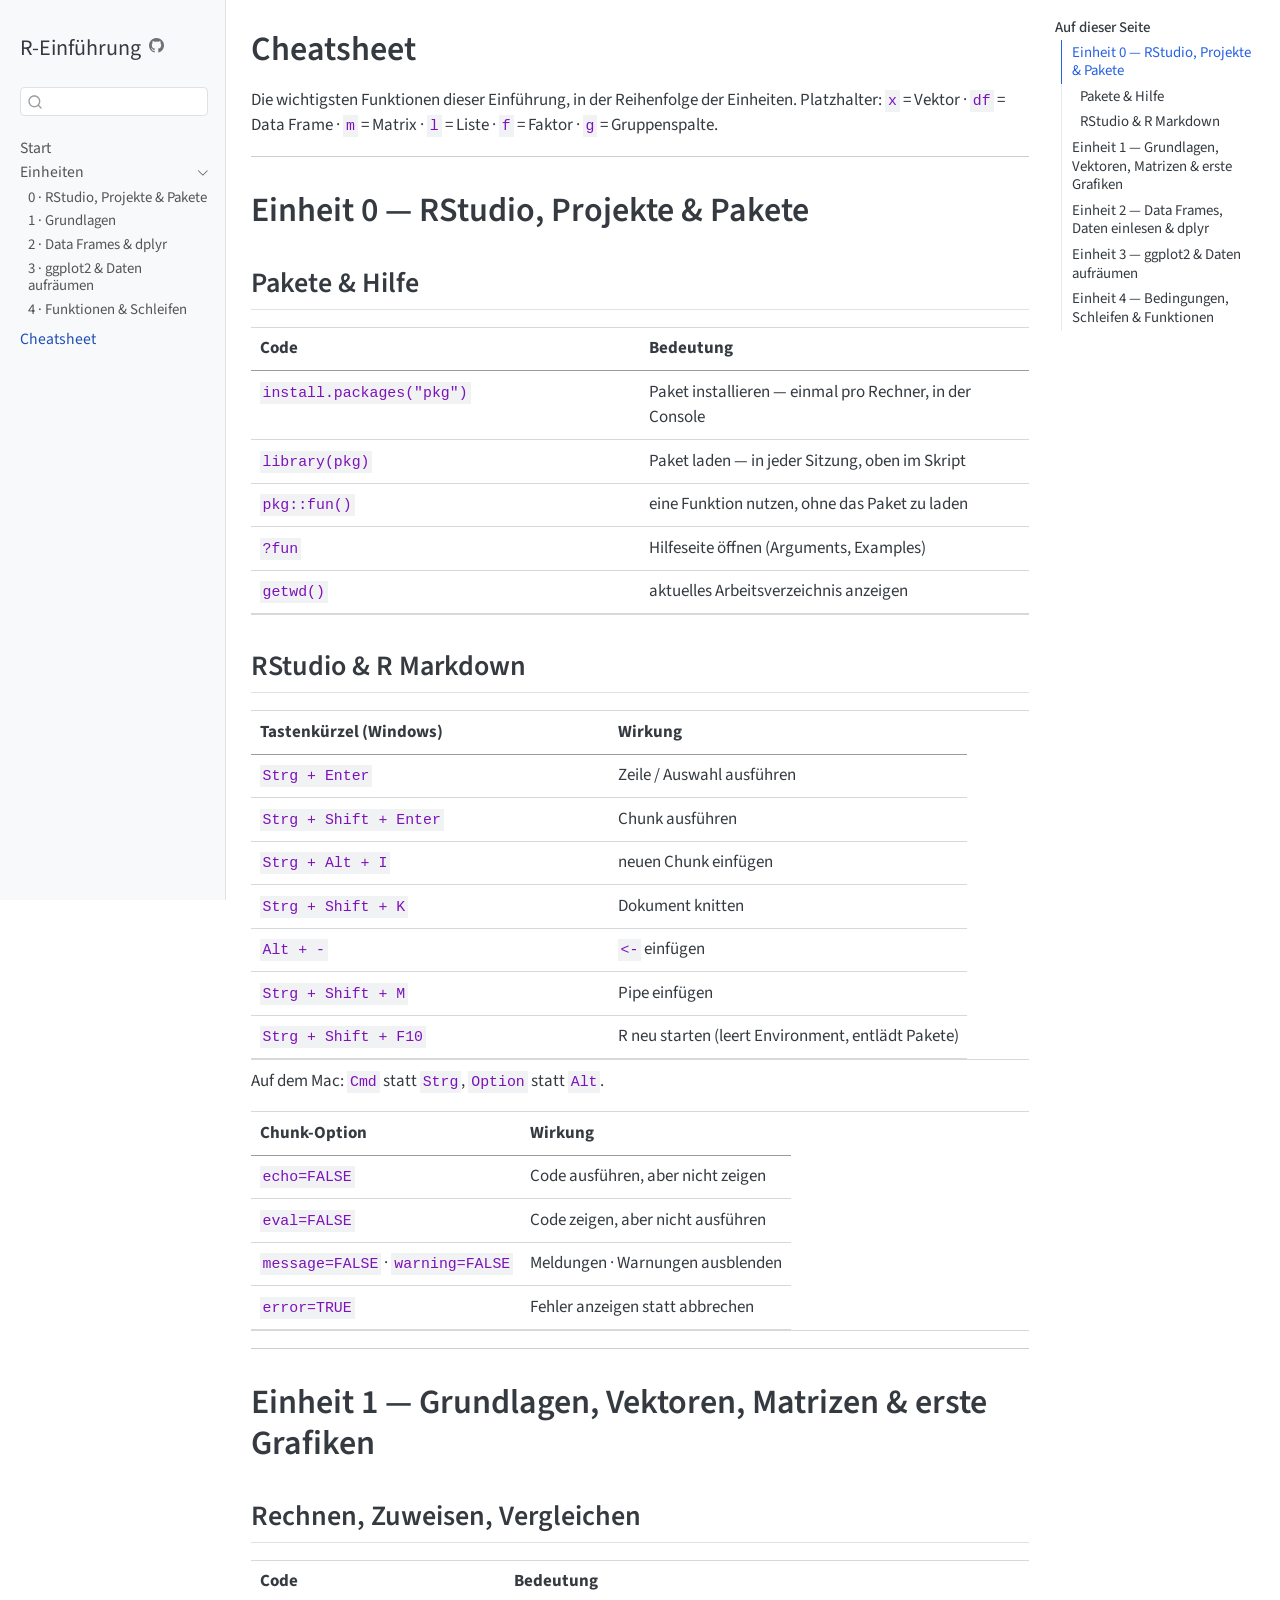
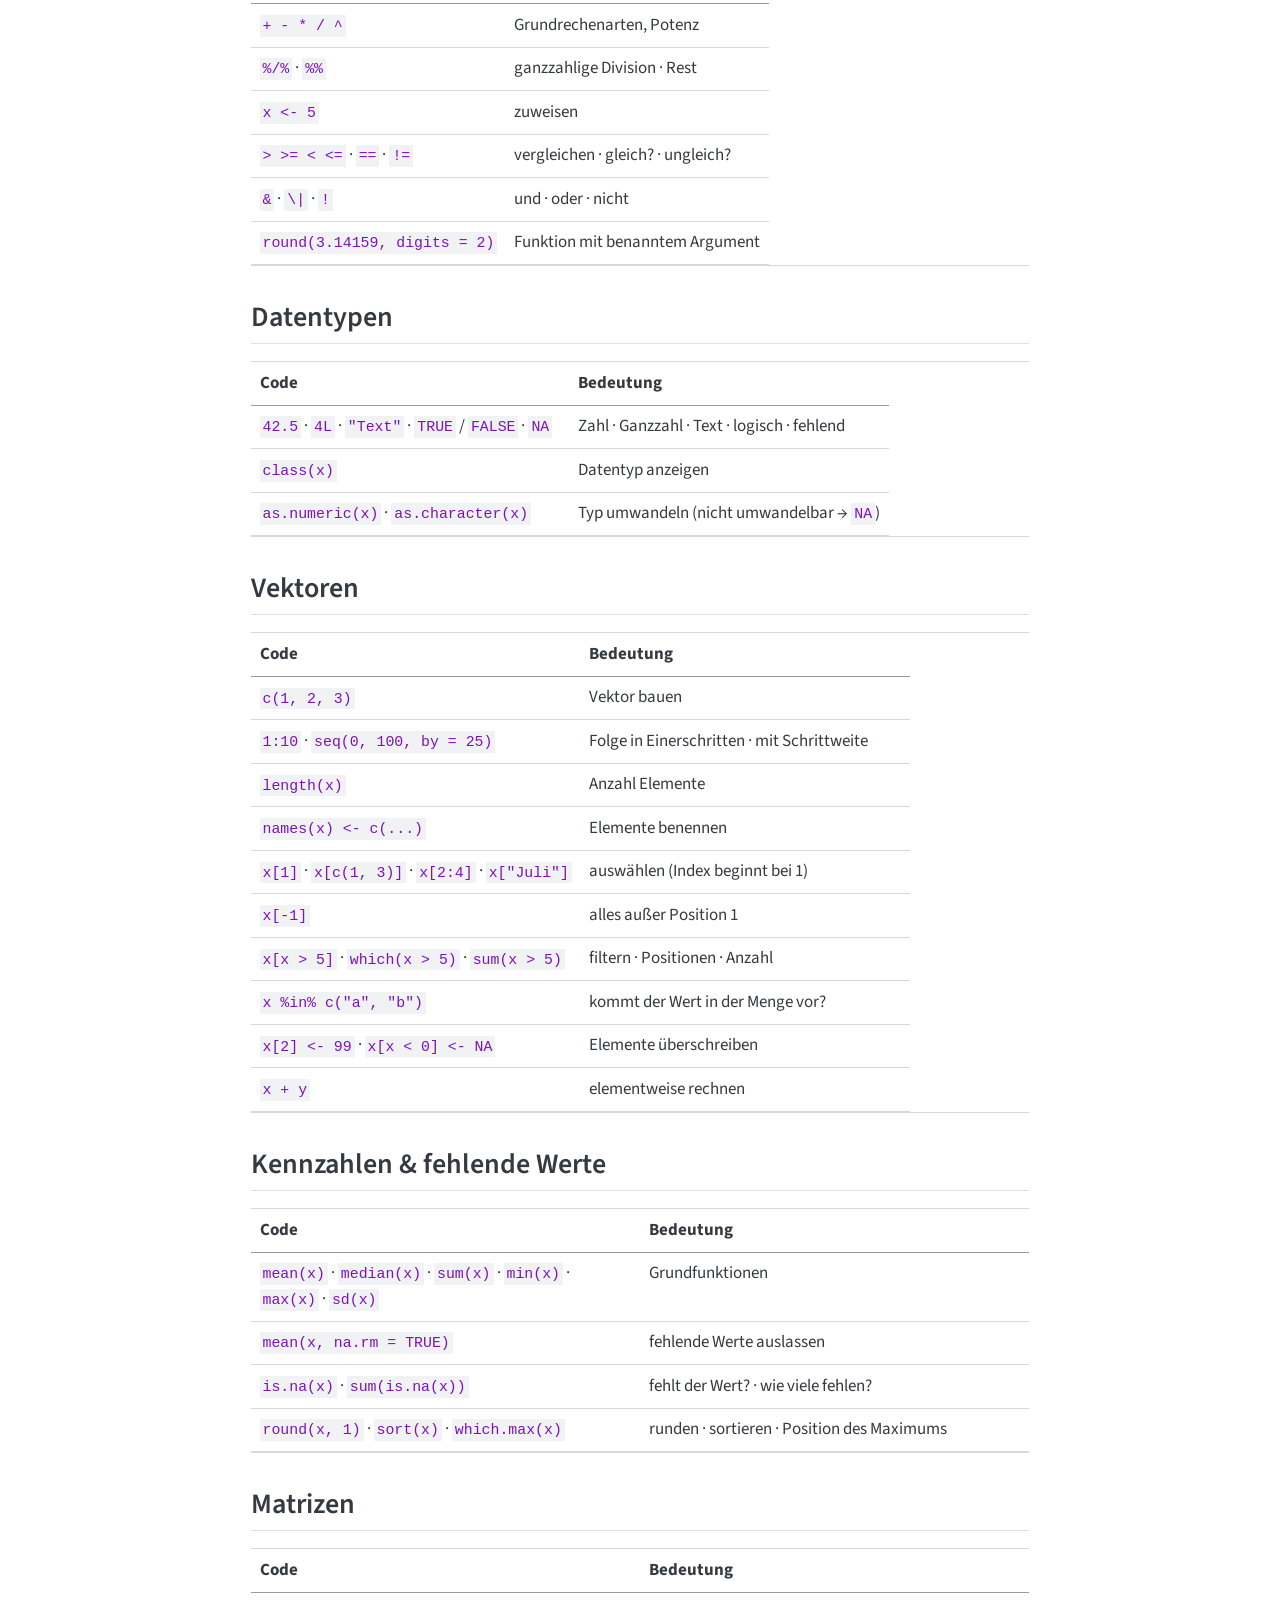
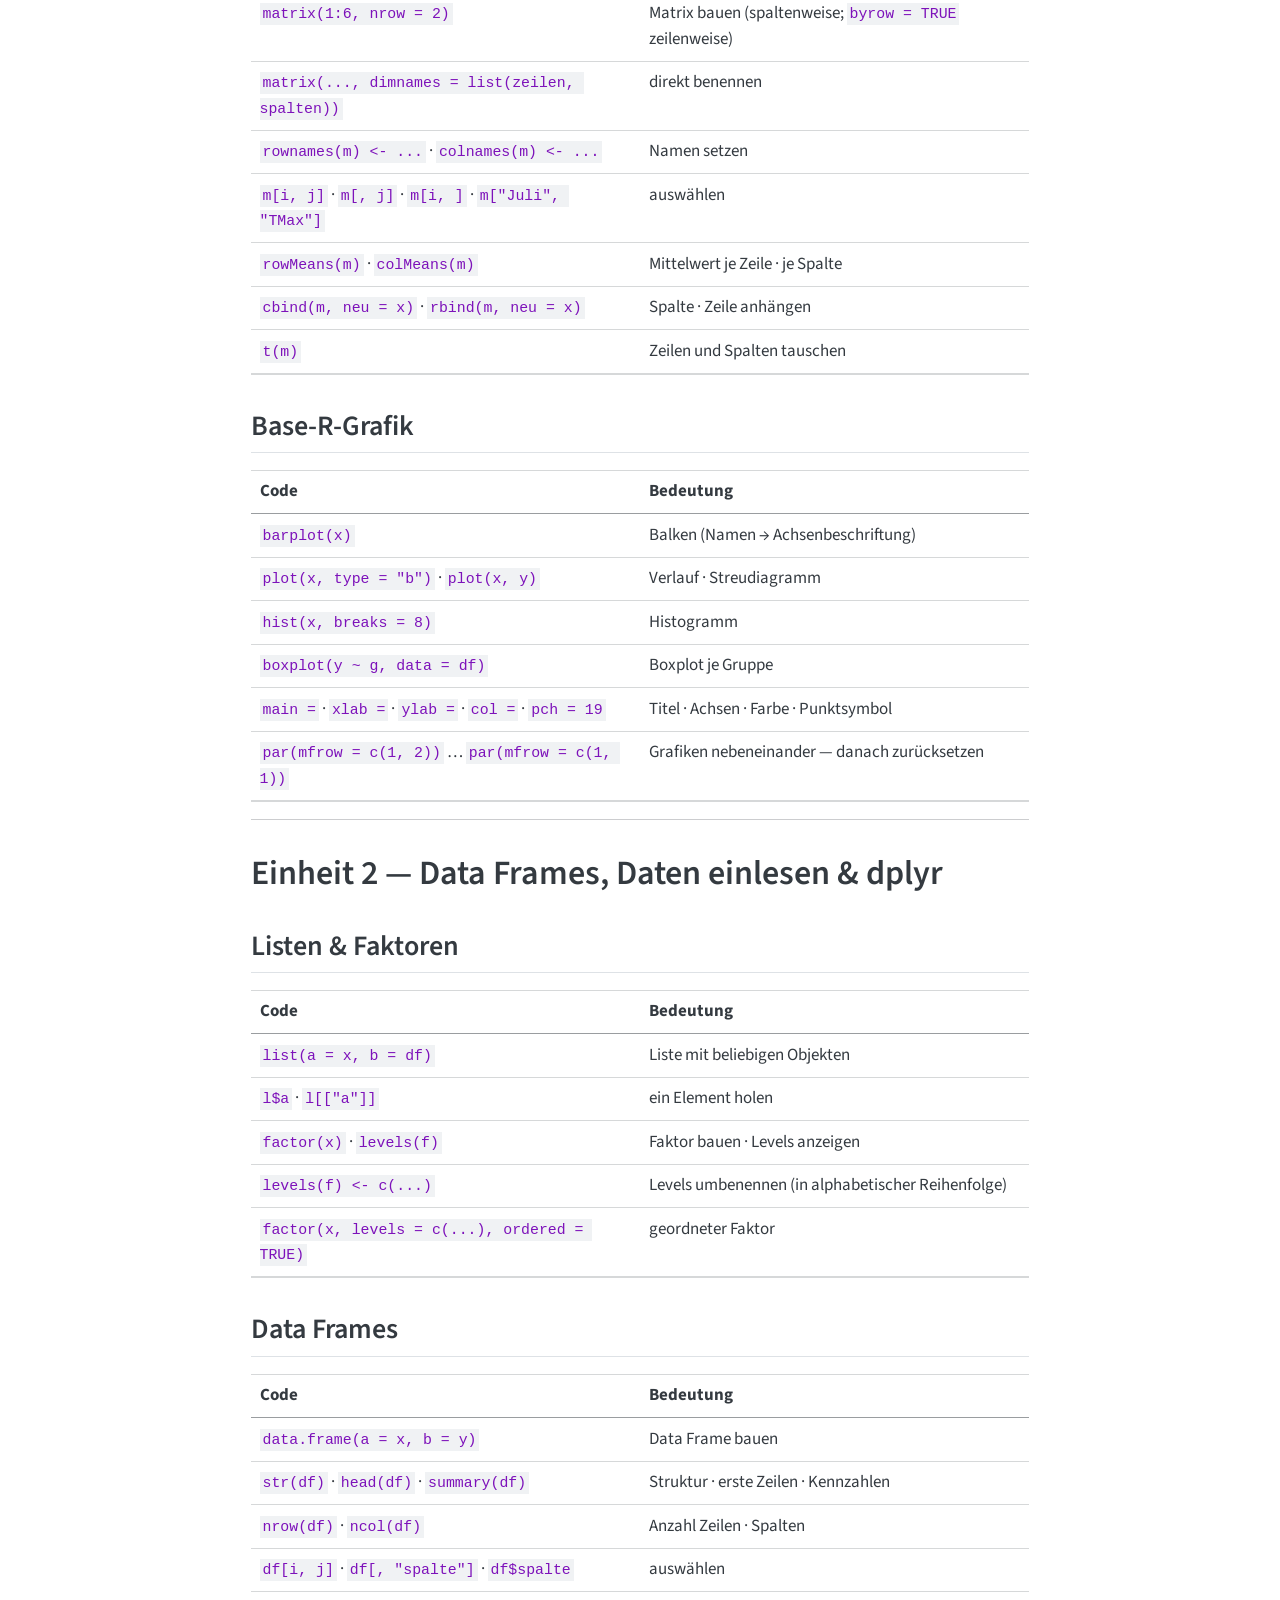
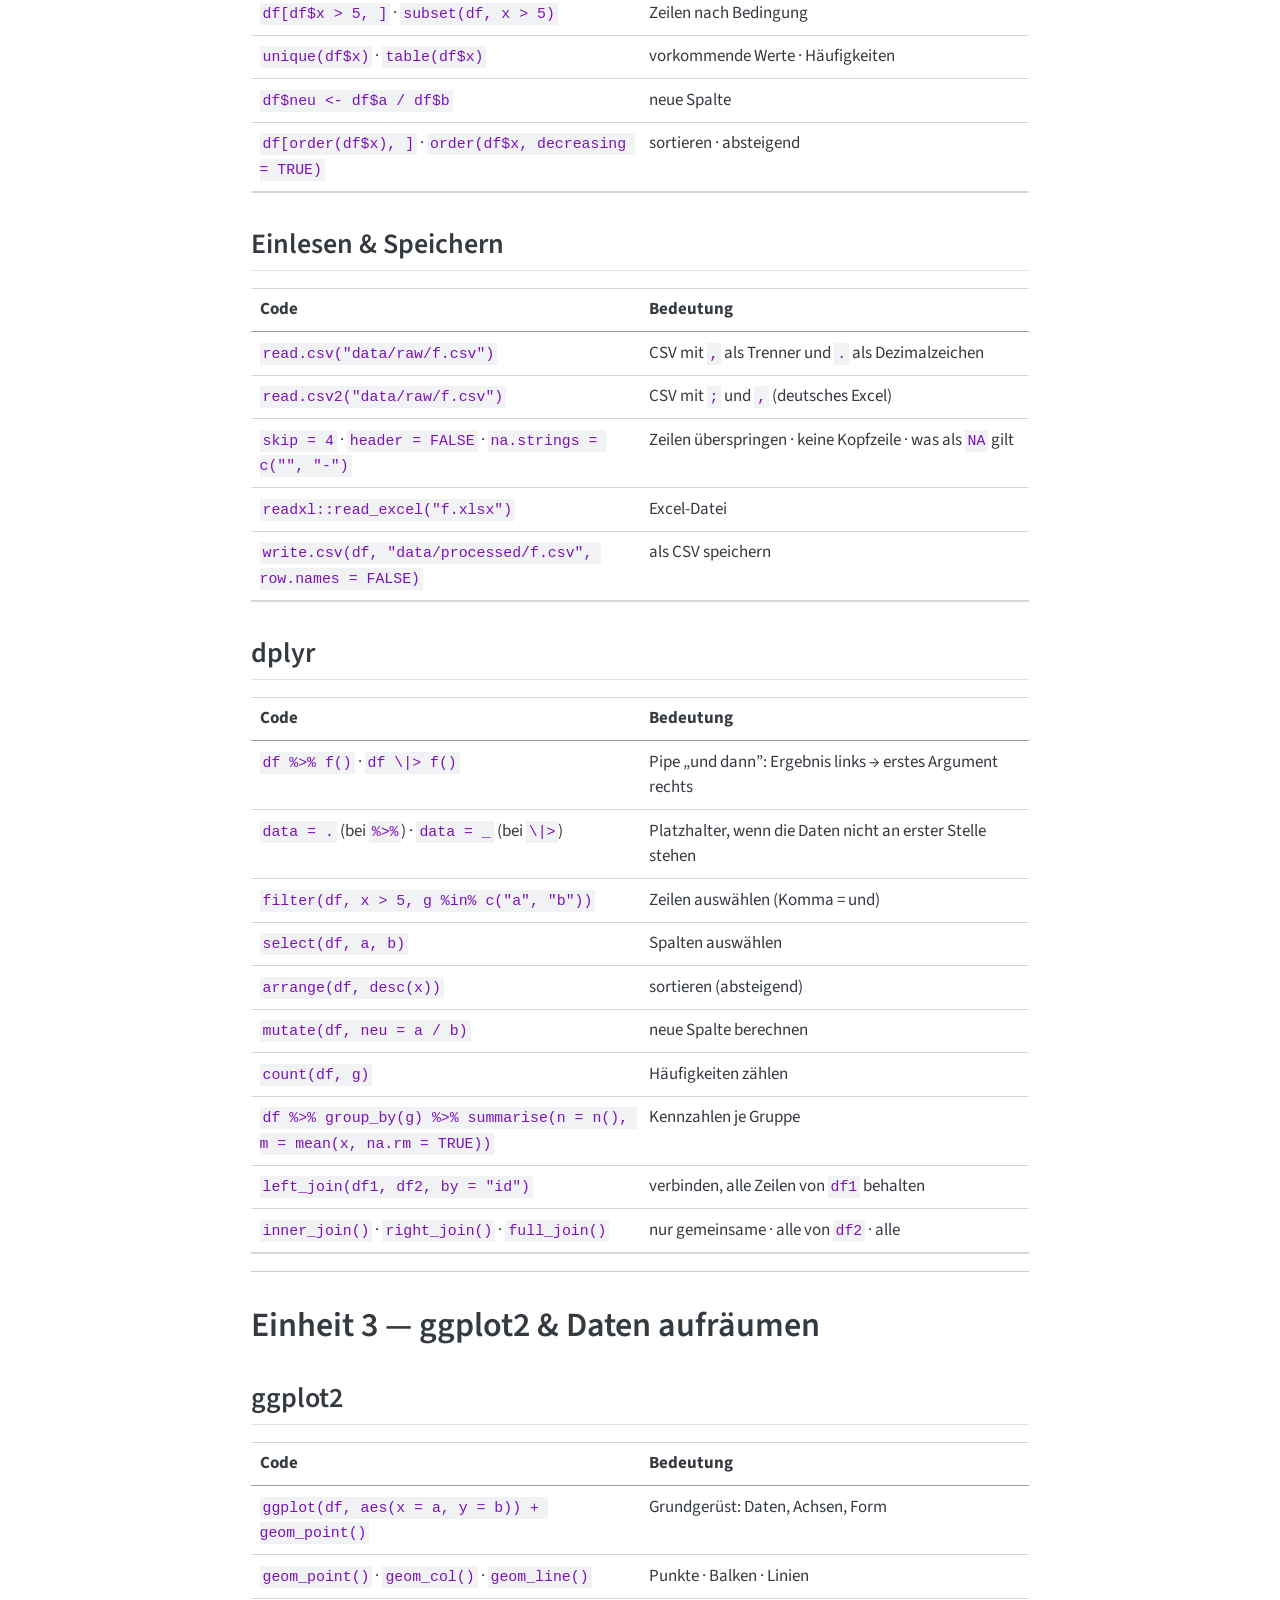
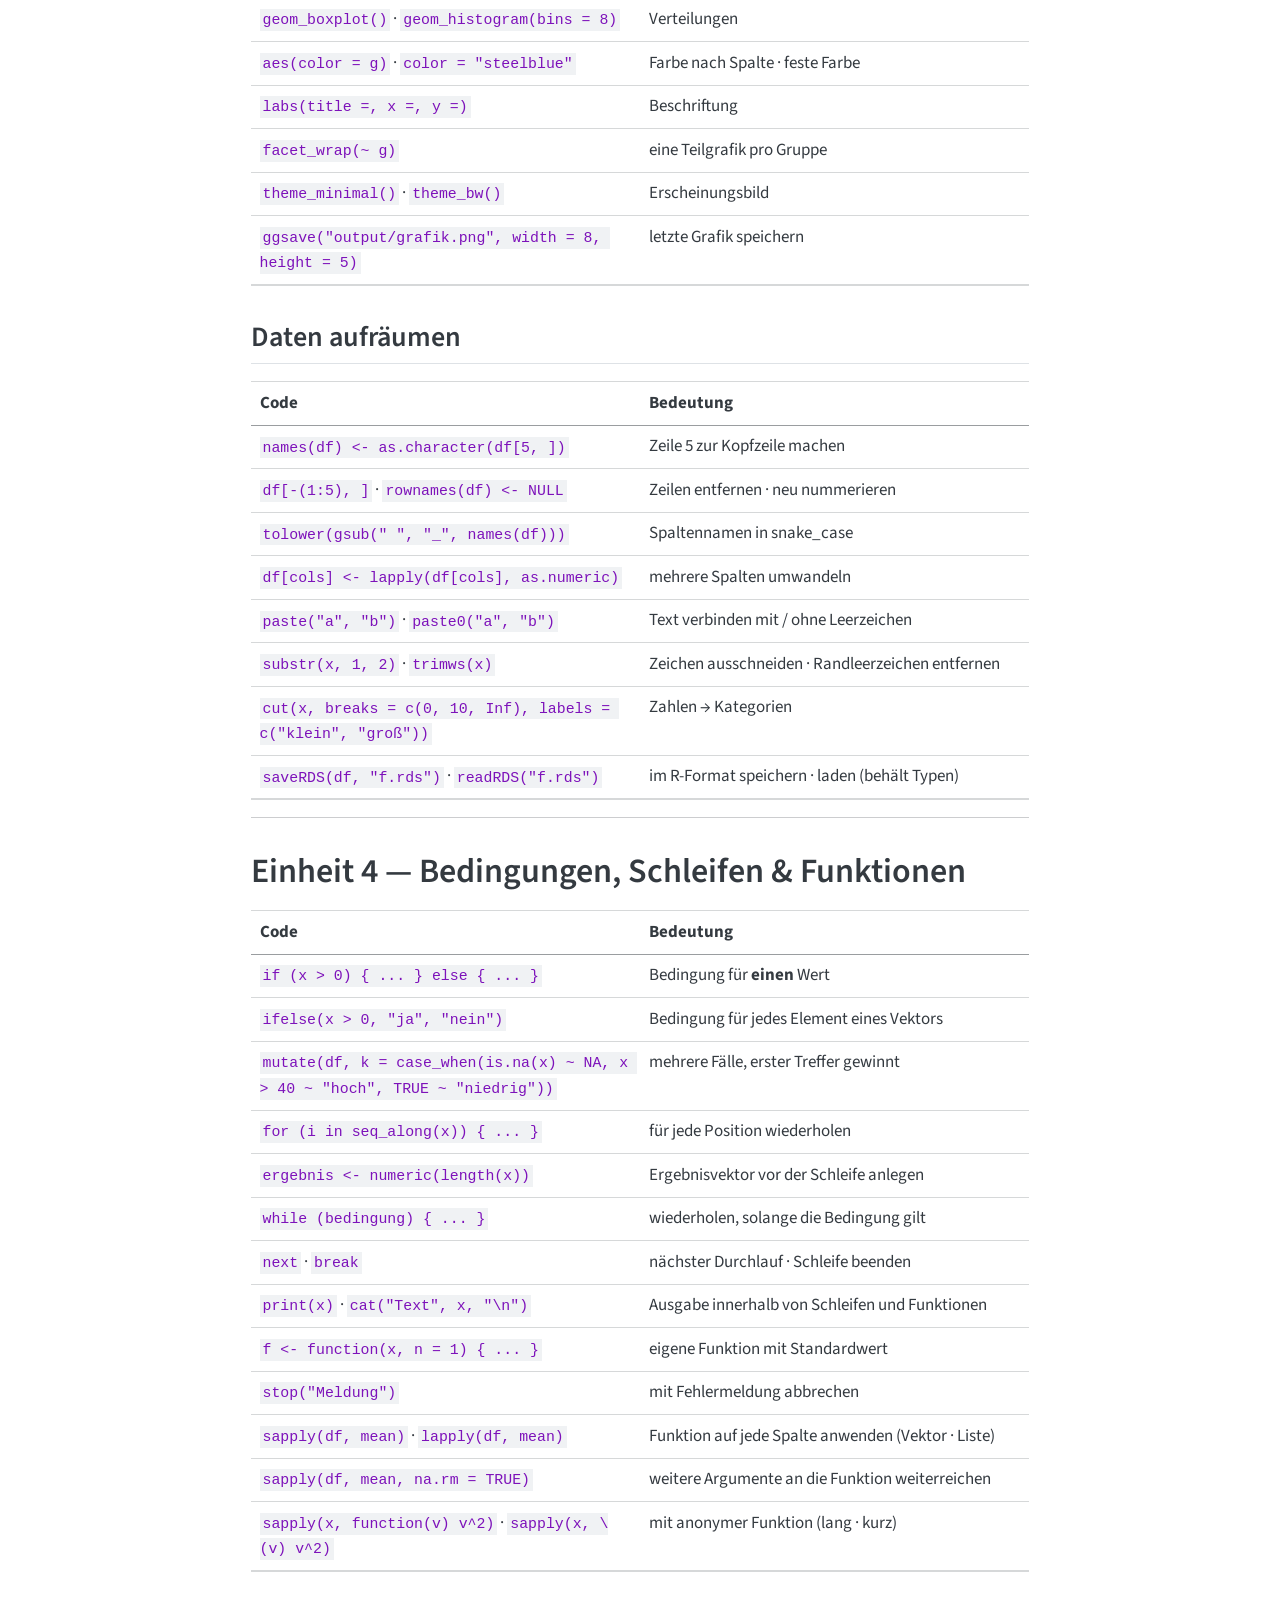
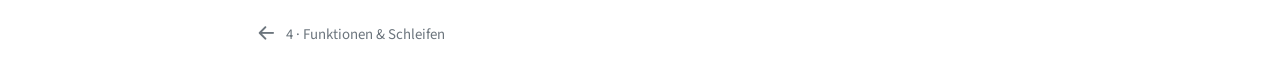
==== docs/cheatsheet.html @ 424ed4aa "feat: add course materials and website" ====
<!DOCTYPE html>
<html xmlns="http://www.w3.org/1999/xhtml" lang="de" xml:lang="de"><head>

<meta charset="utf-8">
<meta name="generator" content="quarto-1.9.38">

<meta name="viewport" content="width=device-width, initial-scale=1.0, user-scalable=yes">


<title>Cheatsheet – R-Einführung</title>
<style>
/* Default styles provided by pandoc.
** See https://pandoc.org/MANUAL.html#variables-for-html for config info.
*/
code{white-space: pre-wrap;}
span.smallcaps{font-variant: small-caps;}
div.columns{display: flex; gap: min(4vw, 1.5em);}
div.column{flex: auto; overflow-x: auto;}
div.hanging-indent{margin-left: 1.5em; text-indent: -1.5em;}
ul.task-list{list-style: none;}
ul.task-list li input[type="checkbox"] {
  width: 0.8em;
  margin: 0 0.8em 0.2em -1em; /* quarto-specific, see https://github.com/quarto-dev/quarto-cli/issues/4556 */ 
  vertical-align: middle;
}
</style>


<script src="site_libs/quarto-nav/quarto-nav.js"></script>
<script src="site_libs/quarto-nav/headroom.min.js"></script>
<script src="site_libs/clipboard/clipboard.min.js"></script>
<script src="site_libs/quarto-search/autocomplete.umd.js"></script>
<script src="site_libs/quarto-search/fuse.min.js"></script>
<script src="site_libs/quarto-search/quarto-search.js"></script>
<meta name="quarto:offset" content="./">
<link href="./einheit-4.html" rel="prev">
<script src="site_libs/quarto-html/quarto.js" type="module"></script>
<script src="site_libs/quarto-html/tabsets/tabsets.js" type="module"></script>
<script src="site_libs/quarto-html/popper.min.js"></script>
<script src="site_libs/quarto-html/tippy.umd.min.js"></script>
<script src="site_libs/quarto-html/anchor.min.js"></script>
<link href="site_libs/quarto-html/tippy.css" rel="stylesheet">
<link href="site_libs/quarto-html/quarto-syntax-highlighting-15634bcf2e68342d4ad2dfa704d543f6.css" rel="stylesheet" id="quarto-text-highlighting-styles">
<script src="site_libs/bootstrap/bootstrap.min.js"></script>
<link href="site_libs/bootstrap/bootstrap-icons.css" rel="stylesheet">
<link href="site_libs/bootstrap/bootstrap-fe13366c3d06eb92bc1322efad7ca90e.min.css" rel="stylesheet" append-hash="true" id="quarto-bootstrap" data-mode="light">
<script id="quarto-search-options" type="application/json">{
  "location": "sidebar",
  "copy-button": false,
  "collapse-after": 3,
  "panel-placement": "start",
  "type": "textbox",
  "limit": 50,
  "keyboard-shortcut": [
    "f",
    "/",
    "s"
  ],
  "show-item-context": false,
  "language": {
    "search-no-results-text": "Keine Treffer",
    "search-matching-documents-text": "Treffer",
    "search-copy-link-title": "Link in die Suche kopieren",
    "search-hide-matches-text": "Zusätzliche Treffer verbergen",
    "search-more-match-text": "weitere Treffer in diesem Dokument",
    "search-more-matches-text": "weitere Treffer in diesem Dokument",
    "search-clear-button-title": "Zurücksetzen",
    "search-text-placeholder": "",
    "search-detached-cancel-button-title": "Abbrechen",
    "search-submit-button-title": "Abschicken",
    "search-label": "Suchen"
  }
}</script>


<link rel="stylesheet" href="styles.css">
</head>

<body class="nav-sidebar docked quarto-light">

<div id="quarto-search-results"></div>
  <header id="quarto-header" class="headroom fixed-top">
  <nav class="quarto-secondary-nav">
    <div class="container-fluid d-flex">
      <button type="button" class="quarto-btn-toggle btn" data-bs-toggle="collapse" role="button" data-bs-target=".quarto-sidebar-collapse-item" aria-controls="quarto-sidebar" aria-expanded="false" aria-label="Seitenleiste umschalten" onclick="if (window.quartoToggleHeadroom) { window.quartoToggleHeadroom(); }">
        <i class="bi bi-layout-text-sidebar-reverse"></i>
      </button>
        <nav class="quarto-page-breadcrumbs" aria-label="breadcrumb"><ol class="breadcrumb"><li class="breadcrumb-item"><a href="./cheatsheet.html">Cheatsheet</a></li></ol></nav>
        <a class="flex-grow-1" role="navigation" data-bs-toggle="collapse" data-bs-target=".quarto-sidebar-collapse-item" aria-controls="quarto-sidebar" aria-expanded="false" aria-label="Seitenleiste umschalten" onclick="if (window.quartoToggleHeadroom) { window.quartoToggleHeadroom(); }">      
        </a>
      <button type="button" class="btn quarto-search-button" aria-label="Suchen" onclick="window.quartoOpenSearch();">
        <i class="bi bi-search"></i>
      </button>
    </div>
  </nav>
</header>
<!-- content -->
<div id="quarto-content" class="quarto-container page-columns page-rows-contents page-layout-article">
<!-- sidebar -->
  <nav id="quarto-sidebar" class="sidebar collapse collapse-horizontal quarto-sidebar-collapse-item sidebar-navigation docked overflow-auto">
    <div class="pt-lg-2 mt-2 text-left sidebar-header">
    <div class="sidebar-title mb-0 py-0">
      <a href="./">R-Einführung</a> 
        <div class="sidebar-tools-main">
    <a href="https://github.com/bella-mir/r-einfuehrung" title="" class="quarto-navigation-tool px-1" aria-label=""><i class="bi bi-github"></i></a>
</div>
    </div>
      </div>
        <div class="mt-2 flex-shrink-0 align-items-center">
        <div class="sidebar-search">
        <div id="quarto-search" class="" title="Suchen"></div>
        </div>
        </div>
    <div class="sidebar-menu-container"> 
    <ul class="list-unstyled mt-1">
        <li class="sidebar-item">
  <div class="sidebar-item-container"> 
  <a href="./index.html" class="sidebar-item-text sidebar-link">
 <span class="menu-text">Start</span></a>
  </div>
</li>
        <li class="sidebar-item sidebar-item-section">
      <div class="sidebar-item-container"> 
            <a class="sidebar-item-text sidebar-link text-start" data-bs-toggle="collapse" data-bs-target="#quarto-sidebar-section-1" role="navigation" aria-expanded="true">
 <span class="menu-text">Einheiten</span></a>
          <a class="sidebar-item-toggle text-start" data-bs-toggle="collapse" data-bs-target="#quarto-sidebar-section-1" role="navigation" aria-expanded="true" aria-label="Abschnitt umschalten">
            <i class="bi bi-chevron-right ms-2"></i>
          </a> 
      </div>
      <ul id="quarto-sidebar-section-1" class="collapse list-unstyled sidebar-section depth1 show">  
          <li class="sidebar-item">
  <div class="sidebar-item-container"> 
  <a href="./einheit-0.html" class="sidebar-item-text sidebar-link">
 <span class="menu-text">0 · RStudio, Projekte &amp; Pakete</span></a>
  </div>
</li>
          <li class="sidebar-item">
  <div class="sidebar-item-container"> 
  <a href="./einheit-1.html" class="sidebar-item-text sidebar-link">
 <span class="menu-text">1 · Grundlagen</span></a>
  </div>
</li>
          <li class="sidebar-item">
  <div class="sidebar-item-container"> 
  <a href="./einheit-2.html" class="sidebar-item-text sidebar-link">
 <span class="menu-text">2 · Data Frames &amp; dplyr</span></a>
  </div>
</li>
          <li class="sidebar-item">
  <div class="sidebar-item-container"> 
  <a href="./einheit-3.html" class="sidebar-item-text sidebar-link">
 <span class="menu-text">3 · ggplot2 &amp; Daten aufräumen</span></a>
  </div>
</li>
          <li class="sidebar-item">
  <div class="sidebar-item-container"> 
  <a href="./einheit-4.html" class="sidebar-item-text sidebar-link">
 <span class="menu-text">4 · Funktionen &amp; Schleifen</span></a>
  </div>
</li>
      </ul>
  </li>
        <li class="sidebar-item">
  <div class="sidebar-item-container"> 
  <a href="./cheatsheet.html" class="sidebar-item-text sidebar-link active">
 <span class="menu-text">Cheatsheet</span></a>
  </div>
</li>
    </ul>
    </div>
</nav>
<div id="quarto-sidebar-glass" class="quarto-sidebar-collapse-item" data-bs-toggle="collapse" data-bs-target=".quarto-sidebar-collapse-item"></div>
<!-- margin-sidebar -->
    <div id="quarto-margin-sidebar" class="sidebar margin-sidebar">
        <nav id="TOC" role="doc-toc" class="toc-active">
    <h2 id="toc-title">Auf dieser Seite</h2>
   
  <ul class="collapse">
  <li><a href="#einheit-0-rstudio-projekte-pakete" id="toc-einheit-0-rstudio-projekte-pakete" class="nav-link active" data-scroll-target="#einheit-0-rstudio-projekte-pakete">Einheit 0 — RStudio, Projekte &amp; Pakete</a>
  <ul class="collapse">
  <li><a href="#pakete-hilfe" id="toc-pakete-hilfe" class="nav-link" data-scroll-target="#pakete-hilfe">Pakete &amp; Hilfe</a></li>
  <li><a href="#rstudio-r-markdown" id="toc-rstudio-r-markdown" class="nav-link" data-scroll-target="#rstudio-r-markdown">RStudio &amp; R Markdown</a></li>
  </ul></li>
  <li><a href="#einheit-1-grundlagen-vektoren-matrizen-erste-grafiken" id="toc-einheit-1-grundlagen-vektoren-matrizen-erste-grafiken" class="nav-link" data-scroll-target="#einheit-1-grundlagen-vektoren-matrizen-erste-grafiken">Einheit 1 — Grundlagen, Vektoren, Matrizen &amp; erste Grafiken</a>
  <ul class="collapse">
  <li><a href="#rechnen-zuweisen-vergleichen" id="toc-rechnen-zuweisen-vergleichen" class="nav-link" data-scroll-target="#rechnen-zuweisen-vergleichen">Rechnen, Zuweisen, Vergleichen</a></li>
  <li><a href="#datentypen" id="toc-datentypen" class="nav-link" data-scroll-target="#datentypen">Datentypen</a></li>
  <li><a href="#vektoren" id="toc-vektoren" class="nav-link" data-scroll-target="#vektoren">Vektoren</a></li>
  <li><a href="#kennzahlen-fehlende-werte" id="toc-kennzahlen-fehlende-werte" class="nav-link" data-scroll-target="#kennzahlen-fehlende-werte">Kennzahlen &amp; fehlende Werte</a></li>
  <li><a href="#matrizen" id="toc-matrizen" class="nav-link" data-scroll-target="#matrizen">Matrizen</a></li>
  <li><a href="#base-r-grafik" id="toc-base-r-grafik" class="nav-link" data-scroll-target="#base-r-grafik">Base-R-Grafik</a></li>
  </ul></li>
  <li><a href="#einheit-2-data-frames-daten-einlesen-dplyr" id="toc-einheit-2-data-frames-daten-einlesen-dplyr" class="nav-link" data-scroll-target="#einheit-2-data-frames-daten-einlesen-dplyr">Einheit 2 — Data Frames, Daten einlesen &amp; dplyr</a>
  <ul class="collapse">
  <li><a href="#listen-faktoren" id="toc-listen-faktoren" class="nav-link" data-scroll-target="#listen-faktoren">Listen &amp; Faktoren</a></li>
  <li><a href="#data-frames" id="toc-data-frames" class="nav-link" data-scroll-target="#data-frames">Data Frames</a></li>
  <li><a href="#einlesen-speichern" id="toc-einlesen-speichern" class="nav-link" data-scroll-target="#einlesen-speichern">Einlesen &amp; Speichern</a></li>
  <li><a href="#dplyr" id="toc-dplyr" class="nav-link" data-scroll-target="#dplyr">dplyr</a></li>
  </ul></li>
  <li><a href="#einheit-3-ggplot2-daten-aufräumen" id="toc-einheit-3-ggplot2-daten-aufräumen" class="nav-link" data-scroll-target="#einheit-3-ggplot2-daten-aufräumen">Einheit 3 — ggplot2 &amp; Daten aufräumen</a>
  <ul class="collapse">
  <li><a href="#ggplot2" id="toc-ggplot2" class="nav-link" data-scroll-target="#ggplot2">ggplot2</a></li>
  <li><a href="#daten-aufräumen" id="toc-daten-aufräumen" class="nav-link" data-scroll-target="#daten-aufräumen">Daten aufräumen</a></li>
  </ul></li>
  <li><a href="#einheit-4-bedingungen-schleifen-funktionen" id="toc-einheit-4-bedingungen-schleifen-funktionen" class="nav-link" data-scroll-target="#einheit-4-bedingungen-schleifen-funktionen">Einheit 4 — Bedingungen, Schleifen &amp; Funktionen</a></li>
  </ul>
</nav>
    </div>
<!-- main -->
<main class="content" id="quarto-document-content">

<header id="title-block-header" class="quarto-title-block default">
<div class="quarto-title">
<h1 class="title">Cheatsheet</h1>
</div>



<div class="quarto-title-meta">

    
  
    
  </div>
  


</header>


<p>Die wichtigsten Funktionen dieser Einführung, in der Reihenfolge der Einheiten. Platzhalter: <code>x</code> = Vektor · <code>df</code> = Data Frame · <code>m</code> = Matrix · <code>l</code> = Liste · <code>f</code> = Faktor · <code>g</code> = Gruppenspalte.</p>
<hr>
<section id="einheit-0-rstudio-projekte-pakete" class="level1">
<h1>Einheit 0 — RStudio, Projekte &amp; Pakete</h1>
<section id="pakete-hilfe" class="level2">
<h2 class="anchored" data-anchor-id="pakete-hilfe">Pakete &amp; Hilfe</h2>
<table class="caption-top table">
<colgroup>
<col style="width: 50%">
<col style="width: 50%">
</colgroup>
<thead>
<tr class="header">
<th>Code</th>
<th>Bedeutung</th>
</tr>
</thead>
<tbody>
<tr class="odd">
<td><code>install.packages("pkg")</code></td>
<td>Paket installieren — einmal pro Rechner, in der Console</td>
</tr>
<tr class="even">
<td><code>library(pkg)</code></td>
<td>Paket laden — in jeder Sitzung, oben im Skript</td>
</tr>
<tr class="odd">
<td><code>pkg::fun()</code></td>
<td>eine Funktion nutzen, ohne das Paket zu laden</td>
</tr>
<tr class="even">
<td><code>?fun</code></td>
<td>Hilfeseite öffnen (Arguments, Examples)</td>
</tr>
<tr class="odd">
<td><code>getwd()</code></td>
<td>aktuelles Arbeitsverzeichnis anzeigen</td>
</tr>
</tbody>
</table>
</section>
<section id="rstudio-r-markdown" class="level2">
<h2 class="anchored" data-anchor-id="rstudio-r-markdown">RStudio &amp; R Markdown</h2>
<table class="caption-top table">
<colgroup>
<col style="width: 50%">
<col style="width: 50%">
</colgroup>
<thead>
<tr class="header">
<th>Tastenkürzel (Windows)</th>
<th>Wirkung</th>
</tr>
</thead>
<tbody>
<tr class="odd">
<td><code>Strg + Enter</code></td>
<td>Zeile / Auswahl ausführen</td>
</tr>
<tr class="even">
<td><code>Strg + Shift + Enter</code></td>
<td>Chunk ausführen</td>
</tr>
<tr class="odd">
<td><code>Strg + Alt + I</code></td>
<td>neuen Chunk einfügen</td>
</tr>
<tr class="even">
<td><code>Strg + Shift + K</code></td>
<td>Dokument knitten</td>
</tr>
<tr class="odd">
<td><code>Alt + -</code></td>
<td><code>&lt;-</code> einfügen</td>
</tr>
<tr class="even">
<td><code>Strg + Shift + M</code></td>
<td>Pipe einfügen</td>
</tr>
<tr class="odd">
<td><code>Strg + Shift + F10</code></td>
<td>R neu starten (leert Environment, entlädt Pakete)</td>
</tr>
</tbody>
</table>
<p>Auf dem Mac: <code>Cmd</code> statt <code>Strg</code>, <code>Option</code> statt <code>Alt</code>.</p>
<table class="caption-top table">
<thead>
<tr class="header">
<th>Chunk-Option</th>
<th>Wirkung</th>
</tr>
</thead>
<tbody>
<tr class="odd">
<td><code>echo=FALSE</code></td>
<td>Code ausführen, aber nicht zeigen</td>
</tr>
<tr class="even">
<td><code>eval=FALSE</code></td>
<td>Code zeigen, aber nicht ausführen</td>
</tr>
<tr class="odd">
<td><code>message=FALSE</code> · <code>warning=FALSE</code></td>
<td>Meldungen · Warnungen ausblenden</td>
</tr>
<tr class="even">
<td><code>error=TRUE</code></td>
<td>Fehler anzeigen statt abbrechen</td>
</tr>
</tbody>
</table>
<hr>
</section>
</section>
<section id="einheit-1-grundlagen-vektoren-matrizen-erste-grafiken" class="level1">
<h1>Einheit 1 — Grundlagen, Vektoren, Matrizen &amp; erste Grafiken</h1>
<section id="rechnen-zuweisen-vergleichen" class="level2">
<h2 class="anchored" data-anchor-id="rechnen-zuweisen-vergleichen">Rechnen, Zuweisen, Vergleichen</h2>
<table class="caption-top table">
<thead>
<tr class="header">
<th>Code</th>
<th>Bedeutung</th>
</tr>
</thead>
<tbody>
<tr class="odd">
<td><code>+ - * / ^</code></td>
<td>Grundrechenarten, Potenz</td>
</tr>
<tr class="even">
<td><code>%/%</code> · <code>%%</code></td>
<td>ganzzahlige Division · Rest</td>
</tr>
<tr class="odd">
<td><code>x &lt;- 5</code></td>
<td>zuweisen</td>
</tr>
<tr class="even">
<td><code>&gt; &gt;= &lt; &lt;=</code> · <code>==</code> · <code>!=</code></td>
<td>vergleichen · gleich? · ungleich?</td>
</tr>
<tr class="odd">
<td><code>&amp;</code> · <code>\|</code> · <code>!</code></td>
<td>und · oder · nicht</td>
</tr>
<tr class="even">
<td><code>round(3.14159, digits = 2)</code></td>
<td>Funktion mit benanntem Argument</td>
</tr>
</tbody>
</table>
</section>
<section id="datentypen" class="level2">
<h2 class="anchored" data-anchor-id="datentypen">Datentypen</h2>
<table class="caption-top table">
<colgroup>
<col style="width: 50%">
<col style="width: 50%">
</colgroup>
<thead>
<tr class="header">
<th>Code</th>
<th>Bedeutung</th>
</tr>
</thead>
<tbody>
<tr class="odd">
<td><code>42.5</code> · <code>4L</code> · <code>"Text"</code> · <code>TRUE</code> / <code>FALSE</code> · <code>NA</code></td>
<td>Zahl · Ganzzahl · Text · logisch · fehlend</td>
</tr>
<tr class="even">
<td><code>class(x)</code></td>
<td>Datentyp anzeigen</td>
</tr>
<tr class="odd">
<td><code>as.numeric(x)</code> · <code>as.character(x)</code></td>
<td>Typ umwandeln (nicht umwandelbar → <code>NA</code>)</td>
</tr>
</tbody>
</table>
</section>
<section id="vektoren" class="level2">
<h2 class="anchored" data-anchor-id="vektoren">Vektoren</h2>
<table class="caption-top table">
<colgroup>
<col style="width: 50%">
<col style="width: 50%">
</colgroup>
<thead>
<tr class="header">
<th>Code</th>
<th>Bedeutung</th>
</tr>
</thead>
<tbody>
<tr class="odd">
<td><code>c(1, 2, 3)</code></td>
<td>Vektor bauen</td>
</tr>
<tr class="even">
<td><code>1:10</code> · <code>seq(0, 100, by = 25)</code></td>
<td>Folge in Einerschritten · mit Schrittweite</td>
</tr>
<tr class="odd">
<td><code>length(x)</code></td>
<td>Anzahl Elemente</td>
</tr>
<tr class="even">
<td><code>names(x) &lt;- c(...)</code></td>
<td>Elemente benennen</td>
</tr>
<tr class="odd">
<td><code>x[1]</code> · <code>x[c(1, 3)]</code> · <code>x[2:4]</code> · <code>x["Juli"]</code></td>
<td>auswählen (Index beginnt bei 1)</td>
</tr>
<tr class="even">
<td><code>x[-1]</code></td>
<td>alles außer Position 1</td>
</tr>
<tr class="odd">
<td><code>x[x &gt; 5]</code> · <code>which(x &gt; 5)</code> · <code>sum(x &gt; 5)</code></td>
<td>filtern · Positionen · Anzahl</td>
</tr>
<tr class="even">
<td><code>x %in% c("a", "b")</code></td>
<td>kommt der Wert in der Menge vor?</td>
</tr>
<tr class="odd">
<td><code>x[2] &lt;- 99</code> · <code>x[x &lt; 0] &lt;- NA</code></td>
<td>Elemente überschreiben</td>
</tr>
<tr class="even">
<td><code>x + y</code></td>
<td>elementweise rechnen</td>
</tr>
</tbody>
</table>
</section>
<section id="kennzahlen-fehlende-werte" class="level2">
<h2 class="anchored" data-anchor-id="kennzahlen-fehlende-werte">Kennzahlen &amp; fehlende Werte</h2>
<table class="caption-top table">
<colgroup>
<col style="width: 50%">
<col style="width: 50%">
</colgroup>
<thead>
<tr class="header">
<th>Code</th>
<th>Bedeutung</th>
</tr>
</thead>
<tbody>
<tr class="odd">
<td><code>mean(x)</code> · <code>median(x)</code> · <code>sum(x)</code> · <code>min(x)</code> · <code>max(x)</code> · <code>sd(x)</code></td>
<td>Grundfunktionen</td>
</tr>
<tr class="even">
<td><code>mean(x, na.rm = TRUE)</code></td>
<td>fehlende Werte auslassen</td>
</tr>
<tr class="odd">
<td><code>is.na(x)</code> · <code>sum(is.na(x))</code></td>
<td>fehlt der Wert? · wie viele fehlen?</td>
</tr>
<tr class="even">
<td><code>round(x, 1)</code> · <code>sort(x)</code> · <code>which.max(x)</code></td>
<td>runden · sortieren · Position des Maximums</td>
</tr>
</tbody>
</table>
</section>
<section id="matrizen" class="level2">
<h2 class="anchored" data-anchor-id="matrizen">Matrizen</h2>
<table class="caption-top table">
<colgroup>
<col style="width: 50%">
<col style="width: 50%">
</colgroup>
<thead>
<tr class="header">
<th>Code</th>
<th>Bedeutung</th>
</tr>
</thead>
<tbody>
<tr class="odd">
<td><code>matrix(1:6, nrow = 2)</code></td>
<td>Matrix bauen (spaltenweise; <code>byrow = TRUE</code> zeilenweise)</td>
</tr>
<tr class="even">
<td><code>matrix(..., dimnames = list(zeilen, spalten))</code></td>
<td>direkt benennen</td>
</tr>
<tr class="odd">
<td><code>rownames(m) &lt;- ...</code> · <code>colnames(m) &lt;- ...</code></td>
<td>Namen setzen</td>
</tr>
<tr class="even">
<td><code>m[i, j]</code> · <code>m[, j]</code> · <code>m[i, ]</code> · <code>m["Juli", "TMax"]</code></td>
<td>auswählen</td>
</tr>
<tr class="odd">
<td><code>rowMeans(m)</code> · <code>colMeans(m)</code></td>
<td>Mittelwert je Zeile · je Spalte</td>
</tr>
<tr class="even">
<td><code>cbind(m, neu = x)</code> · <code>rbind(m, neu = x)</code></td>
<td>Spalte · Zeile anhängen</td>
</tr>
<tr class="odd">
<td><code>t(m)</code></td>
<td>Zeilen und Spalten tauschen</td>
</tr>
</tbody>
</table>
</section>
<section id="base-r-grafik" class="level2">
<h2 class="anchored" data-anchor-id="base-r-grafik">Base-R-Grafik</h2>
<table class="caption-top table">
<colgroup>
<col style="width: 50%">
<col style="width: 50%">
</colgroup>
<thead>
<tr class="header">
<th>Code</th>
<th>Bedeutung</th>
</tr>
</thead>
<tbody>
<tr class="odd">
<td><code>barplot(x)</code></td>
<td>Balken (Namen → Achsenbeschriftung)</td>
</tr>
<tr class="even">
<td><code>plot(x, type = "b")</code> · <code>plot(x, y)</code></td>
<td>Verlauf · Streudiagramm</td>
</tr>
<tr class="odd">
<td><code>hist(x, breaks = 8)</code></td>
<td>Histogramm</td>
</tr>
<tr class="even">
<td><code>boxplot(y ~ g, data = df)</code></td>
<td>Boxplot je Gruppe</td>
</tr>
<tr class="odd">
<td><code>main =</code> · <code>xlab =</code> · <code>ylab =</code> · <code>col =</code> · <code>pch = 19</code></td>
<td>Titel · Achsen · Farbe · Punktsymbol</td>
</tr>
<tr class="even">
<td><code>par(mfrow = c(1, 2))</code> … <code>par(mfrow = c(1, 1))</code></td>
<td>Grafiken nebeneinander — danach zurücksetzen</td>
</tr>
</tbody>
</table>
<hr>
</section>
</section>
<section id="einheit-2-data-frames-daten-einlesen-dplyr" class="level1">
<h1>Einheit 2 — Data Frames, Daten einlesen &amp; dplyr</h1>
<section id="listen-faktoren" class="level2">
<h2 class="anchored" data-anchor-id="listen-faktoren">Listen &amp; Faktoren</h2>
<table class="caption-top table">
<colgroup>
<col style="width: 50%">
<col style="width: 50%">
</colgroup>
<thead>
<tr class="header">
<th>Code</th>
<th>Bedeutung</th>
</tr>
</thead>
<tbody>
<tr class="odd">
<td><code>list(a = x, b = df)</code></td>
<td>Liste mit beliebigen Objekten</td>
</tr>
<tr class="even">
<td><code>l$a</code> · <code>l[["a"]]</code></td>
<td>ein Element holen</td>
</tr>
<tr class="odd">
<td><code>factor(x)</code> · <code>levels(f)</code></td>
<td>Faktor bauen · Levels anzeigen</td>
</tr>
<tr class="even">
<td><code>levels(f) &lt;- c(...)</code></td>
<td>Levels umbenennen (in alphabetischer Reihenfolge)</td>
</tr>
<tr class="odd">
<td><code>factor(x, levels = c(...), ordered = TRUE)</code></td>
<td>geordneter Faktor</td>
</tr>
</tbody>
</table>
</section>
<section id="data-frames" class="level2">
<h2 class="anchored" data-anchor-id="data-frames">Data Frames</h2>
<table class="caption-top table">
<colgroup>
<col style="width: 50%">
<col style="width: 50%">
</colgroup>
<thead>
<tr class="header">
<th>Code</th>
<th>Bedeutung</th>
</tr>
</thead>
<tbody>
<tr class="odd">
<td><code>data.frame(a = x, b = y)</code></td>
<td>Data Frame bauen</td>
</tr>
<tr class="even">
<td><code>str(df)</code> · <code>head(df)</code> · <code>summary(df)</code></td>
<td>Struktur · erste Zeilen · Kennzahlen</td>
</tr>
<tr class="odd">
<td><code>nrow(df)</code> · <code>ncol(df)</code></td>
<td>Anzahl Zeilen · Spalten</td>
</tr>
<tr class="even">
<td><code>df[i, j]</code> · <code>df[, "spalte"]</code> · <code>df$spalte</code></td>
<td>auswählen</td>
</tr>
<tr class="odd">
<td><code>df[df$x &gt; 5, ]</code> · <code>subset(df, x &gt; 5)</code></td>
<td>Zeilen nach Bedingung</td>
</tr>
<tr class="even">
<td><code>unique(df$x)</code> · <code>table(df$x)</code></td>
<td>vorkommende Werte · Häufigkeiten</td>
</tr>
<tr class="odd">
<td><code>df$neu &lt;- df$a / df$b</code></td>
<td>neue Spalte</td>
</tr>
<tr class="even">
<td><code>df[order(df$x), ]</code> · <code>order(df$x, decreasing = TRUE)</code></td>
<td>sortieren · absteigend</td>
</tr>
</tbody>
</table>
</section>
<section id="einlesen-speichern" class="level2">
<h2 class="anchored" data-anchor-id="einlesen-speichern">Einlesen &amp; Speichern</h2>
<table class="caption-top table">
<colgroup>
<col style="width: 50%">
<col style="width: 50%">
</colgroup>
<thead>
<tr class="header">
<th>Code</th>
<th>Bedeutung</th>
</tr>
</thead>
<tbody>
<tr class="odd">
<td><code>read.csv("data/raw/f.csv")</code></td>
<td>CSV mit <code>,</code> als Trenner und <code>.</code> als Dezimalzeichen</td>
</tr>
<tr class="even">
<td><code>read.csv2("data/raw/f.csv")</code></td>
<td>CSV mit <code>;</code> und <code>,</code> (deutsches Excel)</td>
</tr>
<tr class="odd">
<td><code>skip = 4</code> · <code>header = FALSE</code> · <code>na.strings = c("", "-")</code></td>
<td>Zeilen überspringen · keine Kopfzeile · was als <code>NA</code> gilt</td>
</tr>
<tr class="even">
<td><code>readxl::read_excel("f.xlsx")</code></td>
<td>Excel-Datei</td>
</tr>
<tr class="odd">
<td><code>write.csv(df, "data/processed/f.csv", row.names = FALSE)</code></td>
<td>als CSV speichern</td>
</tr>
</tbody>
</table>
</section>
<section id="dplyr" class="level2">
<h2 class="anchored" data-anchor-id="dplyr">dplyr</h2>
<table class="caption-top table">
<colgroup>
<col style="width: 50%">
<col style="width: 50%">
</colgroup>
<thead>
<tr class="header">
<th>Code</th>
<th>Bedeutung</th>
</tr>
</thead>
<tbody>
<tr class="odd">
<td><code>df %&gt;% f()</code> · <code>df \|&gt; f()</code></td>
<td>Pipe „und dann”: Ergebnis links → erstes Argument rechts</td>
</tr>
<tr class="even">
<td><code>data = .</code> (bei <code>%&gt;%</code>) · <code>data = _</code> (bei <code>\|&gt;</code>)</td>
<td>Platzhalter, wenn die Daten nicht an erster Stelle stehen</td>
</tr>
<tr class="odd">
<td><code>filter(df, x &gt; 5, g %in% c("a", "b"))</code></td>
<td>Zeilen auswählen (Komma = und)</td>
</tr>
<tr class="even">
<td><code>select(df, a, b)</code></td>
<td>Spalten auswählen</td>
</tr>
<tr class="odd">
<td><code>arrange(df, desc(x))</code></td>
<td>sortieren (absteigend)</td>
</tr>
<tr class="even">
<td><code>mutate(df, neu = a / b)</code></td>
<td>neue Spalte berechnen</td>
</tr>
<tr class="odd">
<td><code>count(df, g)</code></td>
<td>Häufigkeiten zählen</td>
</tr>
<tr class="even">
<td><code>df %&gt;% group_by(g) %&gt;% summarise(n = n(), m = mean(x, na.rm = TRUE))</code></td>
<td>Kennzahlen je Gruppe</td>
</tr>
<tr class="odd">
<td><code>left_join(df1, df2, by = "id")</code></td>
<td>verbinden, alle Zeilen von <code>df1</code> behalten</td>
</tr>
<tr class="even">
<td><code>inner_join()</code> · <code>right_join()</code> · <code>full_join()</code></td>
<td>nur gemeinsame · alle von <code>df2</code> · alle</td>
</tr>
</tbody>
</table>
<hr>
</section>
</section>
<section id="einheit-3-ggplot2-daten-aufräumen" class="level1">
<h1>Einheit 3 — ggplot2 &amp; Daten aufräumen</h1>
<section id="ggplot2" class="level2">
<h2 class="anchored" data-anchor-id="ggplot2">ggplot2</h2>
<table class="caption-top table">
<colgroup>
<col style="width: 50%">
<col style="width: 50%">
</colgroup>
<thead>
<tr class="header">
<th>Code</th>
<th>Bedeutung</th>
</tr>
</thead>
<tbody>
<tr class="odd">
<td><code>ggplot(df, aes(x = a, y = b)) + geom_point()</code></td>
<td>Grundgerüst: Daten, Achsen, Form</td>
</tr>
<tr class="even">
<td><code>geom_point()</code> · <code>geom_col()</code> · <code>geom_line()</code></td>
<td>Punkte · Balken · Linien</td>
</tr>
<tr class="odd">
<td><code>geom_boxplot()</code> · <code>geom_histogram(bins = 8)</code></td>
<td>Verteilungen</td>
</tr>
<tr class="even">
<td><code>aes(color = g)</code> · <code>color = "steelblue"</code></td>
<td>Farbe nach Spalte · feste Farbe</td>
</tr>
<tr class="odd">
<td><code>labs(title =, x =, y =)</code></td>
<td>Beschriftung</td>
</tr>
<tr class="even">
<td><code>facet_wrap(~ g)</code></td>
<td>eine Teilgrafik pro Gruppe</td>
</tr>
<tr class="odd">
<td><code>theme_minimal()</code> · <code>theme_bw()</code></td>
<td>Erscheinungsbild</td>
</tr>
<tr class="even">
<td><code>ggsave("output/grafik.png", width = 8, height = 5)</code></td>
<td>letzte Grafik speichern</td>
</tr>
</tbody>
</table>
</section>
<section id="daten-aufräumen" class="level2">
<h2 class="anchored" data-anchor-id="daten-aufräumen">Daten aufräumen</h2>
<table class="caption-top table">
<colgroup>
<col style="width: 50%">
<col style="width: 50%">
</colgroup>
<thead>
<tr class="header">
<th>Code</th>
<th>Bedeutung</th>
</tr>
</thead>
<tbody>
<tr class="odd">
<td><code>names(df) &lt;- as.character(df[5, ])</code></td>
<td>Zeile 5 zur Kopfzeile machen</td>
</tr>
<tr class="even">
<td><code>df[-(1:5), ]</code> · <code>rownames(df) &lt;- NULL</code></td>
<td>Zeilen entfernen · neu nummerieren</td>
</tr>
<tr class="odd">
<td><code>tolower(gsub(" ", "_", names(df)))</code></td>
<td>Spaltennamen in snake_case</td>
</tr>
<tr class="even">
<td><code>df[cols] &lt;- lapply(df[cols], as.numeric)</code></td>
<td>mehrere Spalten umwandeln</td>
</tr>
<tr class="odd">
<td><code>paste("a", "b")</code> · <code>paste0("a", "b")</code></td>
<td>Text verbinden mit / ohne Leerzeichen</td>
</tr>
<tr class="even">
<td><code>substr(x, 1, 2)</code> · <code>trimws(x)</code></td>
<td>Zeichen ausschneiden · Randleerzeichen entfernen</td>
</tr>
<tr class="odd">
<td><code>cut(x, breaks = c(0, 10, Inf), labels = c("klein", "groß"))</code></td>
<td>Zahlen → Kategorien</td>
</tr>
<tr class="even">
<td><code>saveRDS(df, "f.rds")</code> · <code>readRDS("f.rds")</code></td>
<td>im R-Format speichern · laden (behält Typen)</td>
</tr>
</tbody>
</table>
<hr>
</section>
</section>
<section id="einheit-4-bedingungen-schleifen-funktionen" class="level1">
<h1>Einheit 4 — Bedingungen, Schleifen &amp; Funktionen</h1>
<table class="caption-top table">
<colgroup>
<col style="width: 50%">
<col style="width: 50%">
</colgroup>
<thead>
<tr class="header">
<th>Code</th>
<th>Bedeutung</th>
</tr>
</thead>
<tbody>
<tr class="odd">
<td><code>if (x &gt; 0) { ... } else { ... }</code></td>
<td>Bedingung für <strong>einen</strong> Wert</td>
</tr>
<tr class="even">
<td><code>ifelse(x &gt; 0, "ja", "nein")</code></td>
<td>Bedingung für jedes Element eines Vektors</td>
</tr>
<tr class="odd">
<td><code>mutate(df, k = case_when(is.na(x) ~ NA, x &gt; 40 ~ "hoch", TRUE ~ "niedrig"))</code></td>
<td>mehrere Fälle, erster Treffer gewinnt</td>
</tr>
<tr class="even">
<td><code>for (i in seq_along(x)) { ... }</code></td>
<td>für jede Position wiederholen</td>
</tr>
<tr class="odd">
<td><code>ergebnis &lt;- numeric(length(x))</code></td>
<td>Ergebnisvektor vor der Schleife anlegen</td>
</tr>
<tr class="even">
<td><code>while (bedingung) { ... }</code></td>
<td>wiederholen, solange die Bedingung gilt</td>
</tr>
<tr class="odd">
<td><code>next</code> · <code>break</code></td>
<td>nächster Durchlauf · Schleife beenden</td>
</tr>
<tr class="even">
<td><code>print(x)</code> · <code>cat("Text", x, "\n")</code></td>
<td>Ausgabe innerhalb von Schleifen und Funktionen</td>
</tr>
<tr class="odd">
<td><code>f &lt;- function(x, n = 1) { ... }</code></td>
<td>eigene Funktion mit Standardwert</td>
</tr>
<tr class="even">
<td><code>stop("Meldung")</code></td>
<td>mit Fehlermeldung abbrechen</td>
</tr>
<tr class="odd">
<td><code>sapply(df, mean)</code> · <code>lapply(df, mean)</code></td>
<td>Funktion auf jede Spalte anwenden (Vektor · Liste)</td>
</tr>
<tr class="even">
<td><code>sapply(df, mean, na.rm = TRUE)</code></td>
<td>weitere Argumente an die Funktion weiterreichen</td>
</tr>
<tr class="odd">
<td><code>sapply(x, function(v) v^2)</code> · <code>sapply(x, \(v) v^2)</code></td>
<td>mit anonymer Funktion (lang · kurz)</td>
</tr>
</tbody>
</table>


</section>

</main> <!-- /main -->
<script id="quarto-html-after-body" type="application/javascript">
  window.document.addEventListener("DOMContentLoaded", function (event) {
    const icon = "";
    const anchorJS = new window.AnchorJS();
    anchorJS.options = {
      placement: 'right',
      icon: icon
    };
    anchorJS.add('.anchored');
    const isCodeAnnotation = (el) => {
      for (const clz of el.classList) {
        if (clz.startsWith('code-annotation-')) {                     
          return true;
        }
      }
      return false;
    }
    const onCopySuccess = function(e) {
      // button target
      const button = e.trigger;
      // don't keep focus
      button.blur();
      // flash "checked"
      button.classList.add('code-copy-button-checked');
      var currentTitle = button.getAttribute("title");
      button.setAttribute("title", "Kopiert");
      let tooltip;
      if (window.bootstrap) {
        button.setAttribute("data-bs-toggle", "tooltip");
        button.setAttribute("data-bs-placement", "left");
        button.setAttribute("data-bs-title", "Kopiert");
        tooltip = new bootstrap.Tooltip(button, 
          { trigger: "manual", 
            customClass: "code-copy-button-tooltip",
            offset: [0, -8]});
        tooltip.show();    
      }
      setTimeout(function() {
        if (tooltip) {
          tooltip.hide();
          button.removeAttribute("data-bs-title");
          button.removeAttribute("data-bs-toggle");
          button.removeAttribute("data-bs-placement");
        }
        button.setAttribute("title", currentTitle);
        button.classList.remove('code-copy-button-checked');
      }, 1000);
      // clear code selection
      e.clearSelection();
    }
    const getTextToCopy = function(trigger) {
      const outerScaffold = trigger.parentElement.cloneNode(true);
      const codeEl = outerScaffold.querySelector('code');
      for (const childEl of codeEl.children) {
        if (isCodeAnnotation(childEl)) {
          childEl.remove();
        }
      }
      return codeEl.innerText;
    }
    const clipboard = new window.ClipboardJS('.code-copy-button:not([data-in-quarto-modal])', {
      text: getTextToCopy
    });
    clipboard.on('success', onCopySuccess);
    if (window.document.getElementById('quarto-embedded-source-code-modal')) {
      const clipboardModal = new window.ClipboardJS('.code-copy-button[data-in-quarto-modal]', {
        text: getTextToCopy,
        container: window.document.getElementById('quarto-embedded-source-code-modal')
      });
      clipboardModal.on('success', onCopySuccess);
    }
      var localhostRegex = new RegExp(/^(?:http|https):\/\/localhost\:?[0-9]*\//);
      var mailtoRegex = new RegExp(/^mailto:/);
        var filterRegex = new RegExp('/' + window.location.host + '/');
      var isInternal = (href) => {
          return filterRegex.test(href) || localhostRegex.test(href) || mailtoRegex.test(href);
      }
      // Inspect non-navigation links and adorn them if external
     var links = window.document.querySelectorAll('a[href]:not(.nav-link):not(.navbar-brand):not(.toc-action):not(.sidebar-link):not(.sidebar-item-toggle):not(.pagination-link):not(.no-external):not([aria-hidden]):not(.dropdown-item):not(.quarto-navigation-tool):not(.about-link)');
      for (var i=0; i<links.length; i++) {
        const link = links[i];
        if (!isInternal(link.href)) {
          // undo the damage that might have been done by quarto-nav.js in the case of
          // links that we want to consider external
          if (link.dataset.originalHref !== undefined) {
            link.href = link.dataset.originalHref;
          }
        }
      }
    function tippyHover(el, contentFn, onTriggerFn, onUntriggerFn) {
      const config = {
        allowHTML: true,
        maxWidth: 500,
        delay: 100,
        arrow: false,
        appendTo: function(el) {
            return el.parentElement;
        },
        interactive: true,
        interactiveBorder: 10,
        theme: 'quarto',
        placement: 'bottom-start',
      };
      if (contentFn) {
        config.content = contentFn;
      }
      if (onTriggerFn) {
        config.onTrigger = onTriggerFn;
      }
      if (onUntriggerFn) {
        config.onUntrigger = onUntriggerFn;
      }
      window.tippy(el, config); 
    }
    const noterefs = window.document.querySelectorAll('a[role="doc-noteref"]');
    for (var i=0; i<noterefs.length; i++) {
      const ref = noterefs[i];
      tippyHover(ref, function() {
        // use id or data attribute instead here
        let href = ref.getAttribute('data-footnote-href') || ref.getAttribute('href');
        try { href = new URL(href).hash; } catch {}
        const id = href.replace(/^#\/?/, "");
        const note = window.document.getElementById(id);
        if (note) {
          return note.innerHTML;
        } else {
          return "";
        }
      });
    }
    const xrefs = window.document.querySelectorAll('a.quarto-xref');
    const processXRef = (id, note) => {
      // Strip column container classes
      const stripColumnClz = (el) => {
        el.classList.remove("page-full", "page-columns");
        if (el.children) {
          for (const child of el.children) {
            stripColumnClz(child);
          }
        }
      }
      stripColumnClz(note)
      if (id === null || id.startsWith('sec-')) {
        // Special case sections, only their first couple elements
        const container = document.createElement("div");
        if (note.children && note.children.length > 2) {
          container.appendChild(note.children[0].cloneNode(true));
          for (let i = 1; i < note.children.length; i++) {
            const child = note.children[i];
            if (child.tagName === "P" && child.innerText === "") {
              continue;
            } else {
              container.appendChild(child.cloneNode(true));
              break;
            }
          }
          if (window.Quarto?.typesetMath) {
            window.Quarto.typesetMath(container);
          }
          return container.innerHTML
        } else {
          if (window.Quarto?.typesetMath) {
            window.Quarto.typesetMath(note);
          }
          return note.innerHTML;
        }
      } else {
        // Remove any anchor links if they are present
        const anchorLink = note.querySelector('a.anchorjs-link');
        if (anchorLink) {
          anchorLink.remove();
        }
        if (window.Quarto?.typesetMath) {
          window.Quarto.typesetMath(note);
        }
        if (note.classList.contains("callout")) {
          return note.outerHTML;
        } else {
          return note.innerHTML;
        }
      }
    }
    for (var i=0; i<xrefs.length; i++) {
      const xref = xrefs[i];
      tippyHover(xref, undefined, function(instance) {
        instance.disable();
        let url = xref.getAttribute('href');
        let hash = undefined; 
        if (url.startsWith('#')) {
          hash = url;
        } else {
          try { hash = new URL(url).hash; } catch {}
        }
        if (hash) {
          const id = hash.replace(/^#\/?/, "");
          const note = window.document.getElementById(id);
          if (note !== null) {
            try {
              const html = processXRef(id, note.cloneNode(true));
              instance.setContent(html);
            } finally {
              instance.enable();
              instance.show();
            }
          } else {
            // See if we can fetch this
            fetch(url.split('#')[0])
            .then(res => res.text())
            .then(html => {
              const parser = new DOMParser();
              const htmlDoc = parser.parseFromString(html, "text/html");
              const note = htmlDoc.getElementById(id);
              if (note !== null) {
                const html = processXRef(id, note);
                instance.setContent(html);
              } 
            }).finally(() => {
              instance.enable();
              instance.show();
            });
          }
        } else {
          // See if we can fetch a full url (with no hash to target)
          // This is a special case and we should probably do some content thinning / targeting
          fetch(url)
          .then(res => res.text())
          .then(html => {
            const parser = new DOMParser();
            const htmlDoc = parser.parseFromString(html, "text/html");
            const note = htmlDoc.querySelector('main.content');
            if (note !== null) {
              // This should only happen for chapter cross references
              // (since there is no id in the URL)
              // remove the first header
              if (note.children.length > 0 && note.children[0].tagName === "HEADER") {
                note.children[0].remove();
              }
              const html = processXRef(null, note);
              instance.setContent(html);
            } 
          }).finally(() => {
            instance.enable();
            instance.show();
          });
        }
      }, function(instance) {
      });
    }
        let selectedAnnoteEl;
        const selectorForAnnotation = ( cell, annotation) => {
          let cellAttr = 'data-code-cell="' + cell + '"';
          let lineAttr = 'data-code-annotation="' +  annotation + '"';
          const selector = 'span[' + cellAttr + '][' + lineAttr + ']';
          return selector;
        }
        const selectCodeLines = (annoteEl) => {
          const doc = window.document;
          const targetCell = annoteEl.getAttribute("data-target-cell");
          const targetAnnotation = annoteEl.getAttribute("data-target-annotation");
          const annoteSpan = window.document.querySelector(selectorForAnnotation(targetCell, targetAnnotation));
          const lines = annoteSpan.getAttribute("data-code-lines").split(",");
          const lineIds = lines.map((line) => {
            return targetCell + "-" + line;
          })
          let top = null;
          let height = null;
          let parent = null;
          if (lineIds.length > 0) {
              //compute the position of the single el (top and bottom and make a div)
              const el = window.document.getElementById(lineIds[0]);
              top = el.offsetTop;
              height = el.offsetHeight;
              parent = el.parentElement.parentElement;
            if (lineIds.length > 1) {
              const lastEl = window.document.getElementById(lineIds[lineIds.length - 1]);
              const bottom = lastEl.offsetTop + lastEl.offsetHeight;
              height = bottom - top;
            }
            if (top !== null && height !== null && parent !== null) {
              // cook up a div (if necessary) and position it 
              let div = window.document.getElementById("code-annotation-line-highlight");
              if (div === null) {
                div = window.document.createElement("div");
                div.setAttribute("id", "code-annotation-line-highlight");
                div.style.position = 'absolute';
                parent.appendChild(div);
              }
              div.style.top = top - 2 + "px";
              div.style.height = height + 4 + "px";
              div.style.left = 0;
              let gutterDiv = window.document.getElementById("code-annotation-line-highlight-gutter");
              if (gutterDiv === null) {
                gutterDiv = window.document.createElement("div");
                gutterDiv.setAttribute("id", "code-annotation-line-highlight-gutter");
                gutterDiv.style.position = 'absolute';
                const codeCell = window.document.getElementById(targetCell);
                const gutter = codeCell.querySelector('.code-annotation-gutter');
                gutter.appendChild(gutterDiv);
              }
              gutterDiv.style.top = top - 2 + "px";
              gutterDiv.style.height = height + 4 + "px";
            }
            selectedAnnoteEl = annoteEl;
          }
        };
        const unselectCodeLines = () => {
          const elementsIds = ["code-annotation-line-highlight", "code-annotation-line-highlight-gutter"];
          elementsIds.forEach((elId) => {
            const div = window.document.getElementById(elId);
            if (div) {
              div.remove();
            }
          });
          selectedAnnoteEl = undefined;
        };
          // Handle positioning of the toggle
      window.addEventListener(
        "resize",
        throttle(() => {
          elRect = undefined;
          if (selectedAnnoteEl) {
            selectCodeLines(selectedAnnoteEl);
          }
        }, 10)
      );
      function throttle(fn, ms) {
      let throttle = false;
      let timer;
        return (...args) => {
          if(!throttle) { // first call gets through
              fn.apply(this, args);
              throttle = true;
          } else { // all the others get throttled
              if(timer) clearTimeout(timer); // cancel #2
              timer = setTimeout(() => {
                fn.apply(this, args);
                timer = throttle = false;
              }, ms);
          }
        };
      }
        // Attach click handler to the DT
        const annoteDls = window.document.querySelectorAll('dt[data-target-cell]');
        for (const annoteDlNode of annoteDls) {
          annoteDlNode.addEventListener('click', (event) => {
            const clickedEl = event.target;
            if (clickedEl !== selectedAnnoteEl) {
              unselectCodeLines();
              const activeEl = window.document.querySelector('dt[data-target-cell].code-annotation-active');
              if (activeEl) {
                activeEl.classList.remove('code-annotation-active');
              }
              selectCodeLines(clickedEl);
              clickedEl.classList.add('code-annotation-active');
            } else {
              // Unselect the line
              unselectCodeLines();
              clickedEl.classList.remove('code-annotation-active');
            }
          });
        }
    const findCites = (el) => {
      const parentEl = el.parentElement;
      if (parentEl) {
        const cites = parentEl.dataset.cites;
        if (cites) {
          return {
            el,
            cites: cites.split(' ')
          };
        } else {
          return findCites(el.parentElement)
        }
      } else {
        return undefined;
      }
    };
    var bibliorefs = window.document.querySelectorAll('a[role="doc-biblioref"]');
    for (var i=0; i<bibliorefs.length; i++) {
      const ref = bibliorefs[i];
      const citeInfo = findCites(ref);
      if (citeInfo) {
        tippyHover(citeInfo.el, function() {
          var popup = window.document.createElement('div');
          citeInfo.cites.forEach(function(cite) {
            var citeDiv = window.document.createElement('div');
            citeDiv.classList.add('hanging-indent');
            citeDiv.classList.add('csl-entry');
            var biblioDiv = window.document.getElementById('ref-' + cite);
            if (biblioDiv) {
              citeDiv.innerHTML = biblioDiv.innerHTML;
            }
            popup.appendChild(citeDiv);
          });
          return popup.innerHTML;
        });
      }
    }
  });
  </script>
<nav class="page-navigation">
  <div class="nav-page nav-page-previous">
      <a href="./einheit-4.html" class="pagination-link" aria-label="4 · Funktionen &amp; Schleifen">
        <i class="bi bi-arrow-left-short"></i> <span class="nav-page-text">4 · Funktionen &amp; Schleifen</span>
      </a>          
  </div>
  <div class="nav-page nav-page-next">
  </div>
</nav>
</div> <!-- /content -->




</body></html>
---- docs/site_libs/quarto-html/tippy.css ----
.tippy-box[data-animation=fade][data-state=hidden]{opacity:0}[data-tippy-root]{max-width:calc(100vw - 10px)}.tippy-box{position:relative;background-color:#333;color:#fff;border-radius:4px;font-size:14px;line-height:1.4;white-space:normal;outline:0;transition-property:transform,visibility,opacity}.tippy-box[data-placement^=top]>.tippy-arrow{bottom:0}.tippy-box[data-placement^=top]>.tippy-arrow:before{bottom:-7px;left:0;border-width:8px 8px 0;border-top-color:initial;transform-origin:center top}.tippy-box[data-placement^=bottom]>.tippy-arrow{top:0}.tippy-box[data-placement^=bottom]>.tippy-arrow:before{top:-7px;left:0;border-width:0 8px 8px;border-bottom-color:initial;transform-origin:center bottom}.tippy-box[data-placement^=left]>.tippy-arrow{right:0}.tippy-box[data-placement^=left]>.tippy-arrow:before{border-width:8px 0 8px 8px;border-left-color:initial;right:-7px;transform-origin:center left}.tippy-box[data-placement^=right]>.tippy-arrow{left:0}.tippy-box[data-placement^=right]>.tippy-arrow:before{left:-7px;border-width:8px 8px 8px 0;border-right-color:initial;transform-origin:center right}.tippy-box[data-inertia][data-state=visible]{transition-timing-function:cubic-bezier(.54,1.5,.38,1.11)}.tippy-arrow{width:16px;height:16px;color:#333}.tippy-arrow:before{content:"";position:absolute;border-color:transparent;border-style:solid}.tippy-content{position:relative;padding:5px 9px;z-index:1}
---- docs/site_libs/quarto-html/quarto-syntax-highlighting-15634bcf2e68342d4ad2dfa704d543f6.css ----
/* quarto syntax highlight colors */
:root {
  --quarto-hl-ot-color: #003B4F;
  --quarto-hl-at-color: #657422;
  --quarto-hl-ss-color: #20794D;
  --quarto-hl-an-color: #5E5E5E;
  --quarto-hl-fu-color: #4758AB;
  --quarto-hl-st-color: #20794D;
  --quarto-hl-cf-color: #003B4F;
  --quarto-hl-op-color: #5E5E5E;
  --quarto-hl-er-color: #AD0000;
  --quarto-hl-bn-color: #AD0000;
  --quarto-hl-al-color: #AD0000;
  --quarto-hl-va-color: #111111;
  --quarto-hl-bu-color: inherit;
  --quarto-hl-ex-color: inherit;
  --quarto-hl-pp-color: #AD0000;
  --quarto-hl-in-color: #5E5E5E;
  --quarto-hl-vs-color: #20794D;
  --quarto-hl-wa-color: #5E5E5E;
  --quarto-hl-do-color: #5E5E5E;
  --quarto-hl-im-color: #00769E;
  --quarto-hl-ch-color: #20794D;
  --quarto-hl-dt-color: #AD0000;
  --quarto-hl-fl-color: #AD0000;
  --quarto-hl-co-color: #5E5E5E;
  --quarto-hl-cv-color: #5E5E5E;
  --quarto-hl-cn-color: #8f5902;
  --quarto-hl-sc-color: #5E5E5E;
  --quarto-hl-dv-color: #AD0000;
  --quarto-hl-kw-color: #003B4F;
}

/* other quarto variables */
:root {
  --quarto-font-monospace: SFMono-Regular, Menlo, Monaco, Consolas, "Liberation Mono", "Courier New", monospace;
}

/* syntax highlight based on Pandoc's rules */
pre > code.sourceCode > span {
  color: #003B4F;
}

code.sourceCode > span {
  color: #003B4F;
}

div.sourceCode,
div.sourceCode pre.sourceCode {
  color: #003B4F;
}

/* Normal */
code span {
  color: #003B4F;
}

/* Alert */
code span.al {
  color: #AD0000;
  font-style: inherit;
}

/* Annotation */
code span.an {
  color: #5E5E5E;
  font-style: inherit;
}

/* Attribute */
code span.at {
  color: #657422;
  font-style: inherit;
}

/* BaseN */
code span.bn {
  color: #AD0000;
  font-style: inherit;
}

/* BuiltIn */
code span.bu {
  font-style: inherit;
}

/* ControlFlow */
code span.cf {
  color: #003B4F;
  font-weight: bold;
  font-style: inherit;
}

/* Char */
code span.ch {
  color: #20794D;
  font-style: inherit;
}

/* Constant */
code span.cn {
  color: #8f5902;
  font-style: inherit;
}

/* Comment */
code span.co {
  color: #5E5E5E;
  font-style: inherit;
}

/* CommentVar */
code span.cv {
  color: #5E5E5E;
  font-style: italic;
}

/* Documentation */
code span.do {
  color: #5E5E5E;
  font-style: italic;
}

/* DataType */
code span.dt {
  color: #AD0000;
  font-style: inherit;
}

/* DecVal */
code span.dv {
  color: #AD0000;
  font-style: inherit;
}

/* Error */
code span.er {
  color: #AD0000;
  font-style: inherit;
}

/* Extension */
code span.ex {
  font-style: inherit;
}

/* Float */
code span.fl {
  color: #AD0000;
  font-style: inherit;
}

/* Function */
code span.fu {
  color: #4758AB;
  font-style: inherit;
}

/* Import */
code span.im {
  color: #00769E;
  font-style: inherit;
}

/* Information */
code span.in {
  color: #5E5E5E;
  font-style: inherit;
}

/* Keyword */
code span.kw {
  color: #003B4F;
  font-weight: bold;
  font-style: inherit;
}

/* Operator */
code span.op {
  color: #5E5E5E;
  font-style: inherit;
}

/* Other */
code span.ot {
  color: #003B4F;
  font-style: inherit;
}

/* Preprocessor */
code span.pp {
  color: #AD0000;
  font-style: inherit;
}

/* SpecialChar */
code span.sc {
  color: #5E5E5E;
  font-style: inherit;
}

/* SpecialString */
code span.ss {
  color: #20794D;
  font-style: inherit;
}

/* String */
code span.st {
  color: #20794D;
  font-style: inherit;
}

/* Variable */
code span.va {
  color: #111111;
  font-style: inherit;
}

/* VerbatimString */
code span.vs {
  color: #20794D;
  font-style: inherit;
}

/* Warning */
code span.wa {
  color: #5E5E5E;
  font-style: italic;
}

.prevent-inlining {
  content: "</";
}

/*# sourceMappingURL=f23921c56f73e400b49028c9186a1aa0.css.map */
---- docs/styles.css ----
/* Keep wide tables (e.g. the cheat sheet) readable on small screens */
main table {
  display: block;
  overflow-x: auto;
}
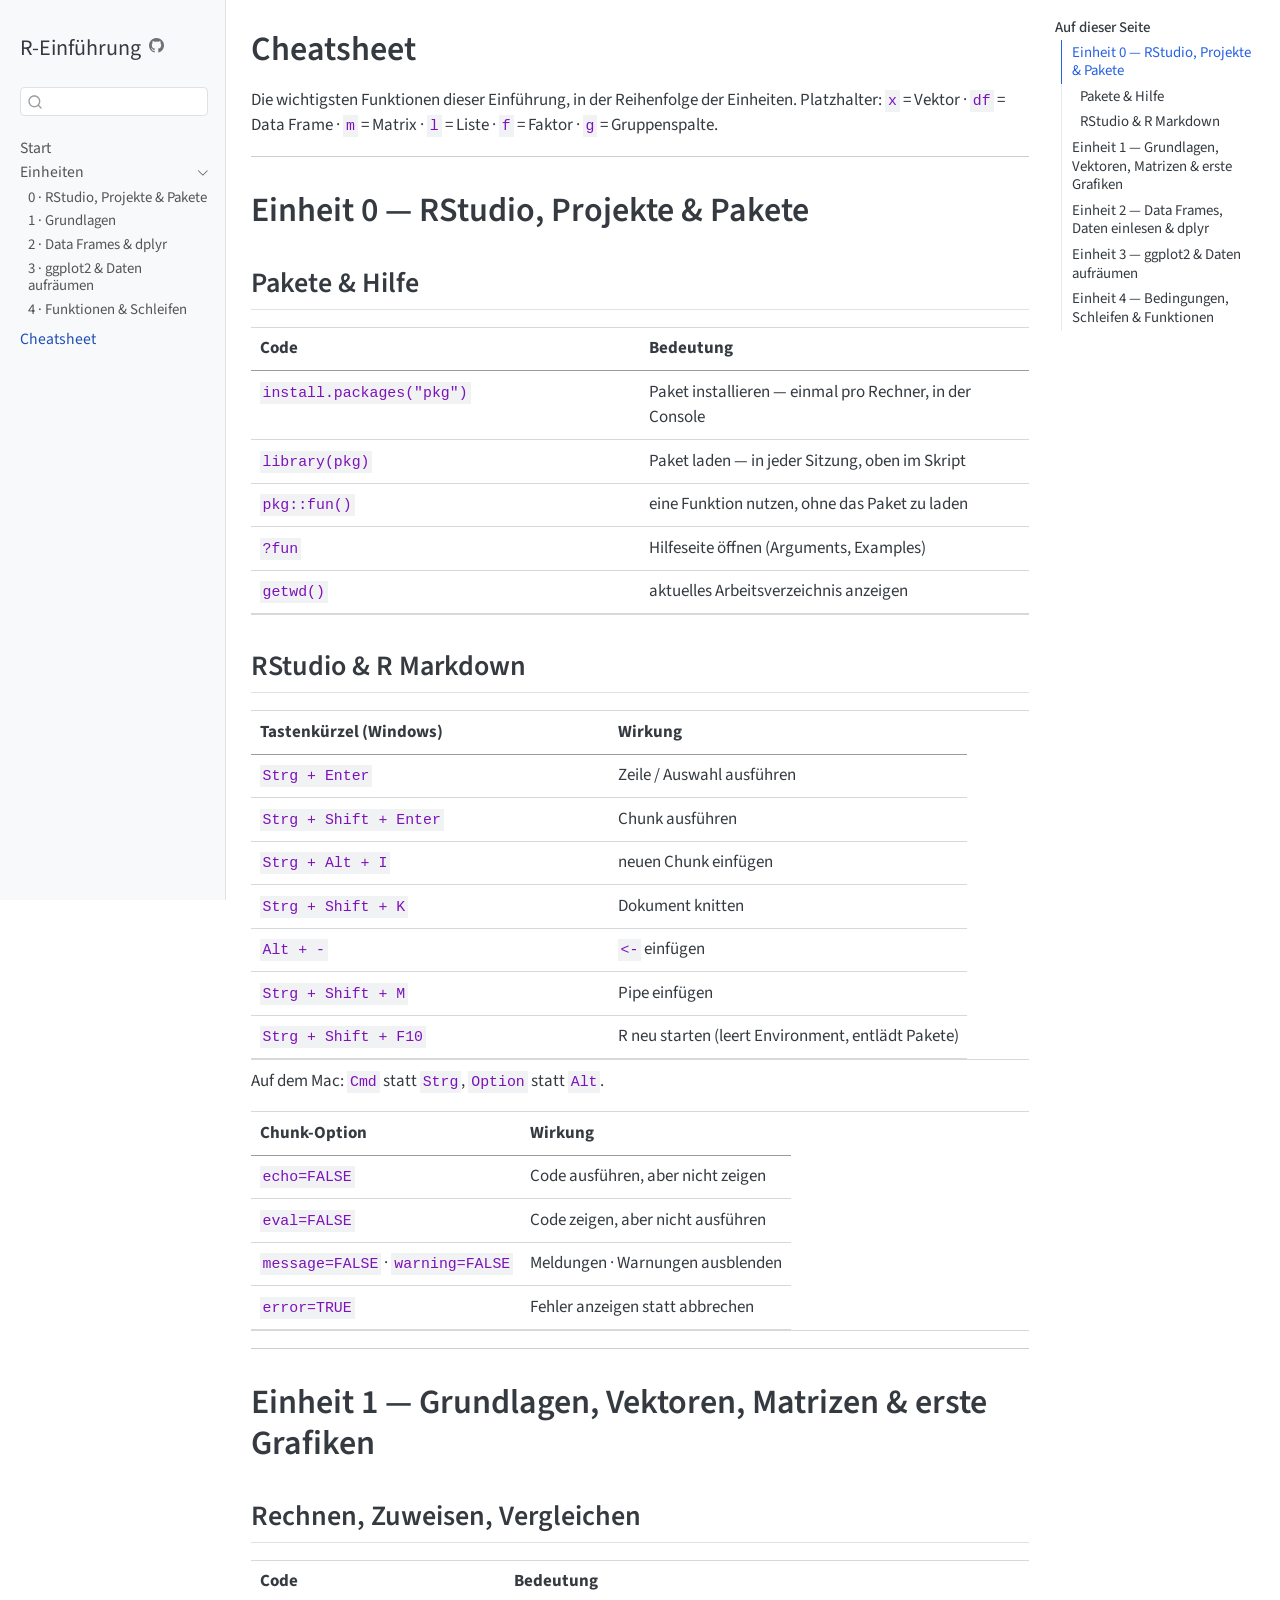
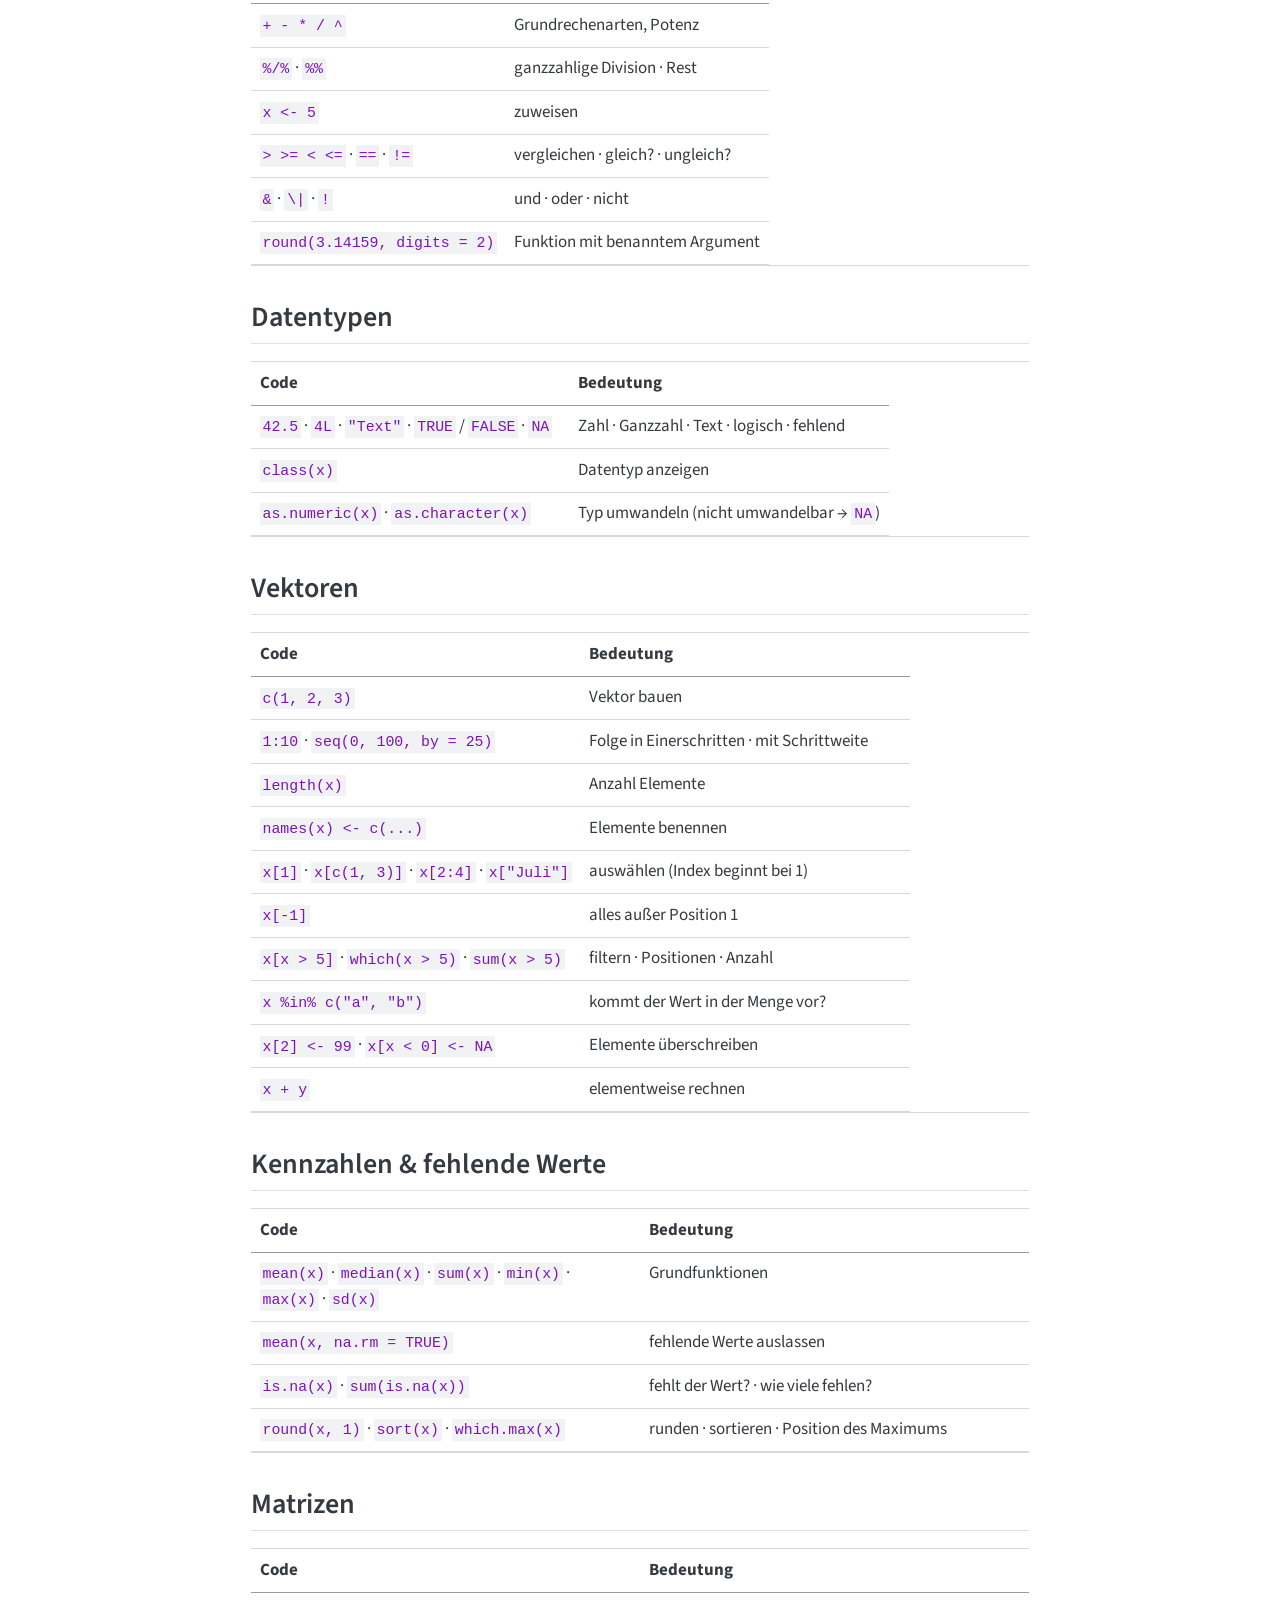
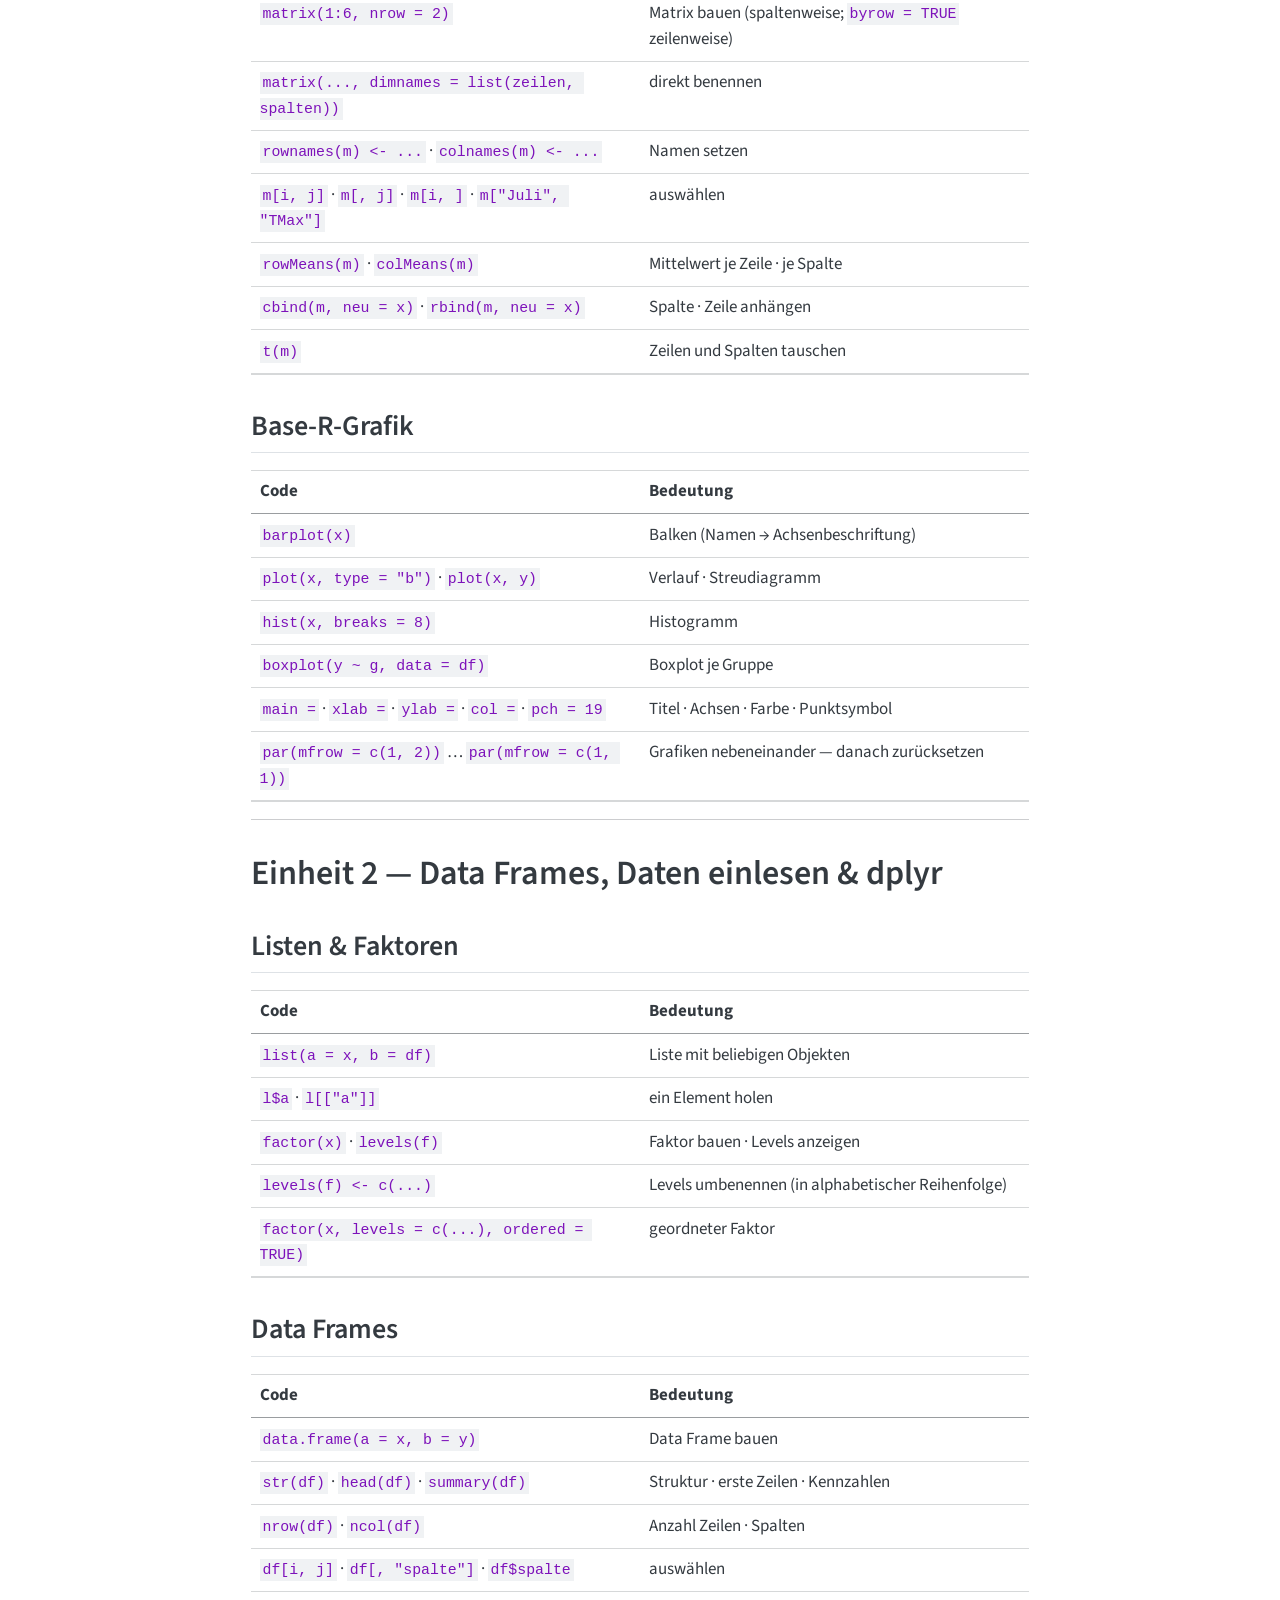
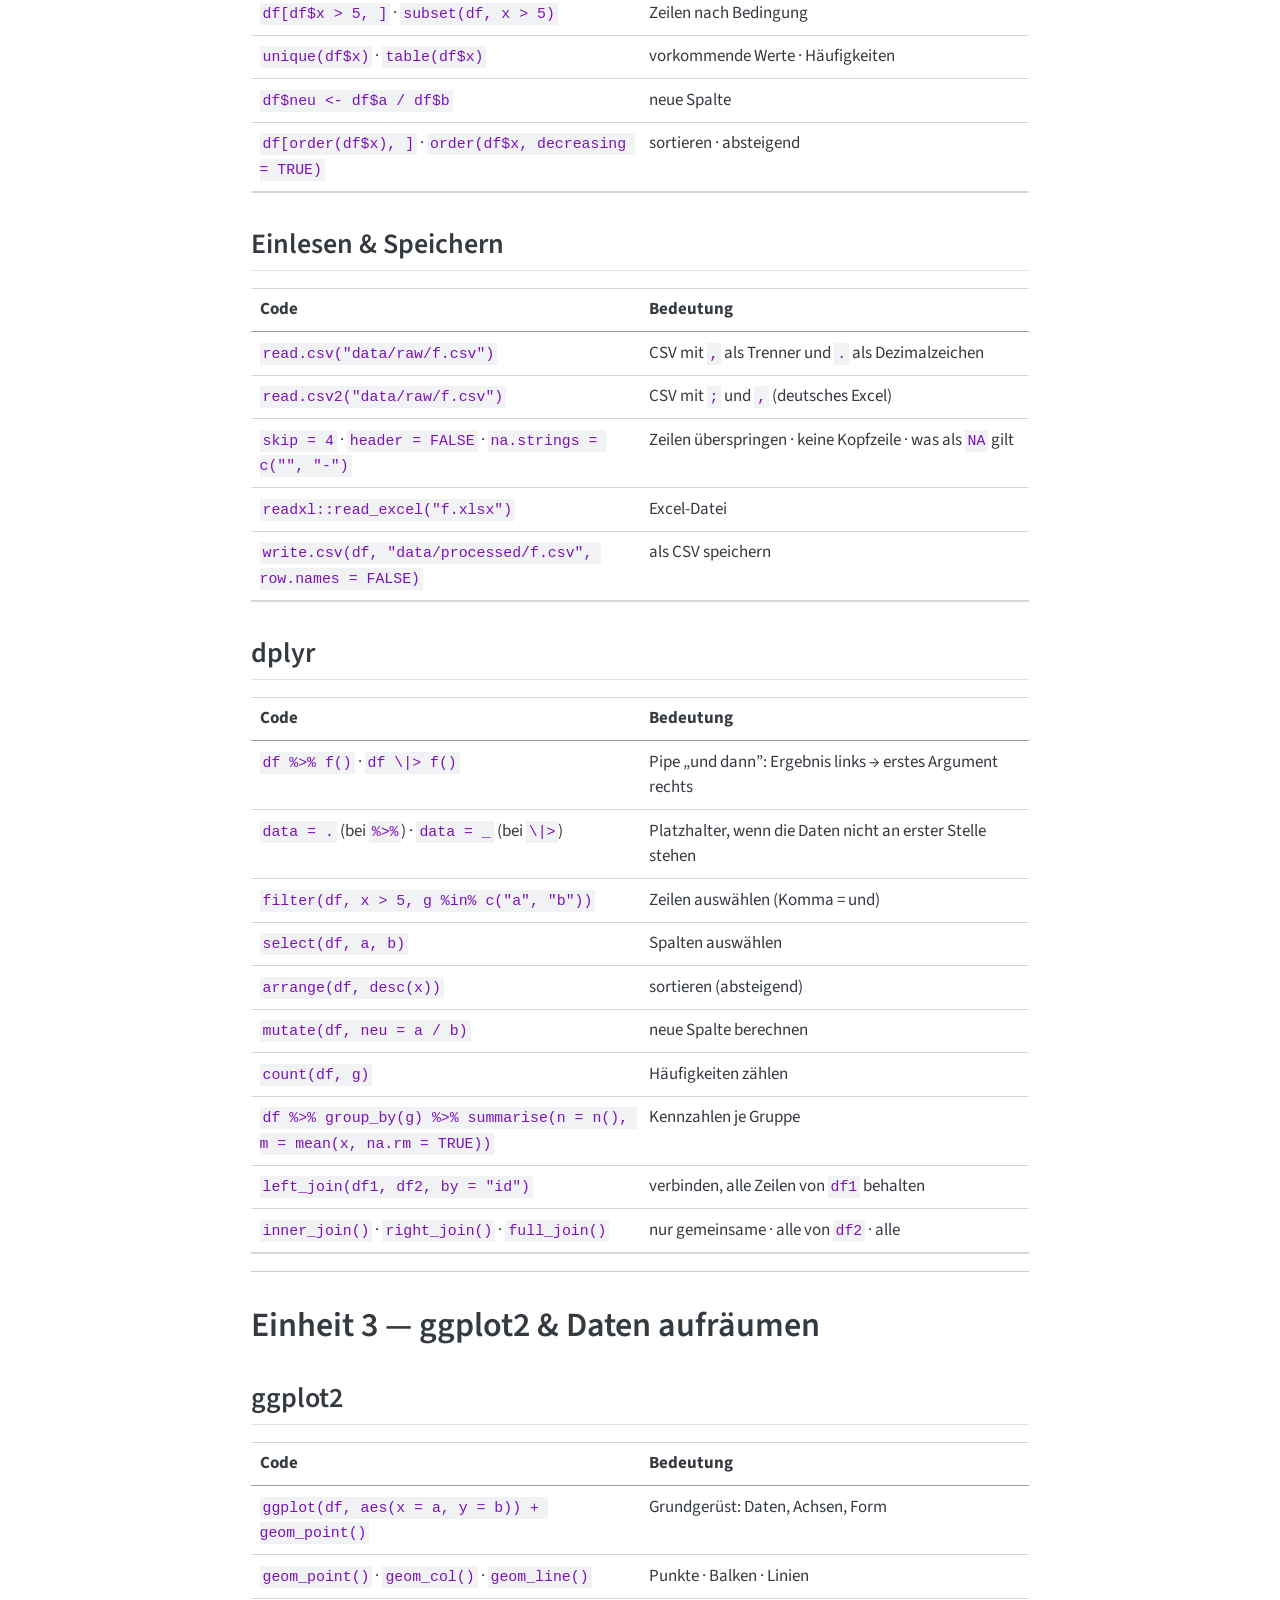
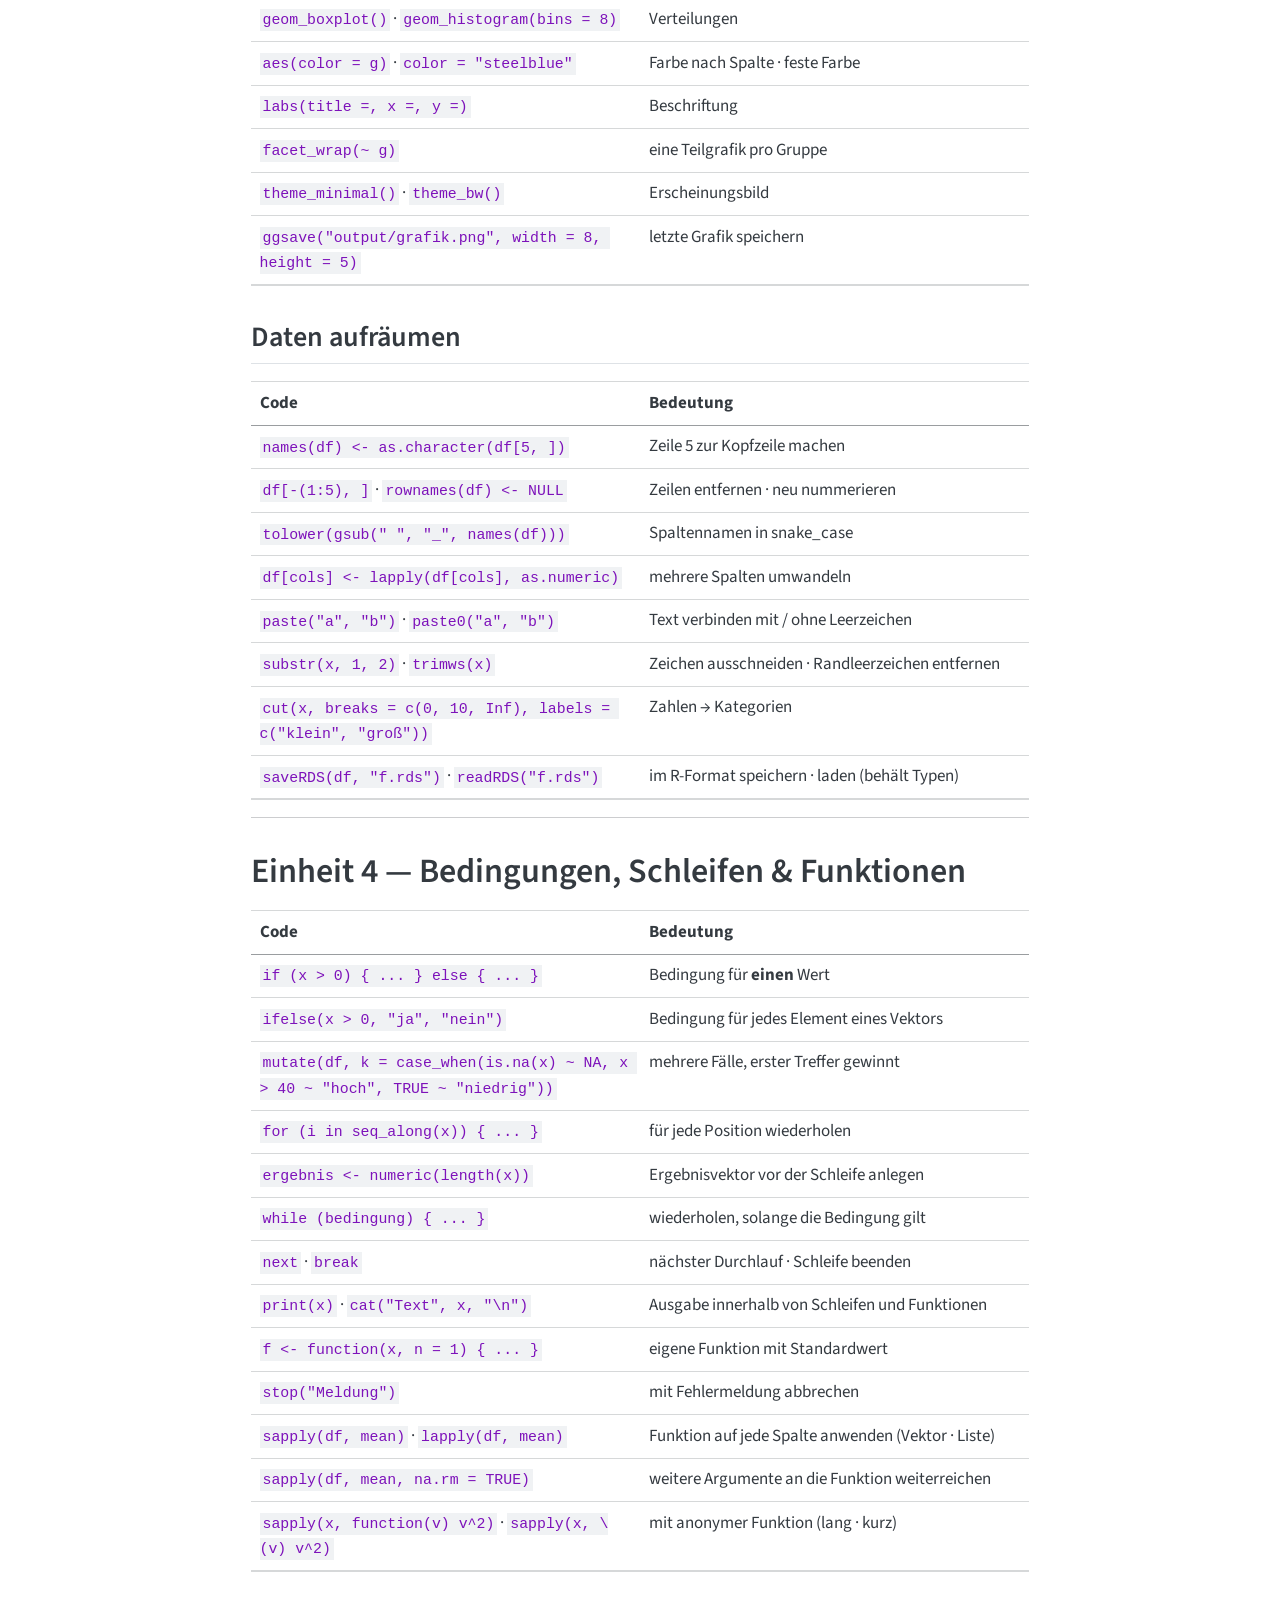
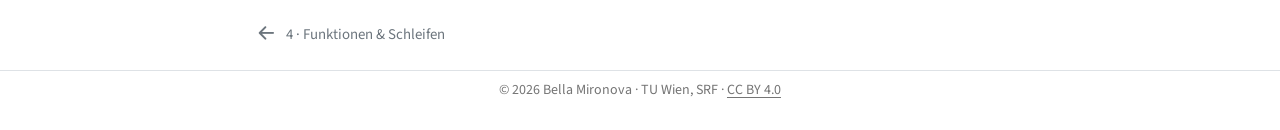
==== commit 624d2afd: "docs: add author, course info and CC BY 4.0 license" ====
--- a/docs/cheatsheet.html
+++ b/docs/cheatsheet.html
@@ -43,7 +43,7 @@
 <link href="site_libs/quarto-html/quarto-syntax-highlighting-15634bcf2e68342d4ad2dfa704d543f6.css" rel="stylesheet" id="quarto-text-highlighting-styles">
 <script src="site_libs/bootstrap/bootstrap.min.js"></script>
 <link href="site_libs/bootstrap/bootstrap-icons.css" rel="stylesheet">
-<link href="site_libs/bootstrap/bootstrap-fe13366c3d06eb92bc1322efad7ca90e.min.css" rel="stylesheet" append-hash="true" id="quarto-bootstrap" data-mode="light">
+<link href="site_libs/bootstrap/bootstrap-bb13f761afd1698ae8f29792cda6a076.min.css" rel="stylesheet" append-hash="true" id="quarto-bootstrap" data-mode="light">
 <script id="quarto-search-options" type="application/json">{
   "location": "sidebar",
   "copy-button": false,
@@ -1358,6 +1358,19 @@
   </div>
 </nav>
 </div> <!-- /content -->
+<footer class="footer">
+  <div class="nav-footer">
+    <div class="nav-footer-left">
+      &nbsp;
+    </div>   
+    <div class="nav-footer-center">
+<p>© 2026 Bella Mironova · TU Wien, SRF · <a href="https://creativecommons.org/licenses/by/4.0/deed.de">CC BY 4.0</a></p>
+</div>
+    <div class="nav-footer-right">
+      &nbsp;
+    </div>
+  </div>
+</footer>
 
 
 
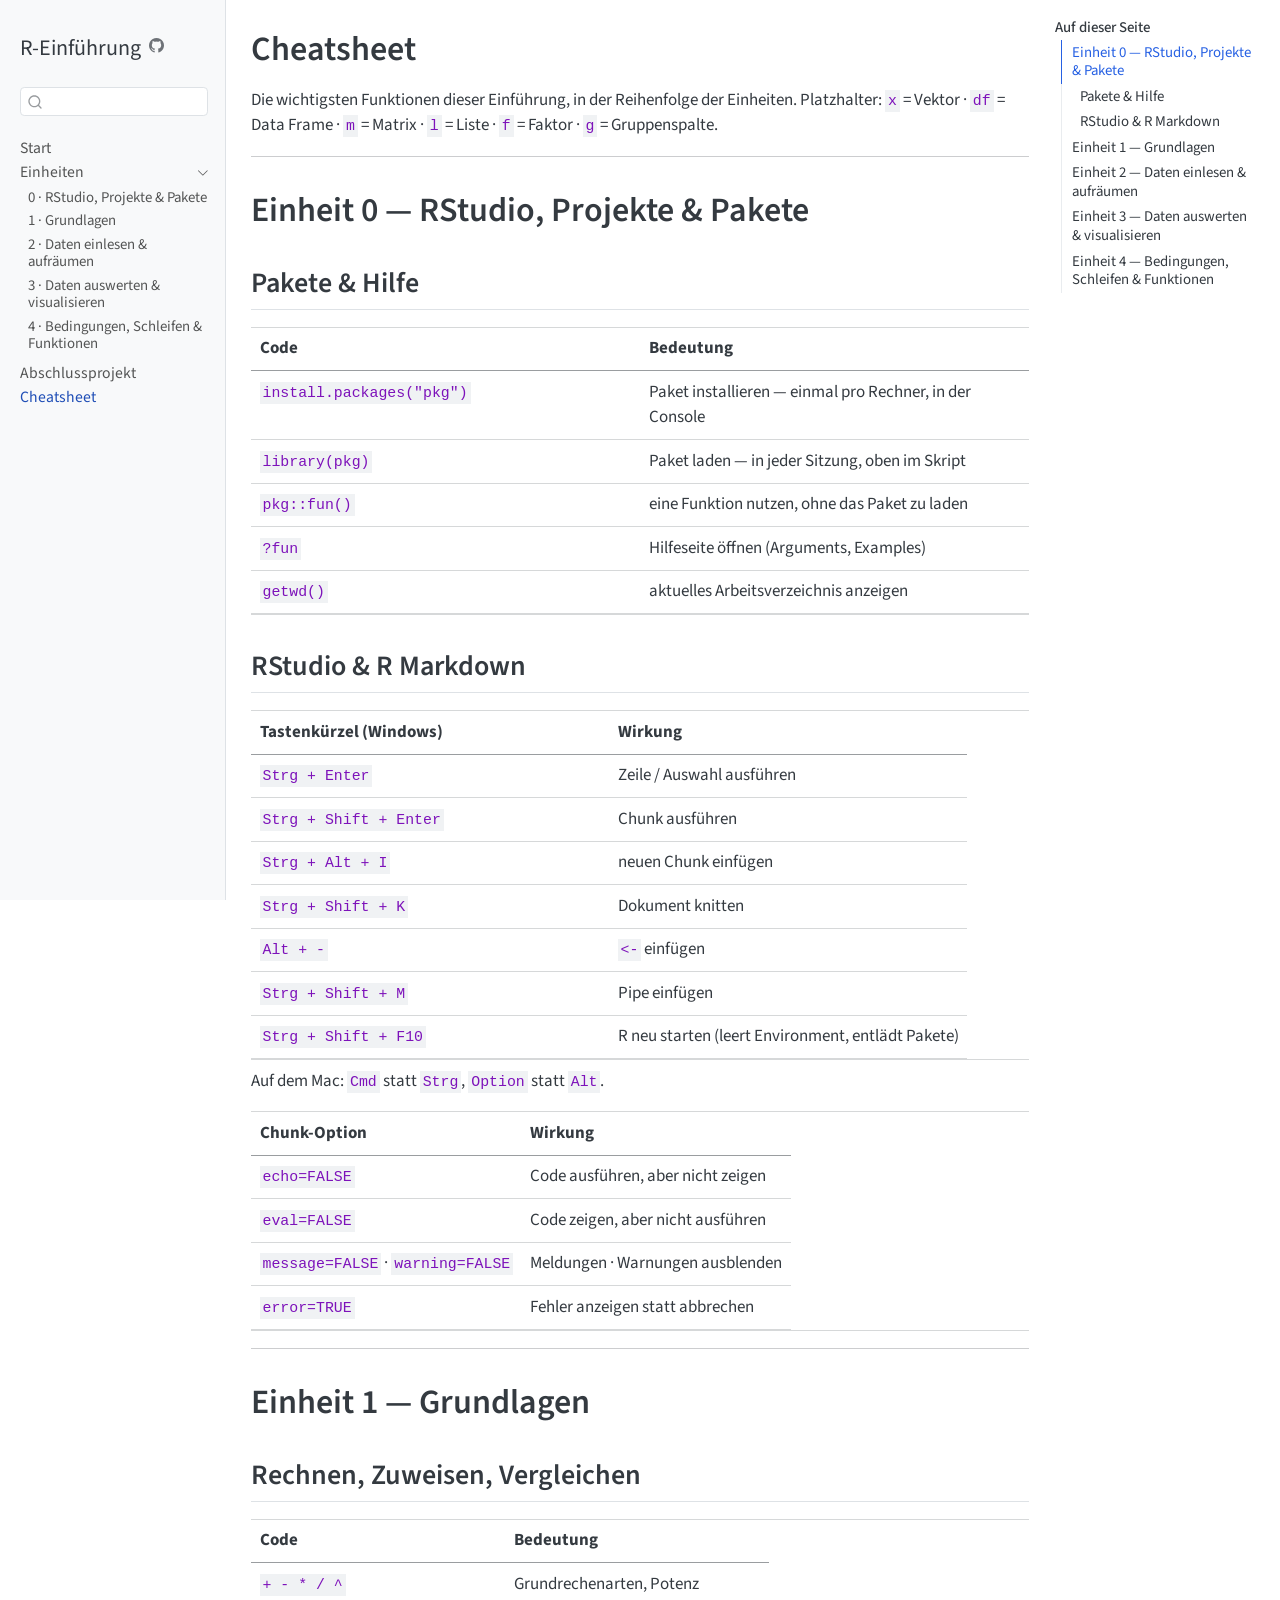
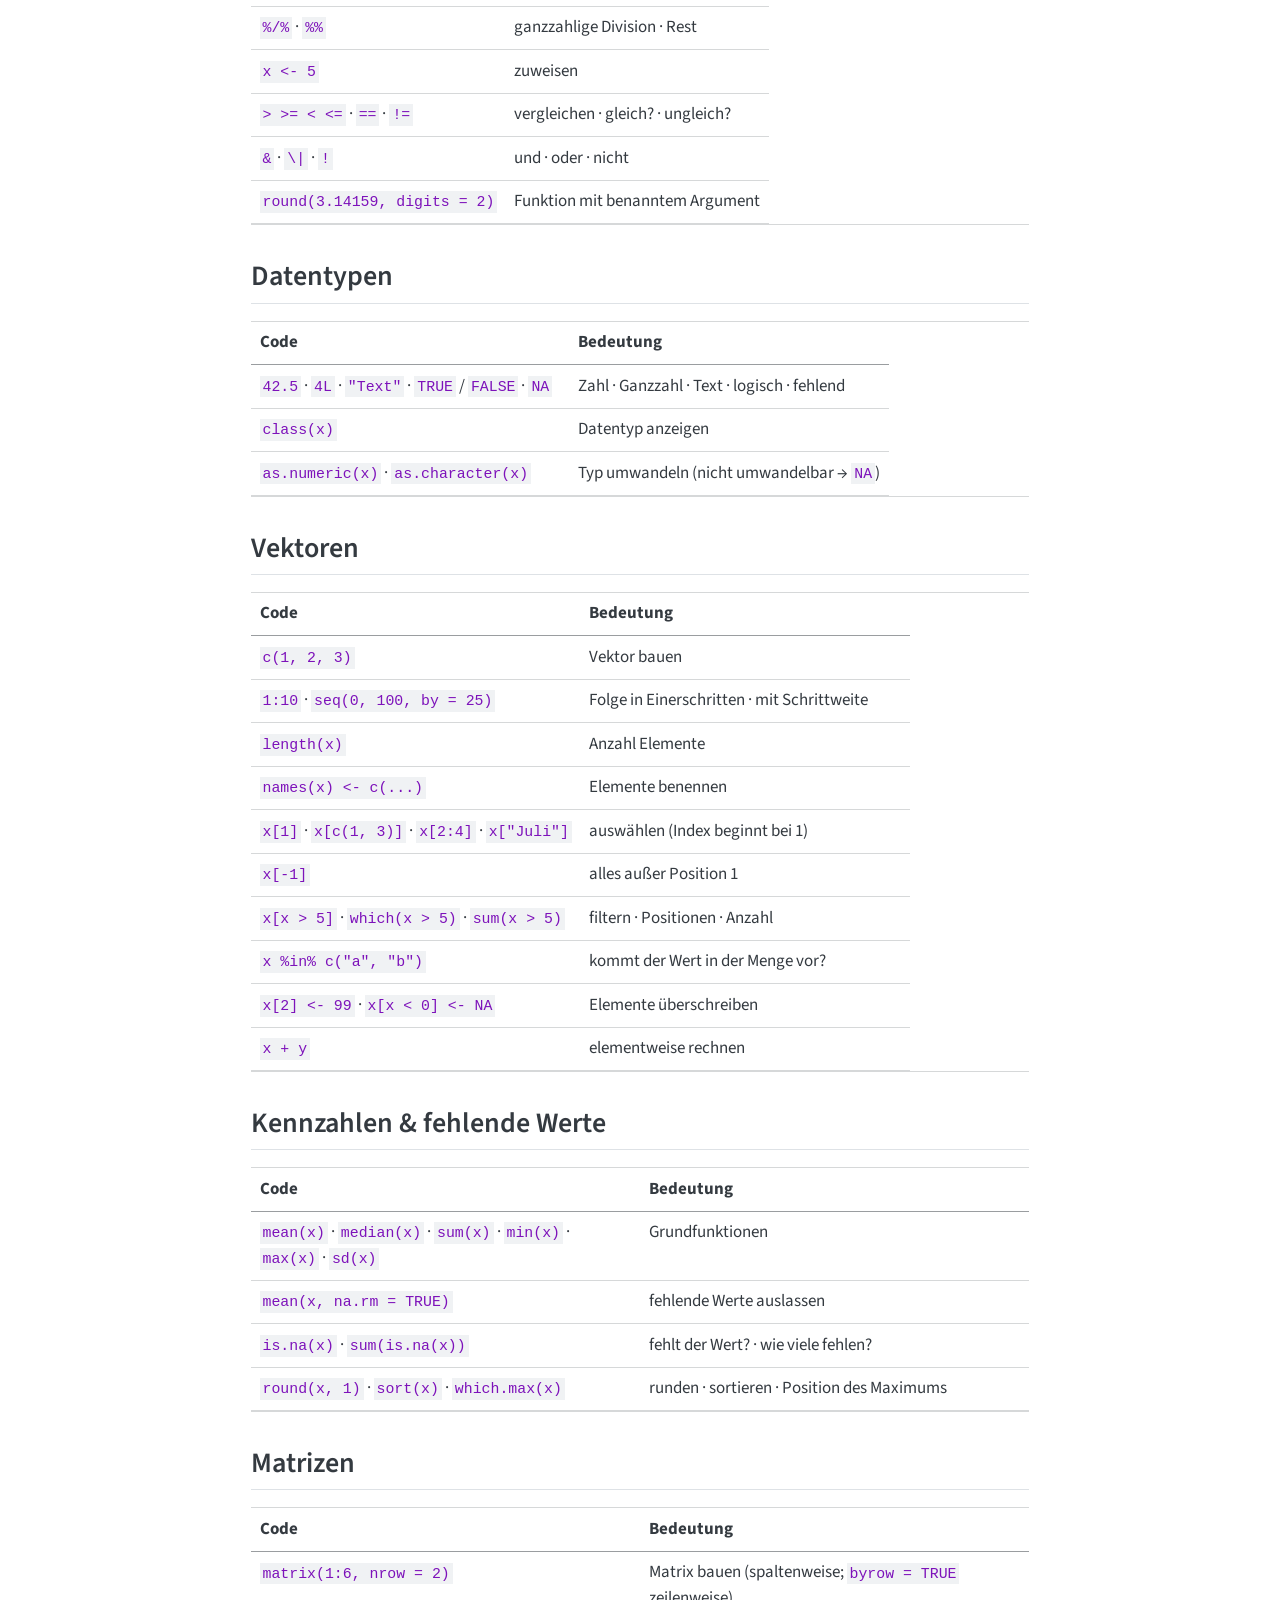
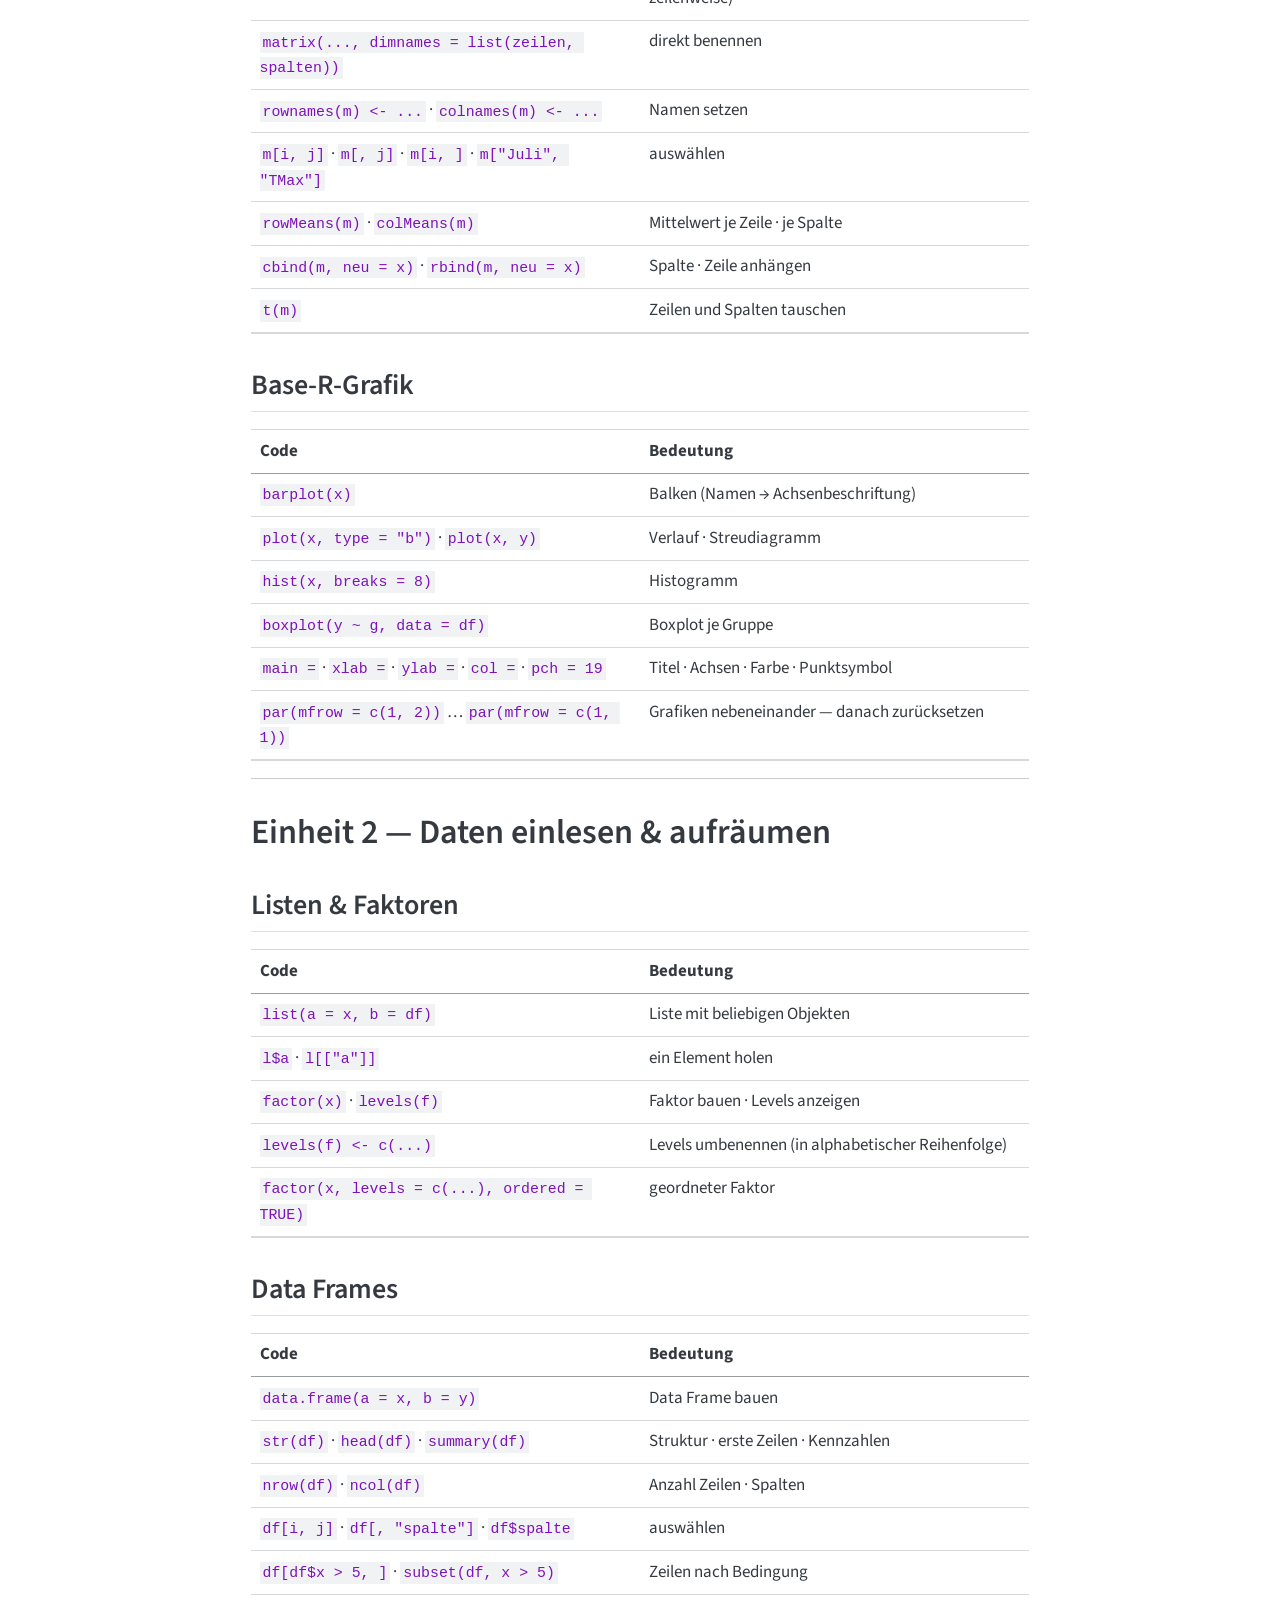
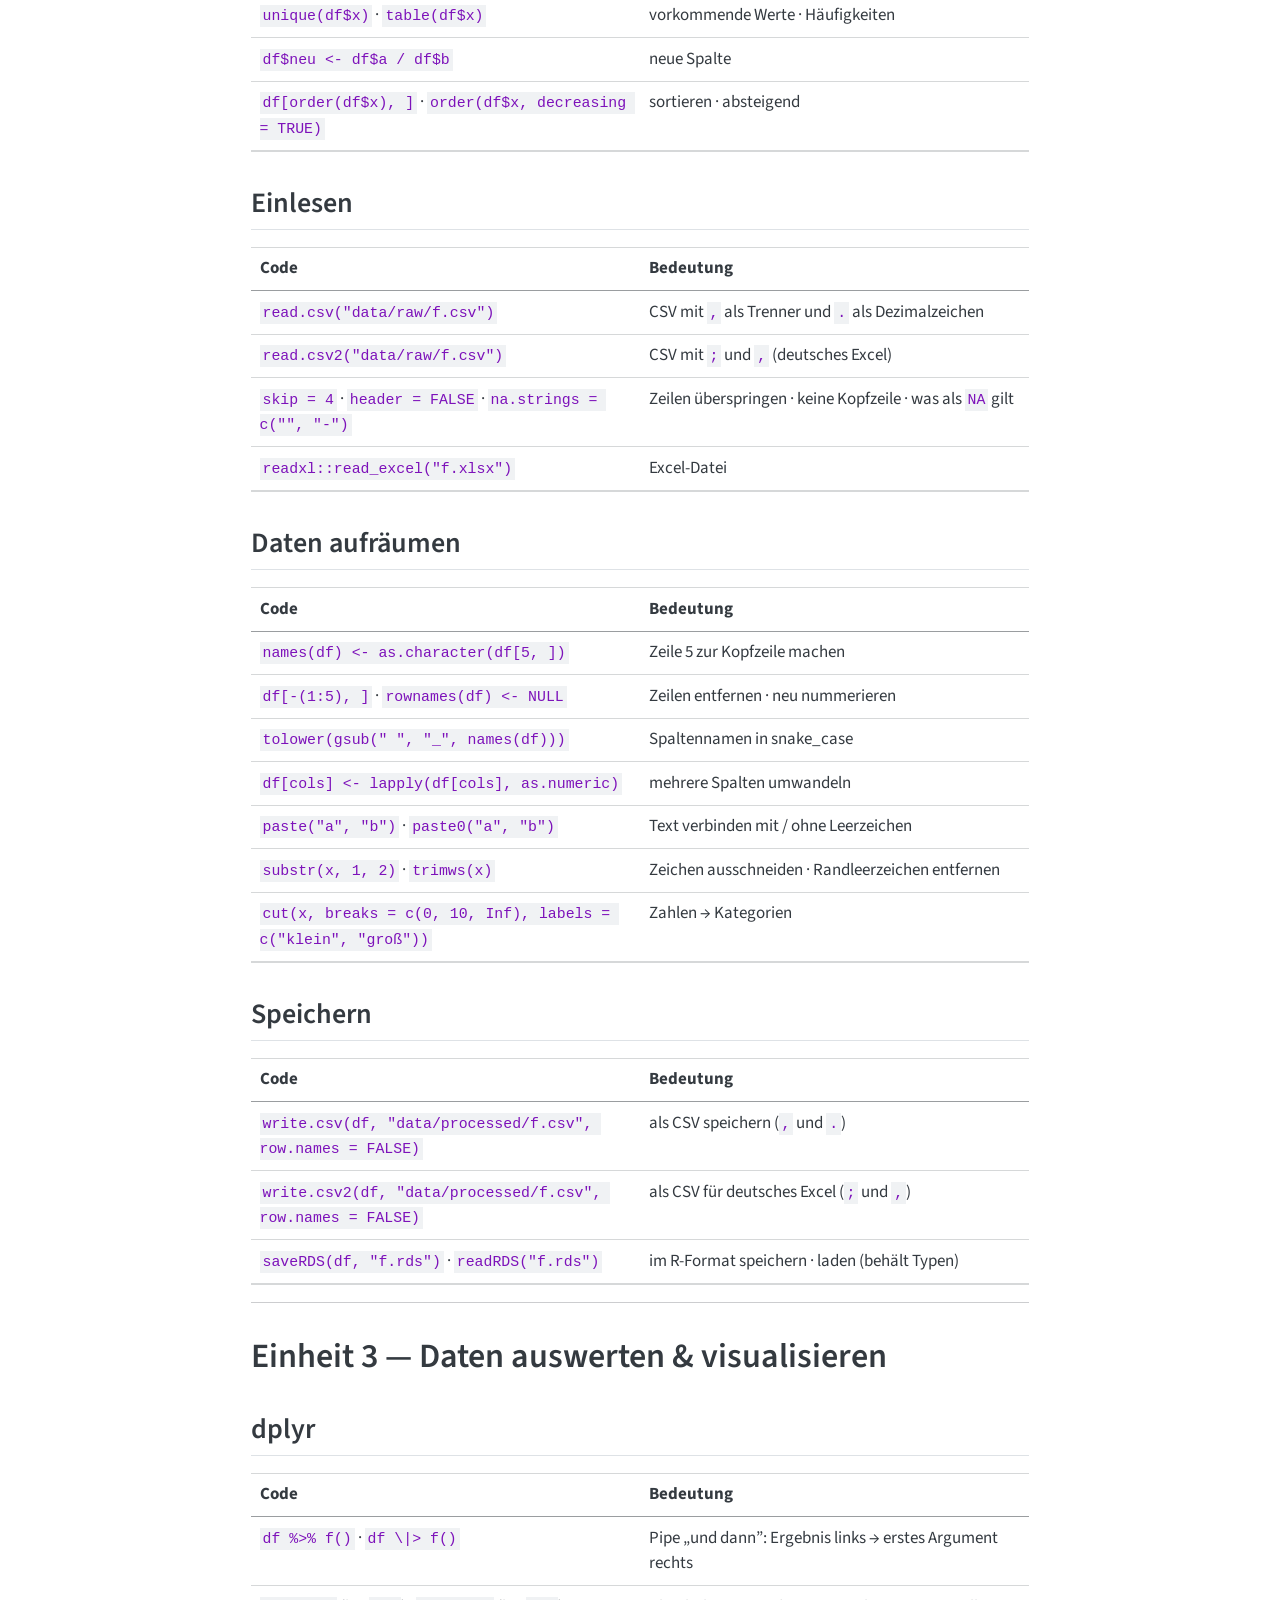
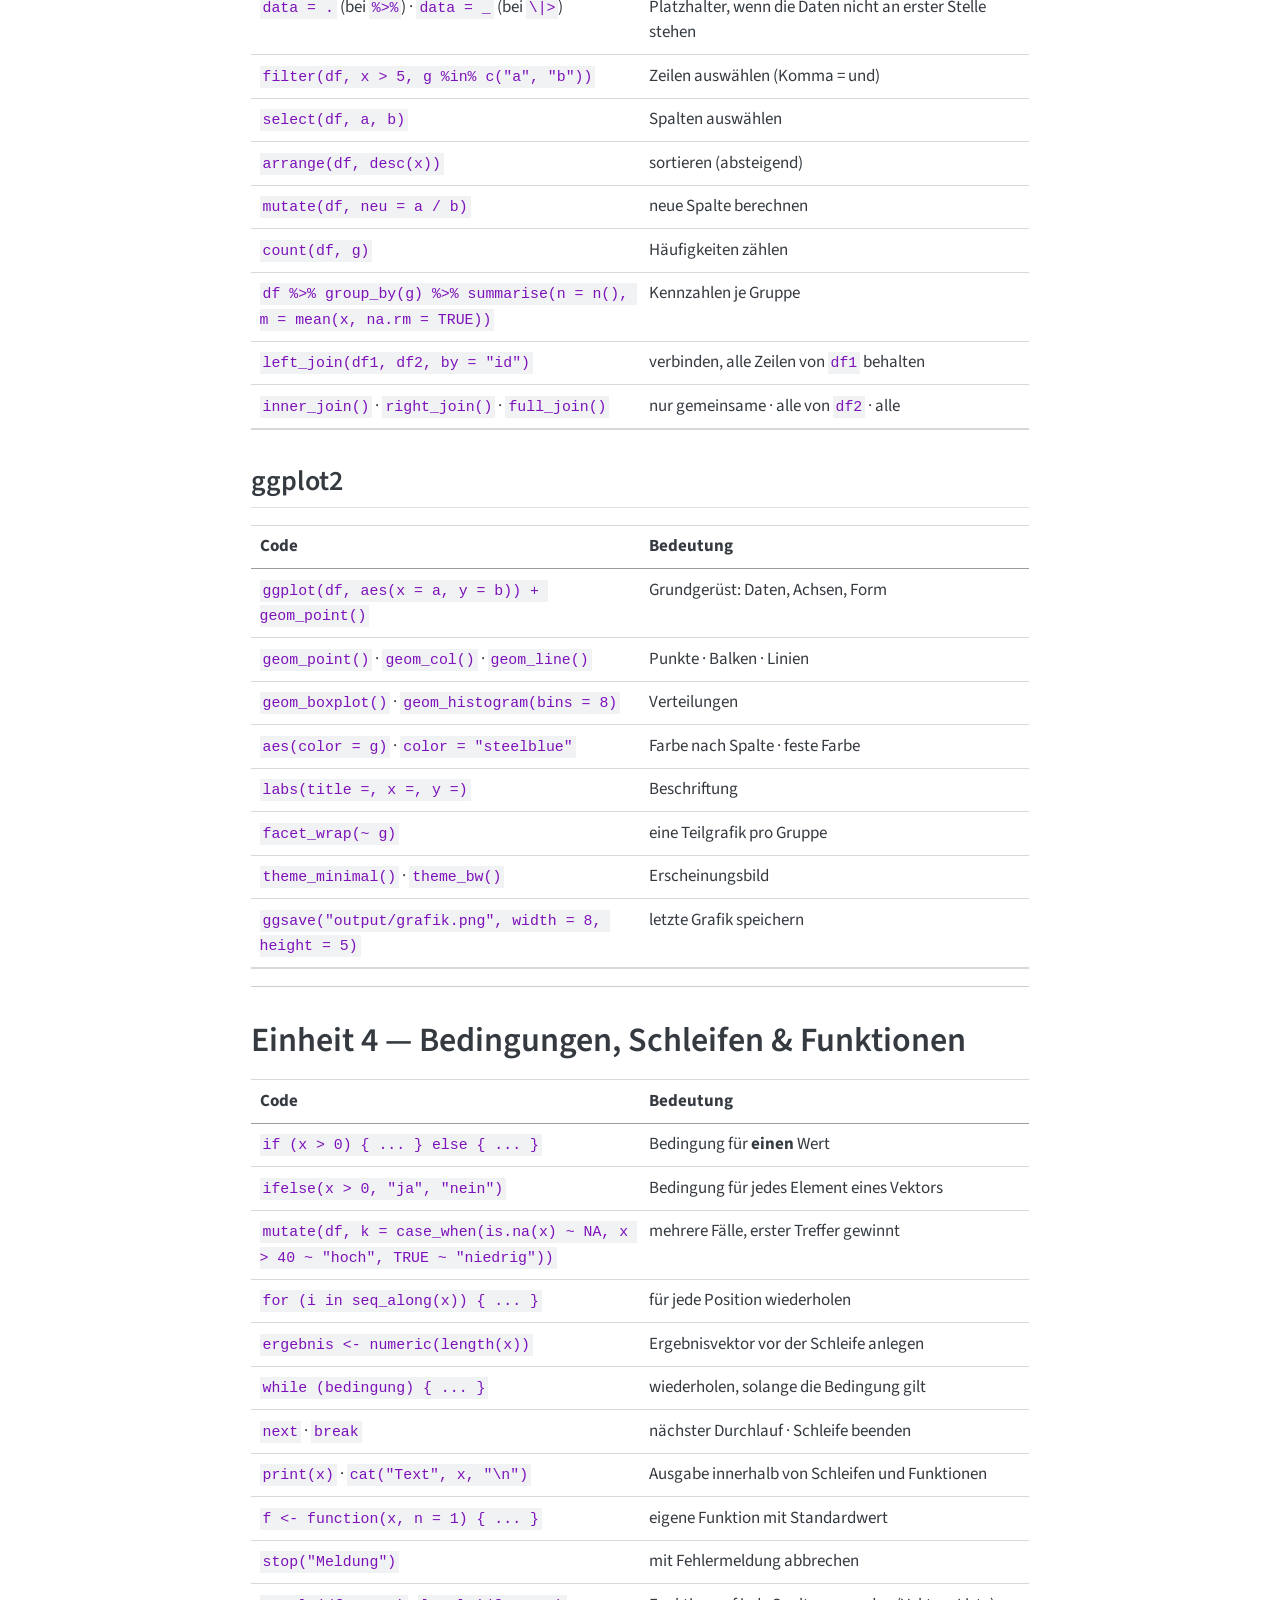
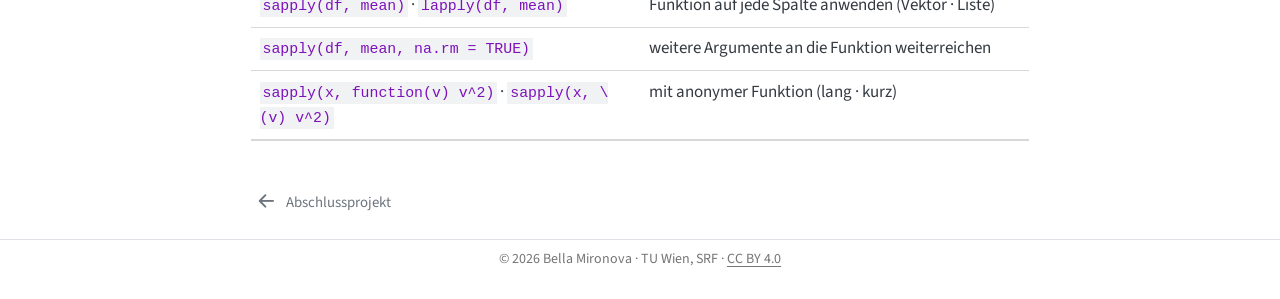
==== commit 3eef1b16: "refractor: restructure units" ====
--- a/docs/cheatsheet.html
+++ b/docs/cheatsheet.html
@@ -33,7 +33,7 @@
 <script src="site_libs/quarto-search/fuse.min.js"></script>
 <script src="site_libs/quarto-search/quarto-search.js"></script>
 <meta name="quarto:offset" content="./">
-<link href="./einheit-4.html" rel="prev">
+<link href="./abschlussprojekt.html" rel="prev">
 <script src="site_libs/quarto-html/quarto.js" type="module"></script>
 <script src="site_libs/quarto-html/tabsets/tabsets.js" type="module"></script>
 <script src="site_libs/quarto-html/popper.min.js"></script>
@@ -143,23 +143,29 @@
           <li class="sidebar-item">
   <div class="sidebar-item-container"> 
   <a href="./einheit-2.html" class="sidebar-item-text sidebar-link">
- <span class="menu-text">2 · Data Frames &amp; dplyr</span></a>
+ <span class="menu-text">2 · Daten einlesen &amp; aufräumen</span></a>
   </div>
 </li>
           <li class="sidebar-item">
   <div class="sidebar-item-container"> 
   <a href="./einheit-3.html" class="sidebar-item-text sidebar-link">
- <span class="menu-text">3 · ggplot2 &amp; Daten aufräumen</span></a>
+ <span class="menu-text">3 · Daten auswerten &amp; visualisieren</span></a>
   </div>
 </li>
           <li class="sidebar-item">
   <div class="sidebar-item-container"> 
   <a href="./einheit-4.html" class="sidebar-item-text sidebar-link">
- <span class="menu-text">4 · Funktionen &amp; Schleifen</span></a>
+ <span class="menu-text">4 · Bedingungen, Schleifen &amp; Funktionen</span></a>
   </div>
 </li>
       </ul>
   </li>
+        <li class="sidebar-item">
+  <div class="sidebar-item-container"> 
+  <a href="./abschlussprojekt.html" class="sidebar-item-text sidebar-link">
+ <span class="menu-text">Abschlussprojekt</span></a>
+  </div>
+</li>
         <li class="sidebar-item">
   <div class="sidebar-item-container"> 
   <a href="./cheatsheet.html" class="sidebar-item-text sidebar-link active">
@@ -181,7 +187,7 @@
   <li><a href="#pakete-hilfe" id="toc-pakete-hilfe" class="nav-link" data-scroll-target="#pakete-hilfe">Pakete &amp; Hilfe</a></li>
   <li><a href="#rstudio-r-markdown" id="toc-rstudio-r-markdown" class="nav-link" data-scroll-target="#rstudio-r-markdown">RStudio &amp; R Markdown</a></li>
   </ul></li>
-  <li><a href="#einheit-1-grundlagen-vektoren-matrizen-erste-grafiken" id="toc-einheit-1-grundlagen-vektoren-matrizen-erste-grafiken" class="nav-link" data-scroll-target="#einheit-1-grundlagen-vektoren-matrizen-erste-grafiken">Einheit 1 — Grundlagen, Vektoren, Matrizen &amp; erste Grafiken</a>
+  <li><a href="#einheit-1-grundlagen" id="toc-einheit-1-grundlagen" class="nav-link" data-scroll-target="#einheit-1-grundlagen">Einheit 1 — Grundlagen</a>
   <ul class="collapse">
   <li><a href="#rechnen-zuweisen-vergleichen" id="toc-rechnen-zuweisen-vergleichen" class="nav-link" data-scroll-target="#rechnen-zuweisen-vergleichen">Rechnen, Zuweisen, Vergleichen</a></li>
   <li><a href="#datentypen" id="toc-datentypen" class="nav-link" data-scroll-target="#datentypen">Datentypen</a></li>
@@ -190,17 +196,18 @@
   <li><a href="#matrizen" id="toc-matrizen" class="nav-link" data-scroll-target="#matrizen">Matrizen</a></li>
   <li><a href="#base-r-grafik" id="toc-base-r-grafik" class="nav-link" data-scroll-target="#base-r-grafik">Base-R-Grafik</a></li>
   </ul></li>
-  <li><a href="#einheit-2-data-frames-daten-einlesen-dplyr" id="toc-einheit-2-data-frames-daten-einlesen-dplyr" class="nav-link" data-scroll-target="#einheit-2-data-frames-daten-einlesen-dplyr">Einheit 2 — Data Frames, Daten einlesen &amp; dplyr</a>
+  <li><a href="#einheit-2-daten-einlesen-aufräumen" id="toc-einheit-2-daten-einlesen-aufräumen" class="nav-link" data-scroll-target="#einheit-2-daten-einlesen-aufräumen">Einheit 2 — Daten einlesen &amp; aufräumen</a>
   <ul class="collapse">
   <li><a href="#listen-faktoren" id="toc-listen-faktoren" class="nav-link" data-scroll-target="#listen-faktoren">Listen &amp; Faktoren</a></li>
   <li><a href="#data-frames" id="toc-data-frames" class="nav-link" data-scroll-target="#data-frames">Data Frames</a></li>
-  <li><a href="#einlesen-speichern" id="toc-einlesen-speichern" class="nav-link" data-scroll-target="#einlesen-speichern">Einlesen &amp; Speichern</a></li>
+  <li><a href="#einlesen" id="toc-einlesen" class="nav-link" data-scroll-target="#einlesen">Einlesen</a></li>
+  <li><a href="#daten-aufräumen" id="toc-daten-aufräumen" class="nav-link" data-scroll-target="#daten-aufräumen">Daten aufräumen</a></li>
+  <li><a href="#speichern" id="toc-speichern" class="nav-link" data-scroll-target="#speichern">Speichern</a></li>
+  </ul></li>
+  <li><a href="#einheit-3-daten-auswerten-visualisieren" id="toc-einheit-3-daten-auswerten-visualisieren" class="nav-link" data-scroll-target="#einheit-3-daten-auswerten-visualisieren">Einheit 3 — Daten auswerten &amp; visualisieren</a>
+  <ul class="collapse">
   <li><a href="#dplyr" id="toc-dplyr" class="nav-link" data-scroll-target="#dplyr">dplyr</a></li>
-  </ul></li>
-  <li><a href="#einheit-3-ggplot2-daten-aufräumen" id="toc-einheit-3-ggplot2-daten-aufräumen" class="nav-link" data-scroll-target="#einheit-3-ggplot2-daten-aufräumen">Einheit 3 — ggplot2 &amp; Daten aufräumen</a>
-  <ul class="collapse">
   <li><a href="#ggplot2" id="toc-ggplot2" class="nav-link" data-scroll-target="#ggplot2">ggplot2</a></li>
-  <li><a href="#daten-aufräumen" id="toc-daten-aufräumen" class="nav-link" data-scroll-target="#daten-aufräumen">Daten aufräumen</a></li>
   </ul></li>
   <li><a href="#einheit-4-bedingungen-schleifen-funktionen" id="toc-einheit-4-bedingungen-schleifen-funktionen" class="nav-link" data-scroll-target="#einheit-4-bedingungen-schleifen-funktionen">Einheit 4 — Bedingungen, Schleifen &amp; Funktionen</a></li>
   </ul>
@@ -343,8 +350,8 @@
 <hr>
 </section>
 </section>
-<section id="einheit-1-grundlagen-vektoren-matrizen-erste-grafiken" class="level1">
-<h1>Einheit 1 — Grundlagen, Vektoren, Matrizen &amp; erste Grafiken</h1>
+<section id="einheit-1-grundlagen" class="level1">
+<h1>Einheit 1 — Grundlagen</h1>
 <section id="rechnen-zuweisen-vergleichen" class="level2">
 <h2 class="anchored" data-anchor-id="rechnen-zuweisen-vergleichen">Rechnen, Zuweisen, Vergleichen</h2>
 <table class="caption-top table">
@@ -589,8 +596,8 @@
 <hr>
 </section>
 </section>
-<section id="einheit-2-data-frames-daten-einlesen-dplyr" class="level1">
-<h1>Einheit 2 — Data Frames, Daten einlesen &amp; dplyr</h1>
+<section id="einheit-2-daten-einlesen-aufräumen" class="level1">
+<h1>Einheit 2 — Daten einlesen &amp; aufräumen</h1>
 <section id="listen-faktoren" class="level2">
 <h2 class="anchored" data-anchor-id="listen-faktoren">Listen &amp; Faktoren</h2>
 <table class="caption-top table">
@@ -677,8 +684,8 @@
 </tbody>
 </table>
 </section>
-<section id="einlesen-speichern" class="level2">
-<h2 class="anchored" data-anchor-id="einlesen-speichern">Einlesen &amp; Speichern</h2>
+<section id="einlesen" class="level2">
+<h2 class="anchored" data-anchor-id="einlesen">Einlesen</h2>
 <table class="caption-top table">
 <colgroup>
 <col style="width: 50%">
@@ -707,13 +714,87 @@
 <td><code>readxl::read_excel("f.xlsx")</code></td>
 <td>Excel-Datei</td>
 </tr>
+</tbody>
+</table>
+</section>
+<section id="daten-aufräumen" class="level2">
+<h2 class="anchored" data-anchor-id="daten-aufräumen">Daten aufräumen</h2>
+<table class="caption-top table">
+<colgroup>
+<col style="width: 50%">
+<col style="width: 50%">
+</colgroup>
+<thead>
+<tr class="header">
+<th>Code</th>
+<th>Bedeutung</th>
+</tr>
+</thead>
+<tbody>
+<tr class="odd">
+<td><code>names(df) &lt;- as.character(df[5, ])</code></td>
+<td>Zeile 5 zur Kopfzeile machen</td>
+</tr>
+<tr class="even">
+<td><code>df[-(1:5), ]</code> · <code>rownames(df) &lt;- NULL</code></td>
+<td>Zeilen entfernen · neu nummerieren</td>
+</tr>
+<tr class="odd">
+<td><code>tolower(gsub(" ", "_", names(df)))</code></td>
+<td>Spaltennamen in snake_case</td>
+</tr>
+<tr class="even">
+<td><code>df[cols] &lt;- lapply(df[cols], as.numeric)</code></td>
+<td>mehrere Spalten umwandeln</td>
+</tr>
+<tr class="odd">
+<td><code>paste("a", "b")</code> · <code>paste0("a", "b")</code></td>
+<td>Text verbinden mit / ohne Leerzeichen</td>
+</tr>
+<tr class="even">
+<td><code>substr(x, 1, 2)</code> · <code>trimws(x)</code></td>
+<td>Zeichen ausschneiden · Randleerzeichen entfernen</td>
+</tr>
+<tr class="odd">
+<td><code>cut(x, breaks = c(0, 10, Inf), labels = c("klein", "groß"))</code></td>
+<td>Zahlen → Kategorien</td>
+</tr>
+</tbody>
+</table>
+</section>
+<section id="speichern" class="level2">
+<h2 class="anchored" data-anchor-id="speichern">Speichern</h2>
+<table class="caption-top table">
+<colgroup>
+<col style="width: 50%">
+<col style="width: 50%">
+</colgroup>
+<thead>
+<tr class="header">
+<th>Code</th>
+<th>Bedeutung</th>
+</tr>
+</thead>
+<tbody>
 <tr class="odd">
 <td><code>write.csv(df, "data/processed/f.csv", row.names = FALSE)</code></td>
-<td>als CSV speichern</td>
-</tr>
-</tbody>
-</table>
-</section>
+<td>als CSV speichern (<code>,</code> und <code>.</code>)</td>
+</tr>
+<tr class="even">
+<td><code>write.csv2(df, "data/processed/f.csv", row.names = FALSE)</code></td>
+<td>als CSV für deutsches Excel (<code>;</code> und <code>,</code>)</td>
+</tr>
+<tr class="odd">
+<td><code>saveRDS(df, "f.rds")</code> · <code>readRDS("f.rds")</code></td>
+<td>im R-Format speichern · laden (behält Typen)</td>
+</tr>
+</tbody>
+</table>
+<hr>
+</section>
+</section>
+<section id="einheit-3-daten-auswerten-visualisieren" class="level1">
+<h1>Einheit 3 — Daten auswerten &amp; visualisieren</h1>
 <section id="dplyr" class="level2">
 <h2 class="anchored" data-anchor-id="dplyr">dplyr</h2>
 <table class="caption-top table">
@@ -770,11 +851,7 @@
 </tr>
 </tbody>
 </table>
-<hr>
-</section>
-</section>
-<section id="einheit-3-ggplot2-daten-aufräumen" class="level1">
-<h1>Einheit 3 — ggplot2 &amp; Daten aufräumen</h1>
+</section>
 <section id="ggplot2" class="level2">
 <h2 class="anchored" data-anchor-id="ggplot2">ggplot2</h2>
 <table class="caption-top table">
@@ -820,55 +897,6 @@
 <tr class="even">
 <td><code>ggsave("output/grafik.png", width = 8, height = 5)</code></td>
 <td>letzte Grafik speichern</td>
-</tr>
-</tbody>
-</table>
-</section>
-<section id="daten-aufräumen" class="level2">
-<h2 class="anchored" data-anchor-id="daten-aufräumen">Daten aufräumen</h2>
-<table class="caption-top table">
-<colgroup>
-<col style="width: 50%">
-<col style="width: 50%">
-</colgroup>
-<thead>
-<tr class="header">
-<th>Code</th>
-<th>Bedeutung</th>
-</tr>
-</thead>
-<tbody>
-<tr class="odd">
-<td><code>names(df) &lt;- as.character(df[5, ])</code></td>
-<td>Zeile 5 zur Kopfzeile machen</td>
-</tr>
-<tr class="even">
-<td><code>df[-(1:5), ]</code> · <code>rownames(df) &lt;- NULL</code></td>
-<td>Zeilen entfernen · neu nummerieren</td>
-</tr>
-<tr class="odd">
-<td><code>tolower(gsub(" ", "_", names(df)))</code></td>
-<td>Spaltennamen in snake_case</td>
-</tr>
-<tr class="even">
-<td><code>df[cols] &lt;- lapply(df[cols], as.numeric)</code></td>
-<td>mehrere Spalten umwandeln</td>
-</tr>
-<tr class="odd">
-<td><code>paste("a", "b")</code> · <code>paste0("a", "b")</code></td>
-<td>Text verbinden mit / ohne Leerzeichen</td>
-</tr>
-<tr class="even">
-<td><code>substr(x, 1, 2)</code> · <code>trimws(x)</code></td>
-<td>Zeichen ausschneiden · Randleerzeichen entfernen</td>
-</tr>
-<tr class="odd">
-<td><code>cut(x, breaks = c(0, 10, Inf), labels = c("klein", "groß"))</code></td>
-<td>Zahlen → Kategorien</td>
-</tr>
-<tr class="even">
-<td><code>saveRDS(df, "f.rds")</code> · <code>readRDS("f.rds")</code></td>
-<td>im R-Format speichern · laden (behält Typen)</td>
 </tr>
 </tbody>
 </table>
@@ -1350,8 +1378,8 @@
   </script>
 <nav class="page-navigation">
   <div class="nav-page nav-page-previous">
-      <a href="./einheit-4.html" class="pagination-link" aria-label="4 · Funktionen &amp; Schleifen">
-        <i class="bi bi-arrow-left-short"></i> <span class="nav-page-text">4 · Funktionen &amp; Schleifen</span>
+      <a href="./abschlussprojekt.html" class="pagination-link" aria-label="Abschlussprojekt">
+        <i class="bi bi-arrow-left-short"></i> <span class="nav-page-text">Abschlussprojekt</span>
       </a>          
   </div>
   <div class="nav-page nav-page-next">
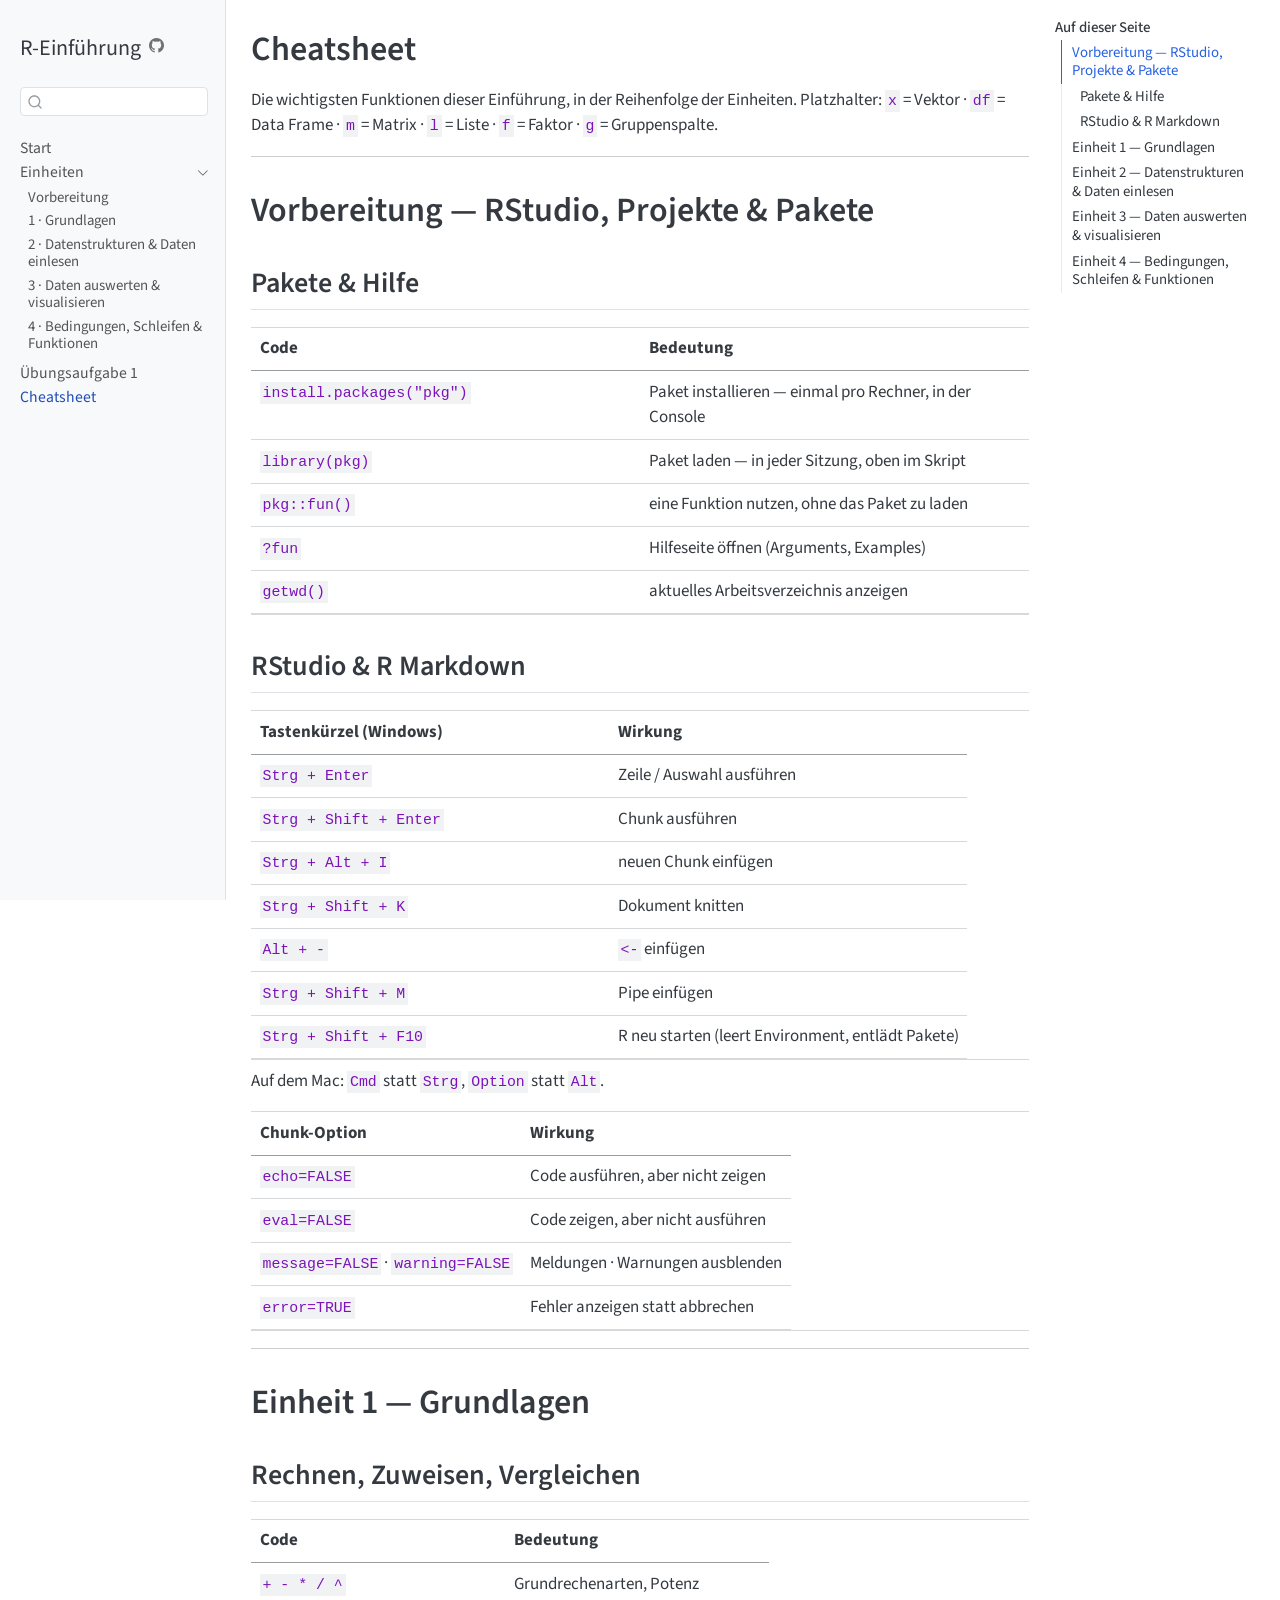
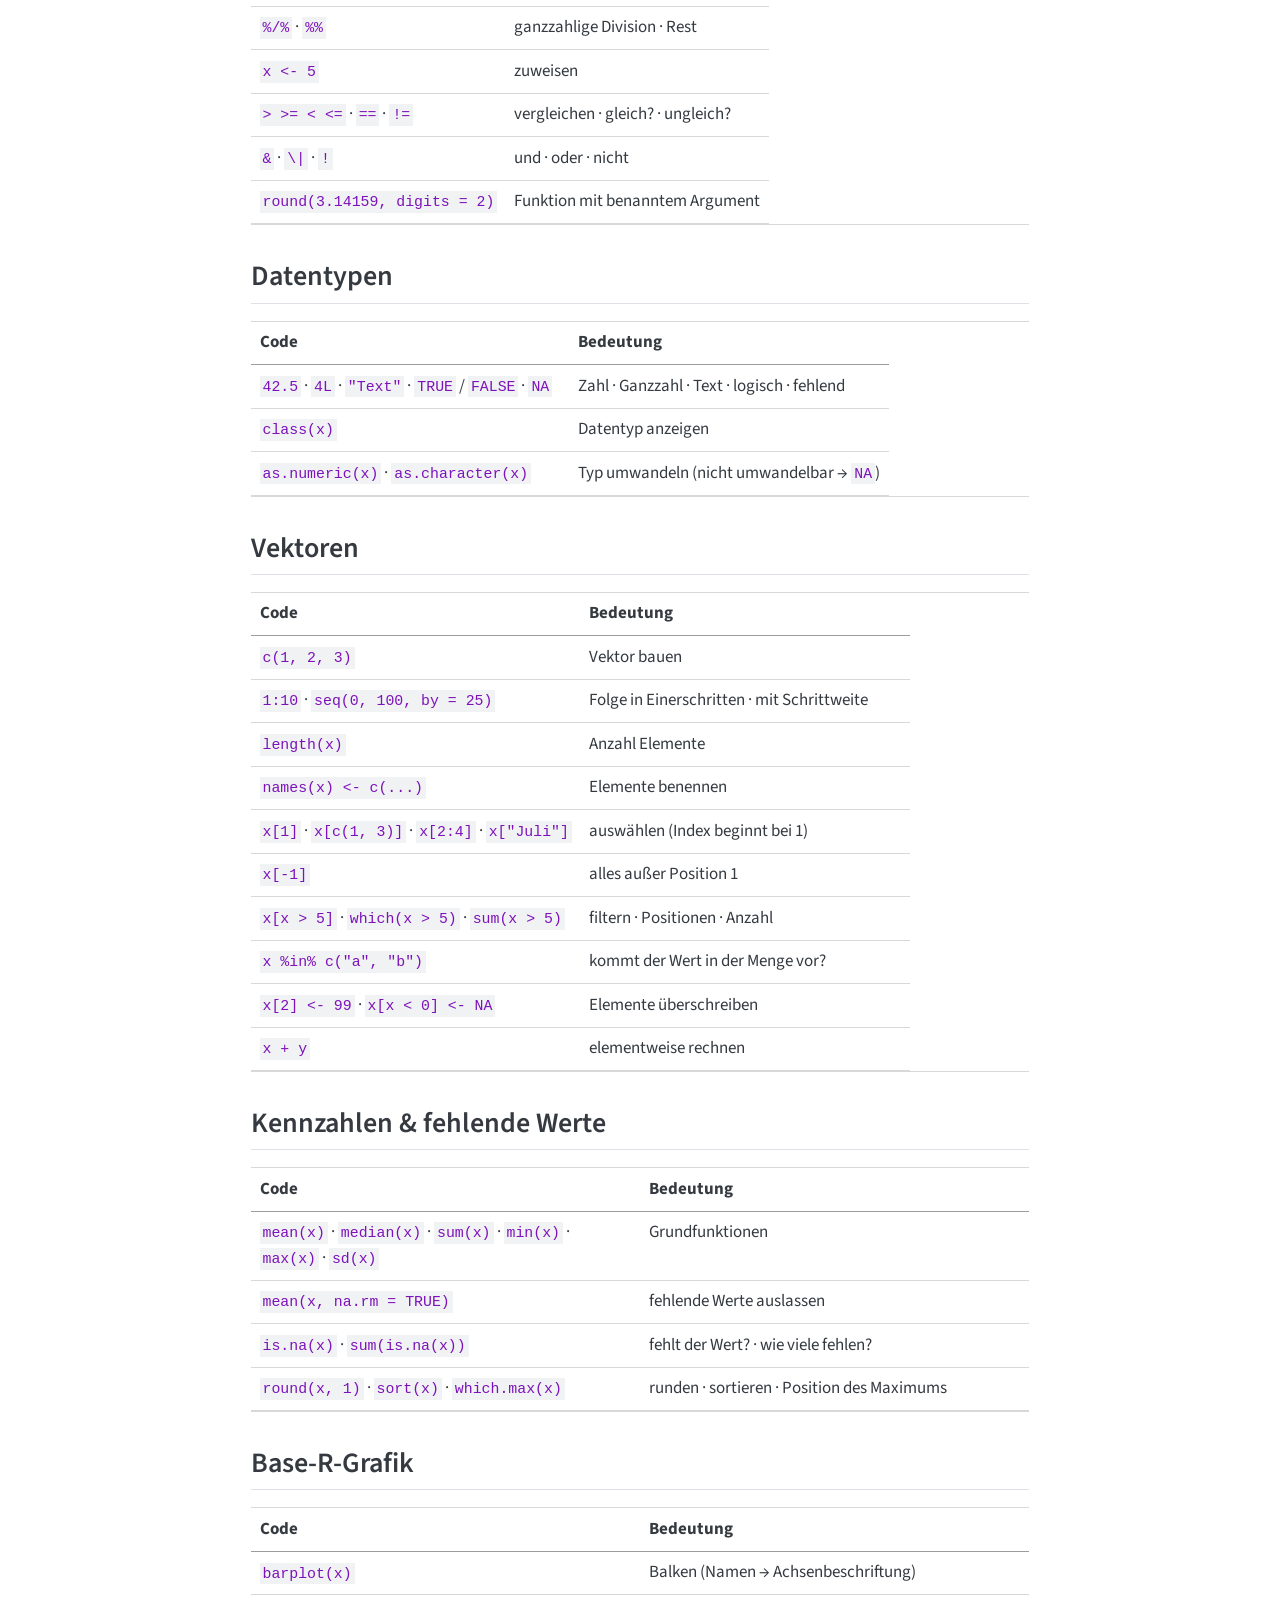
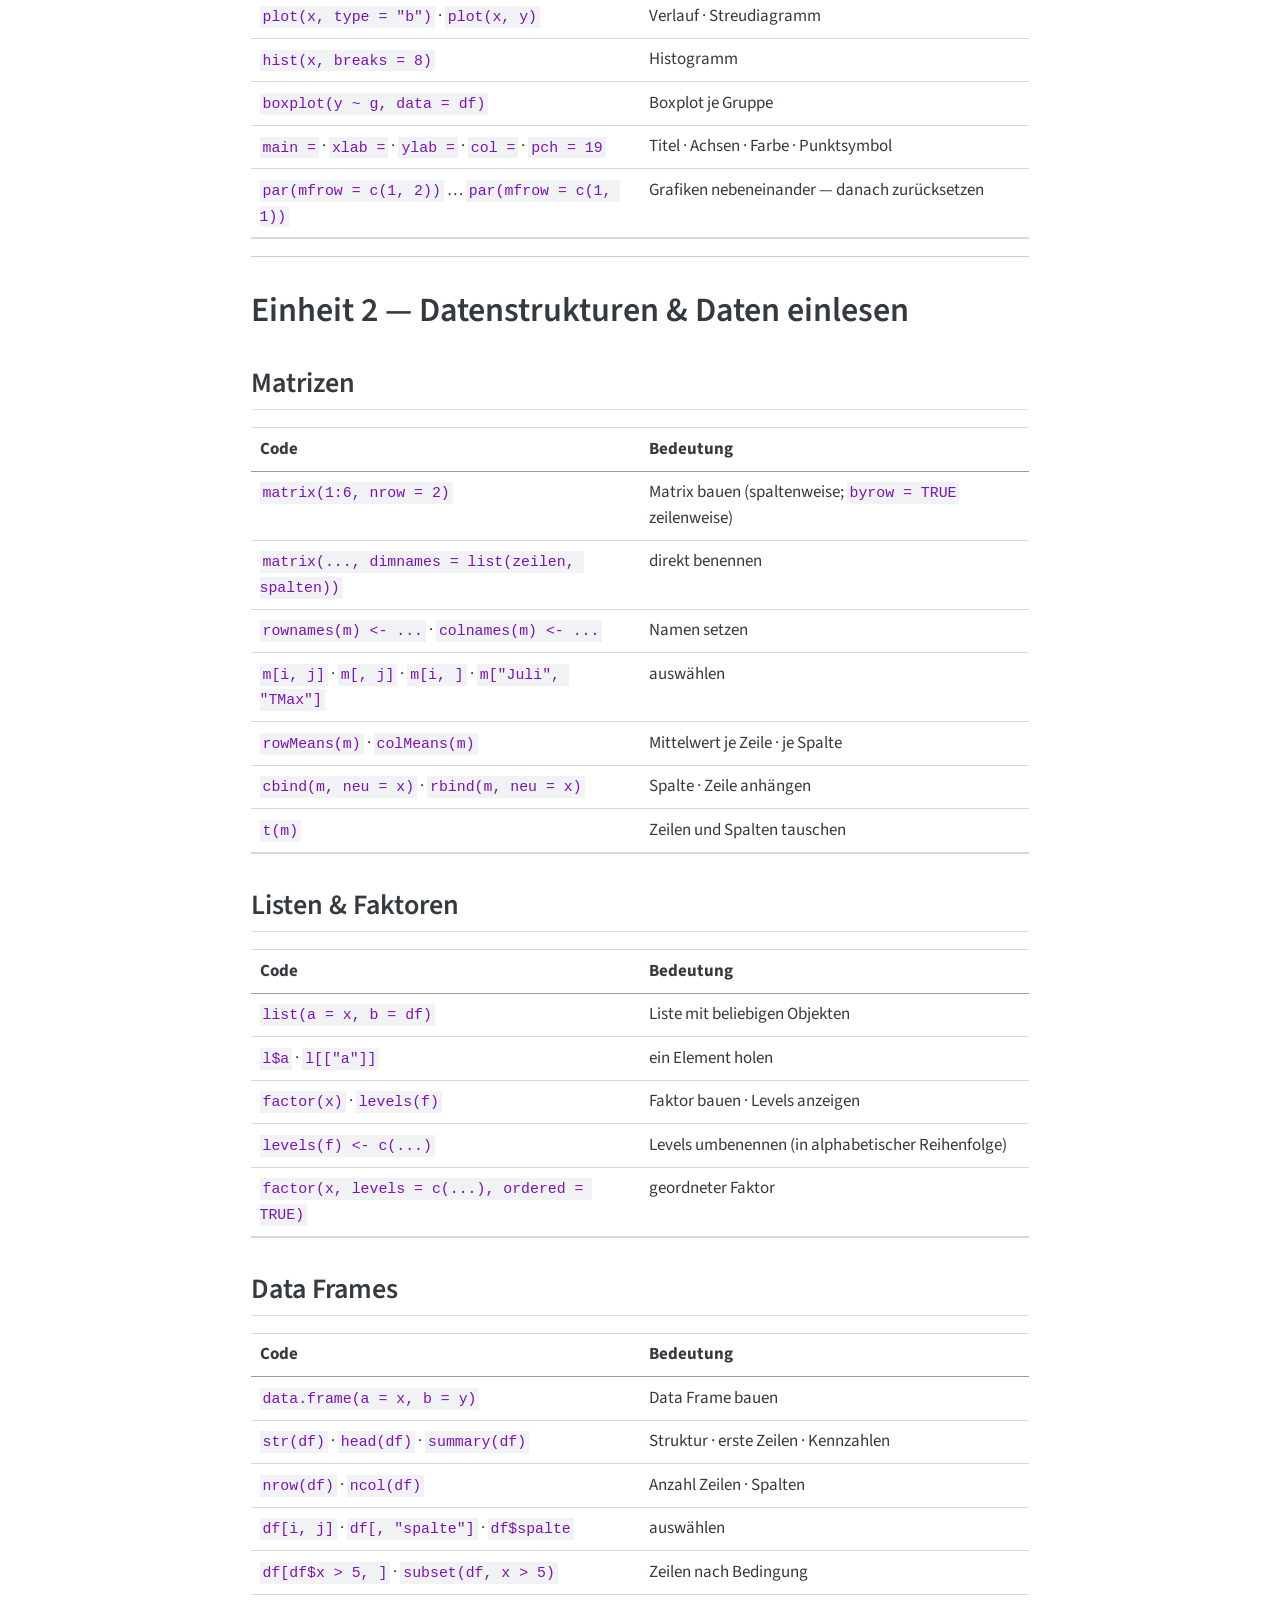
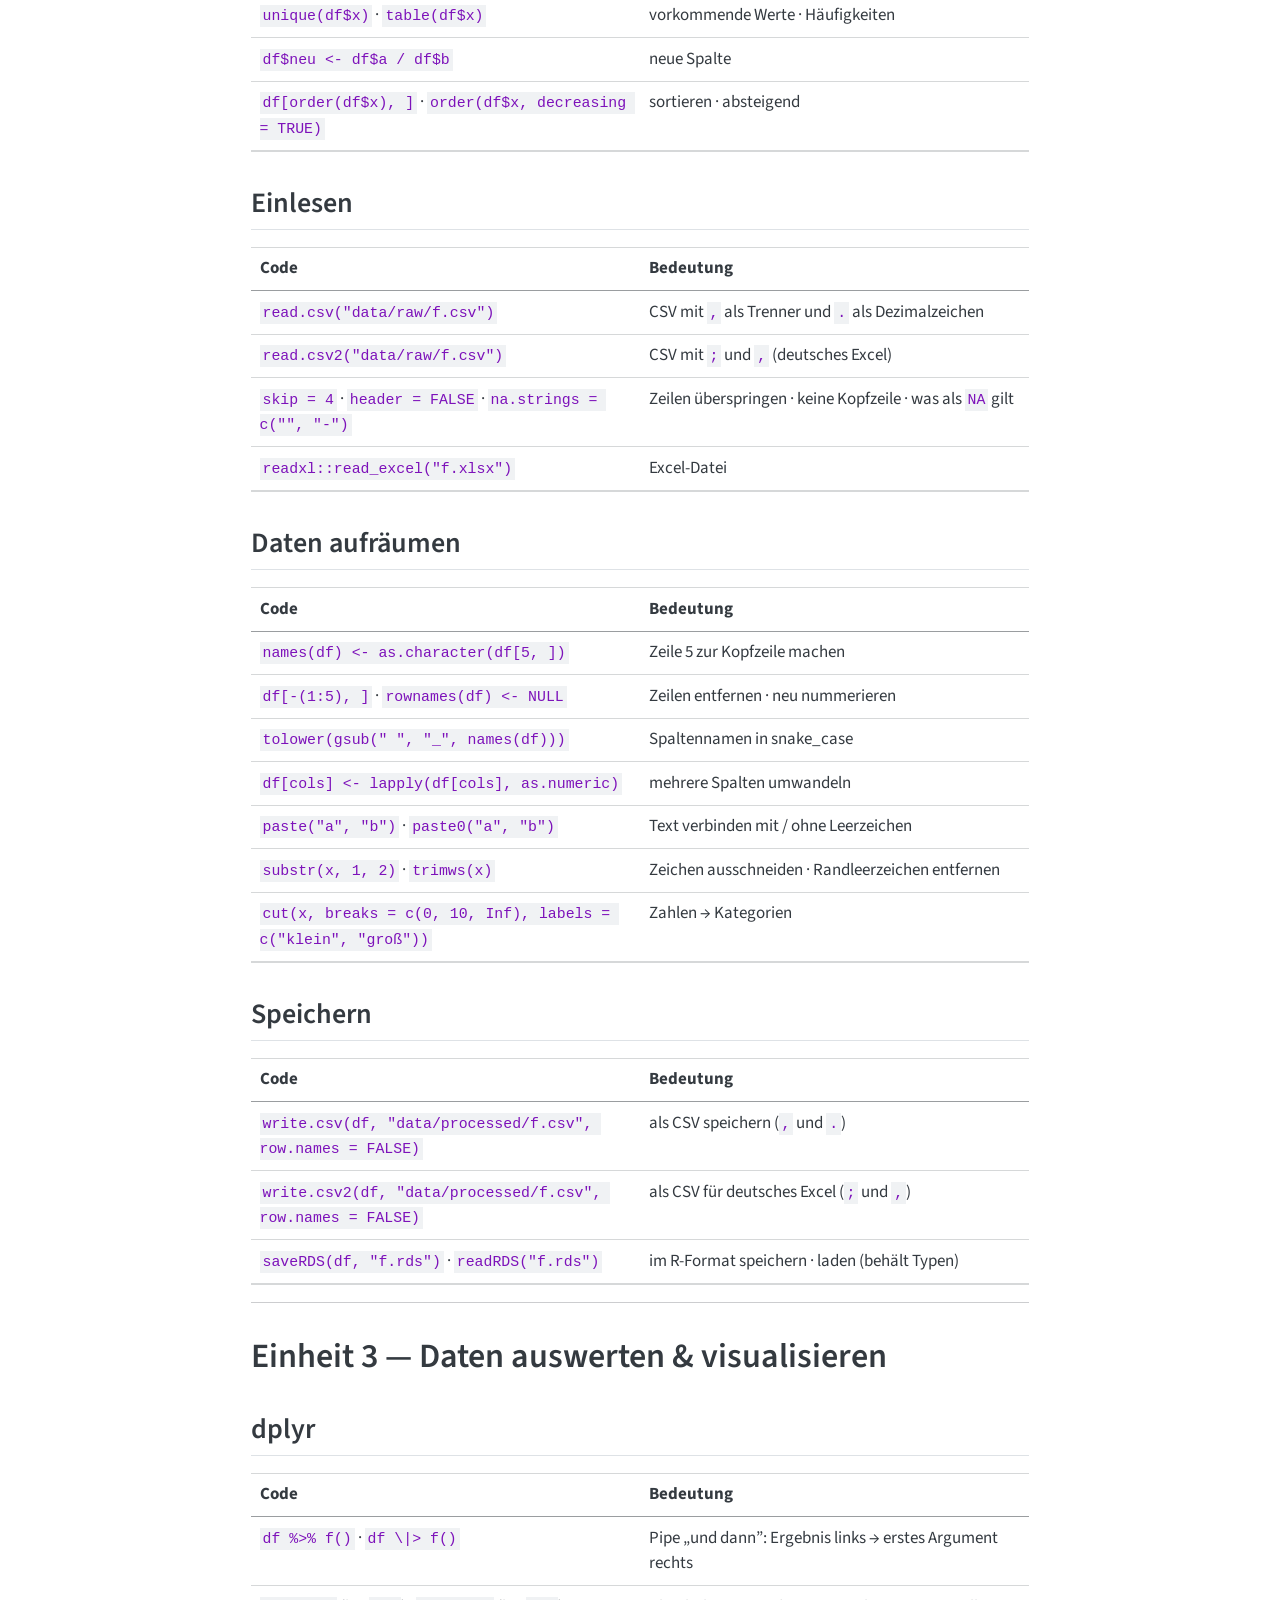
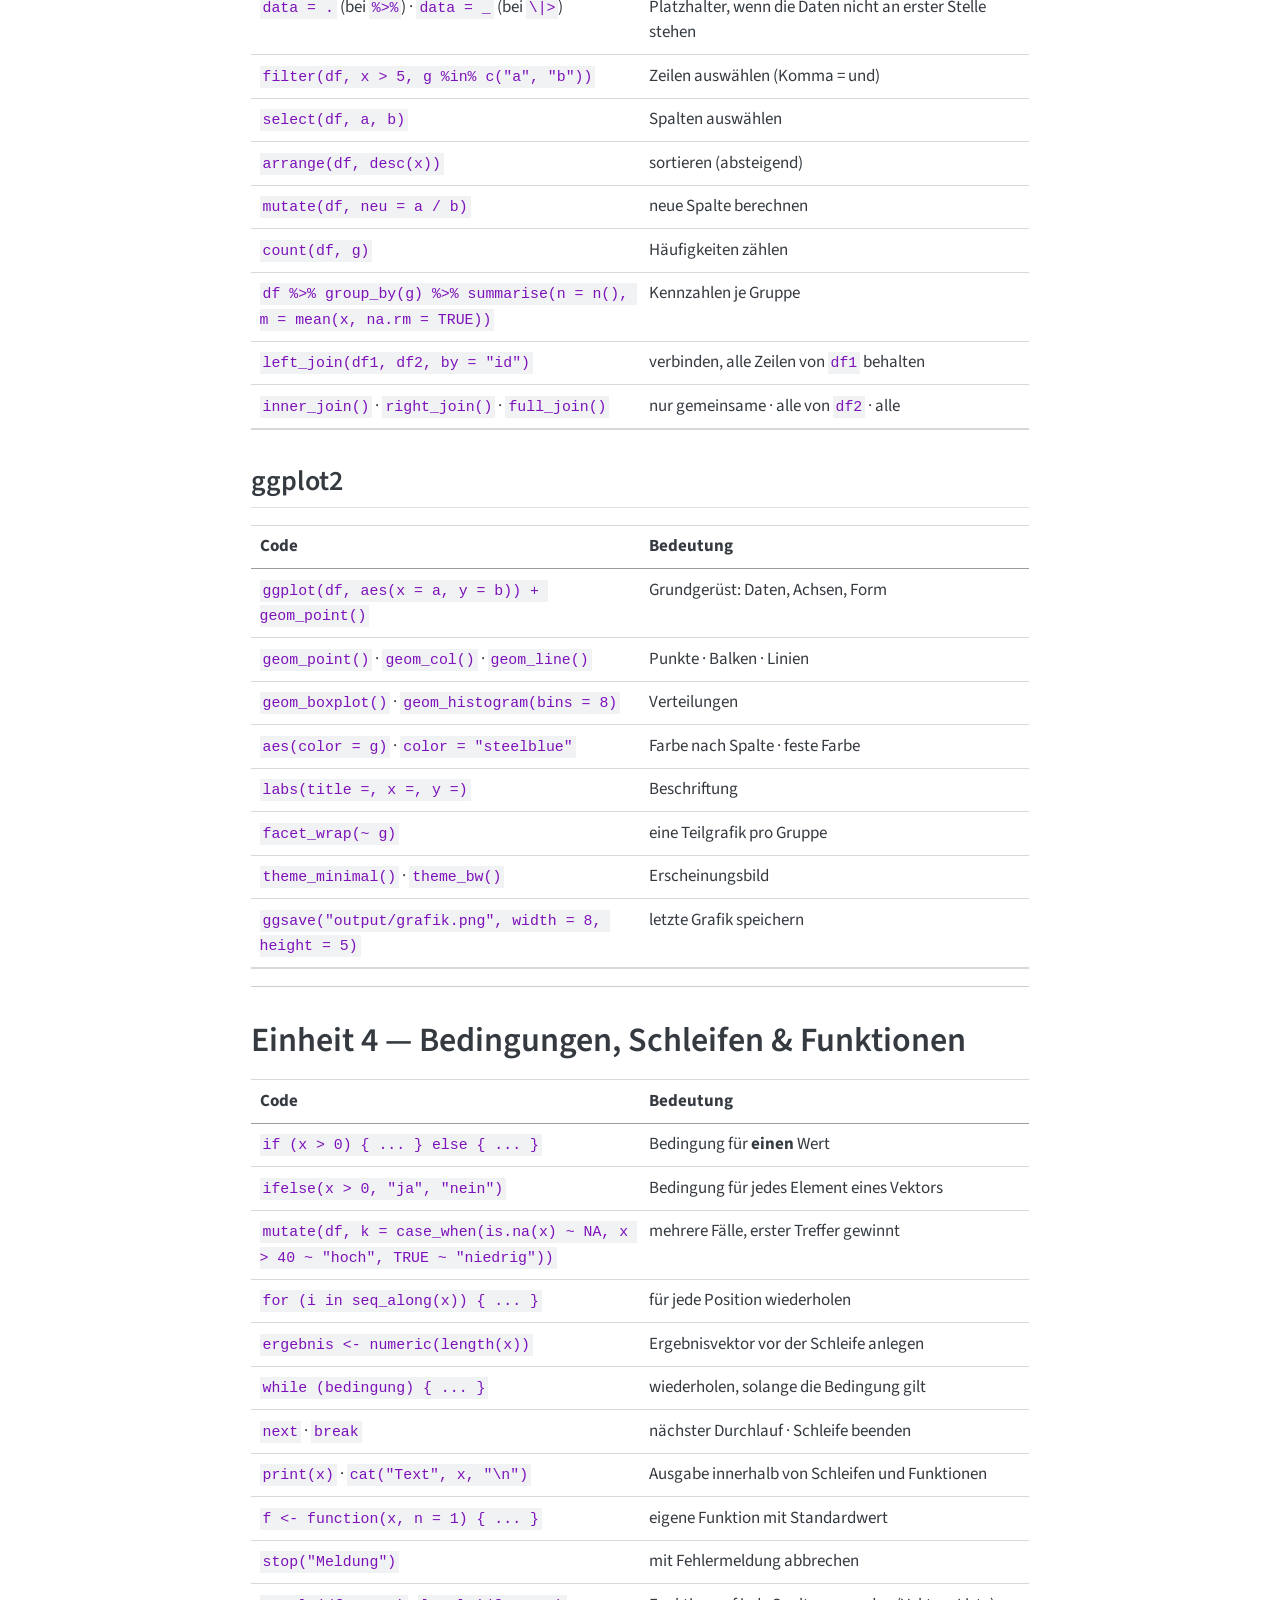
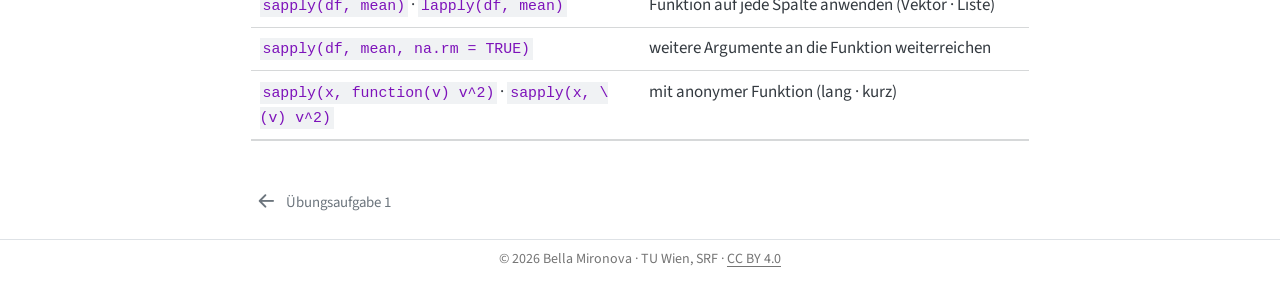
==== commit f2c6456f: "fix: minor fixes" ====
--- a/docs/cheatsheet.html
+++ b/docs/cheatsheet.html
@@ -33,7 +33,7 @@
 <script src="site_libs/quarto-search/fuse.min.js"></script>
 <script src="site_libs/quarto-search/quarto-search.js"></script>
 <meta name="quarto:offset" content="./">
-<link href="./abschlussprojekt.html" rel="prev">
+<link href="./uebungsaufgabe-1.html" rel="prev">
 <script src="site_libs/quarto-html/quarto.js" type="module"></script>
 <script src="site_libs/quarto-html/tabsets/tabsets.js" type="module"></script>
 <script src="site_libs/quarto-html/popper.min.js"></script>
@@ -130,8 +130,8 @@
       <ul id="quarto-sidebar-section-1" class="collapse list-unstyled sidebar-section depth1 show">  
           <li class="sidebar-item">
   <div class="sidebar-item-container"> 
-  <a href="./einheit-0.html" class="sidebar-item-text sidebar-link">
- <span class="menu-text">0 · RStudio, Projekte &amp; Pakete</span></a>
+  <a href="./vorbereitung.html" class="sidebar-item-text sidebar-link">
+ <span class="menu-text">Vorbereitung</span></a>
   </div>
 </li>
           <li class="sidebar-item">
@@ -143,7 +143,7 @@
           <li class="sidebar-item">
   <div class="sidebar-item-container"> 
   <a href="./einheit-2.html" class="sidebar-item-text sidebar-link">
- <span class="menu-text">2 · Daten einlesen &amp; aufräumen</span></a>
+ <span class="menu-text">2 · Datenstrukturen &amp; Daten einlesen</span></a>
   </div>
 </li>
           <li class="sidebar-item">
@@ -162,8 +162,8 @@
   </li>
         <li class="sidebar-item">
   <div class="sidebar-item-container"> 
-  <a href="./abschlussprojekt.html" class="sidebar-item-text sidebar-link">
- <span class="menu-text">Abschlussprojekt</span></a>
+  <a href="./uebungsaufgabe-1.html" class="sidebar-item-text sidebar-link">
+ <span class="menu-text">Übungsaufgabe 1</span></a>
   </div>
 </li>
         <li class="sidebar-item">
@@ -182,7 +182,7 @@
     <h2 id="toc-title">Auf dieser Seite</h2>
    
   <ul class="collapse">
-  <li><a href="#einheit-0-rstudio-projekte-pakete" id="toc-einheit-0-rstudio-projekte-pakete" class="nav-link active" data-scroll-target="#einheit-0-rstudio-projekte-pakete">Einheit 0 — RStudio, Projekte &amp; Pakete</a>
+  <li><a href="#vorbereitung-rstudio-projekte-pakete" id="toc-vorbereitung-rstudio-projekte-pakete" class="nav-link active" data-scroll-target="#vorbereitung-rstudio-projekte-pakete">Vorbereitung — RStudio, Projekte &amp; Pakete</a>
   <ul class="collapse">
   <li><a href="#pakete-hilfe" id="toc-pakete-hilfe" class="nav-link" data-scroll-target="#pakete-hilfe">Pakete &amp; Hilfe</a></li>
   <li><a href="#rstudio-r-markdown" id="toc-rstudio-r-markdown" class="nav-link" data-scroll-target="#rstudio-r-markdown">RStudio &amp; R Markdown</a></li>
@@ -193,11 +193,11 @@
   <li><a href="#datentypen" id="toc-datentypen" class="nav-link" data-scroll-target="#datentypen">Datentypen</a></li>
   <li><a href="#vektoren" id="toc-vektoren" class="nav-link" data-scroll-target="#vektoren">Vektoren</a></li>
   <li><a href="#kennzahlen-fehlende-werte" id="toc-kennzahlen-fehlende-werte" class="nav-link" data-scroll-target="#kennzahlen-fehlende-werte">Kennzahlen &amp; fehlende Werte</a></li>
-  <li><a href="#matrizen" id="toc-matrizen" class="nav-link" data-scroll-target="#matrizen">Matrizen</a></li>
   <li><a href="#base-r-grafik" id="toc-base-r-grafik" class="nav-link" data-scroll-target="#base-r-grafik">Base-R-Grafik</a></li>
   </ul></li>
-  <li><a href="#einheit-2-daten-einlesen-aufräumen" id="toc-einheit-2-daten-einlesen-aufräumen" class="nav-link" data-scroll-target="#einheit-2-daten-einlesen-aufräumen">Einheit 2 — Daten einlesen &amp; aufräumen</a>
+  <li><a href="#einheit-2-datenstrukturen-daten-einlesen" id="toc-einheit-2-datenstrukturen-daten-einlesen" class="nav-link" data-scroll-target="#einheit-2-datenstrukturen-daten-einlesen">Einheit 2 — Datenstrukturen &amp; Daten einlesen</a>
   <ul class="collapse">
+  <li><a href="#matrizen" id="toc-matrizen" class="nav-link" data-scroll-target="#matrizen">Matrizen</a></li>
   <li><a href="#listen-faktoren" id="toc-listen-faktoren" class="nav-link" data-scroll-target="#listen-faktoren">Listen &amp; Faktoren</a></li>
   <li><a href="#data-frames" id="toc-data-frames" class="nav-link" data-scroll-target="#data-frames">Data Frames</a></li>
   <li><a href="#einlesen" id="toc-einlesen" class="nav-link" data-scroll-target="#einlesen">Einlesen</a></li>
@@ -237,8 +237,8 @@
 
 <p>Die wichtigsten Funktionen dieser Einführung, in der Reihenfolge der Einheiten. Platzhalter: <code>x</code> = Vektor · <code>df</code> = Data Frame · <code>m</code> = Matrix · <code>l</code> = Liste · <code>f</code> = Faktor · <code>g</code> = Gruppenspalte.</p>
 <hr>
-<section id="einheit-0-rstudio-projekte-pakete" class="level1">
-<h1>Einheit 0 — RStudio, Projekte &amp; Pakete</h1>
+<section id="vorbereitung-rstudio-projekte-pakete" class="level1">
+<h1>Vorbereitung — RStudio, Projekte &amp; Pakete</h1>
 <section id="pakete-hilfe" class="level2">
 <h2 class="anchored" data-anchor-id="pakete-hilfe">Pakete &amp; Hilfe</h2>
 <table class="caption-top table">
@@ -508,6 +508,51 @@
 </tbody>
 </table>
 </section>
+<section id="base-r-grafik" class="level2">
+<h2 class="anchored" data-anchor-id="base-r-grafik">Base-R-Grafik</h2>
+<table class="caption-top table">
+<colgroup>
+<col style="width: 50%">
+<col style="width: 50%">
+</colgroup>
+<thead>
+<tr class="header">
+<th>Code</th>
+<th>Bedeutung</th>
+</tr>
+</thead>
+<tbody>
+<tr class="odd">
+<td><code>barplot(x)</code></td>
+<td>Balken (Namen → Achsenbeschriftung)</td>
+</tr>
+<tr class="even">
+<td><code>plot(x, type = "b")</code> · <code>plot(x, y)</code></td>
+<td>Verlauf · Streudiagramm</td>
+</tr>
+<tr class="odd">
+<td><code>hist(x, breaks = 8)</code></td>
+<td>Histogramm</td>
+</tr>
+<tr class="even">
+<td><code>boxplot(y ~ g, data = df)</code></td>
+<td>Boxplot je Gruppe</td>
+</tr>
+<tr class="odd">
+<td><code>main =</code> · <code>xlab =</code> · <code>ylab =</code> · <code>col =</code> · <code>pch = 19</code></td>
+<td>Titel · Achsen · Farbe · Punktsymbol</td>
+</tr>
+<tr class="even">
+<td><code>par(mfrow = c(1, 2))</code> … <code>par(mfrow = c(1, 1))</code></td>
+<td>Grafiken nebeneinander — danach zurücksetzen</td>
+</tr>
+</tbody>
+</table>
+<hr>
+</section>
+</section>
+<section id="einheit-2-datenstrukturen-daten-einlesen" class="level1">
+<h1>Einheit 2 — Datenstrukturen &amp; Daten einlesen</h1>
 <section id="matrizen" class="level2">
 <h2 class="anchored" data-anchor-id="matrizen">Matrizen</h2>
 <table class="caption-top table">
@@ -553,51 +598,6 @@
 </tbody>
 </table>
 </section>
-<section id="base-r-grafik" class="level2">
-<h2 class="anchored" data-anchor-id="base-r-grafik">Base-R-Grafik</h2>
-<table class="caption-top table">
-<colgroup>
-<col style="width: 50%">
-<col style="width: 50%">
-</colgroup>
-<thead>
-<tr class="header">
-<th>Code</th>
-<th>Bedeutung</th>
-</tr>
-</thead>
-<tbody>
-<tr class="odd">
-<td><code>barplot(x)</code></td>
-<td>Balken (Namen → Achsenbeschriftung)</td>
-</tr>
-<tr class="even">
-<td><code>plot(x, type = "b")</code> · <code>plot(x, y)</code></td>
-<td>Verlauf · Streudiagramm</td>
-</tr>
-<tr class="odd">
-<td><code>hist(x, breaks = 8)</code></td>
-<td>Histogramm</td>
-</tr>
-<tr class="even">
-<td><code>boxplot(y ~ g, data = df)</code></td>
-<td>Boxplot je Gruppe</td>
-</tr>
-<tr class="odd">
-<td><code>main =</code> · <code>xlab =</code> · <code>ylab =</code> · <code>col =</code> · <code>pch = 19</code></td>
-<td>Titel · Achsen · Farbe · Punktsymbol</td>
-</tr>
-<tr class="even">
-<td><code>par(mfrow = c(1, 2))</code> … <code>par(mfrow = c(1, 1))</code></td>
-<td>Grafiken nebeneinander — danach zurücksetzen</td>
-</tr>
-</tbody>
-</table>
-<hr>
-</section>
-</section>
-<section id="einheit-2-daten-einlesen-aufräumen" class="level1">
-<h1>Einheit 2 — Daten einlesen &amp; aufräumen</h1>
 <section id="listen-faktoren" class="level2">
 <h2 class="anchored" data-anchor-id="listen-faktoren">Listen &amp; Faktoren</h2>
 <table class="caption-top table">
@@ -1378,8 +1378,8 @@
   </script>
 <nav class="page-navigation">
   <div class="nav-page nav-page-previous">
-      <a href="./abschlussprojekt.html" class="pagination-link" aria-label="Abschlussprojekt">
-        <i class="bi bi-arrow-left-short"></i> <span class="nav-page-text">Abschlussprojekt</span>
+      <a href="./uebungsaufgabe-1.html" class="pagination-link" aria-label="Übungsaufgabe 1">
+        <i class="bi bi-arrow-left-short"></i> <span class="nav-page-text">Übungsaufgabe 1</span>
       </a>          
   </div>
   <div class="nav-page nav-page-next">
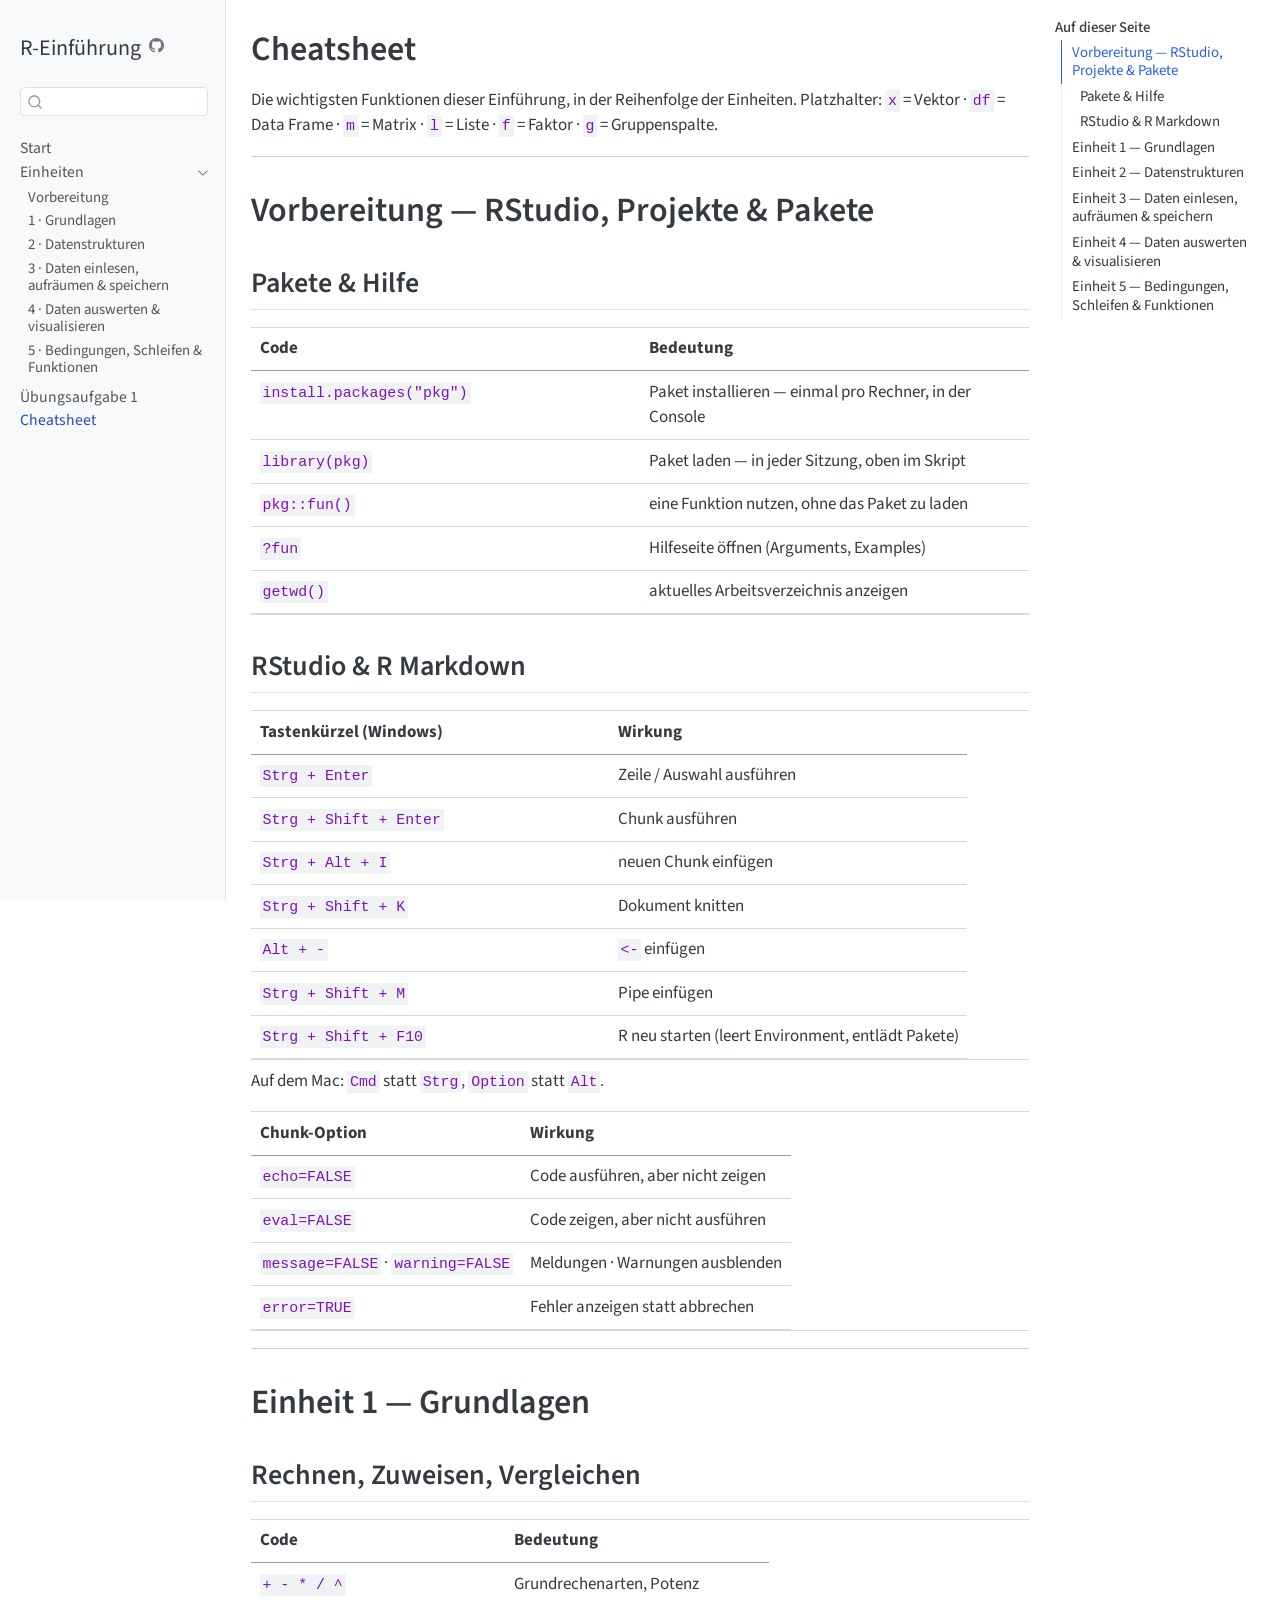
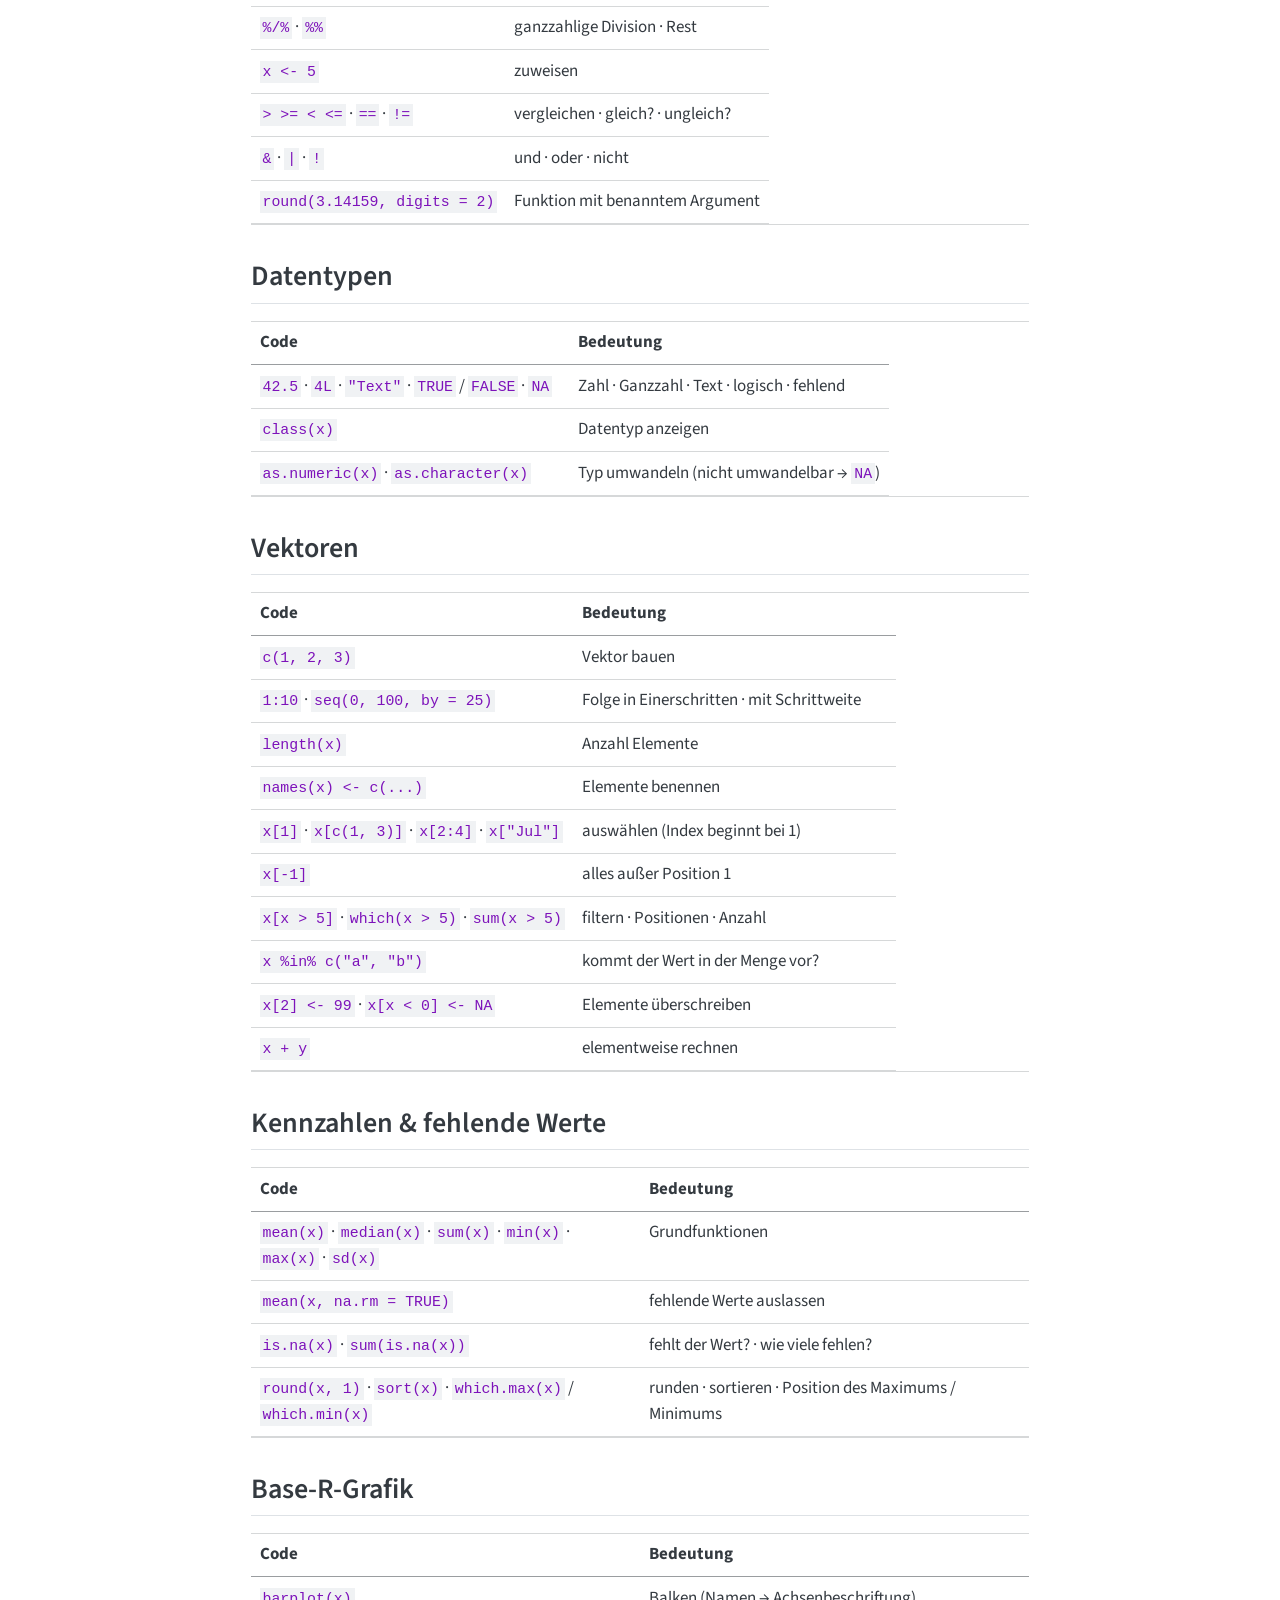
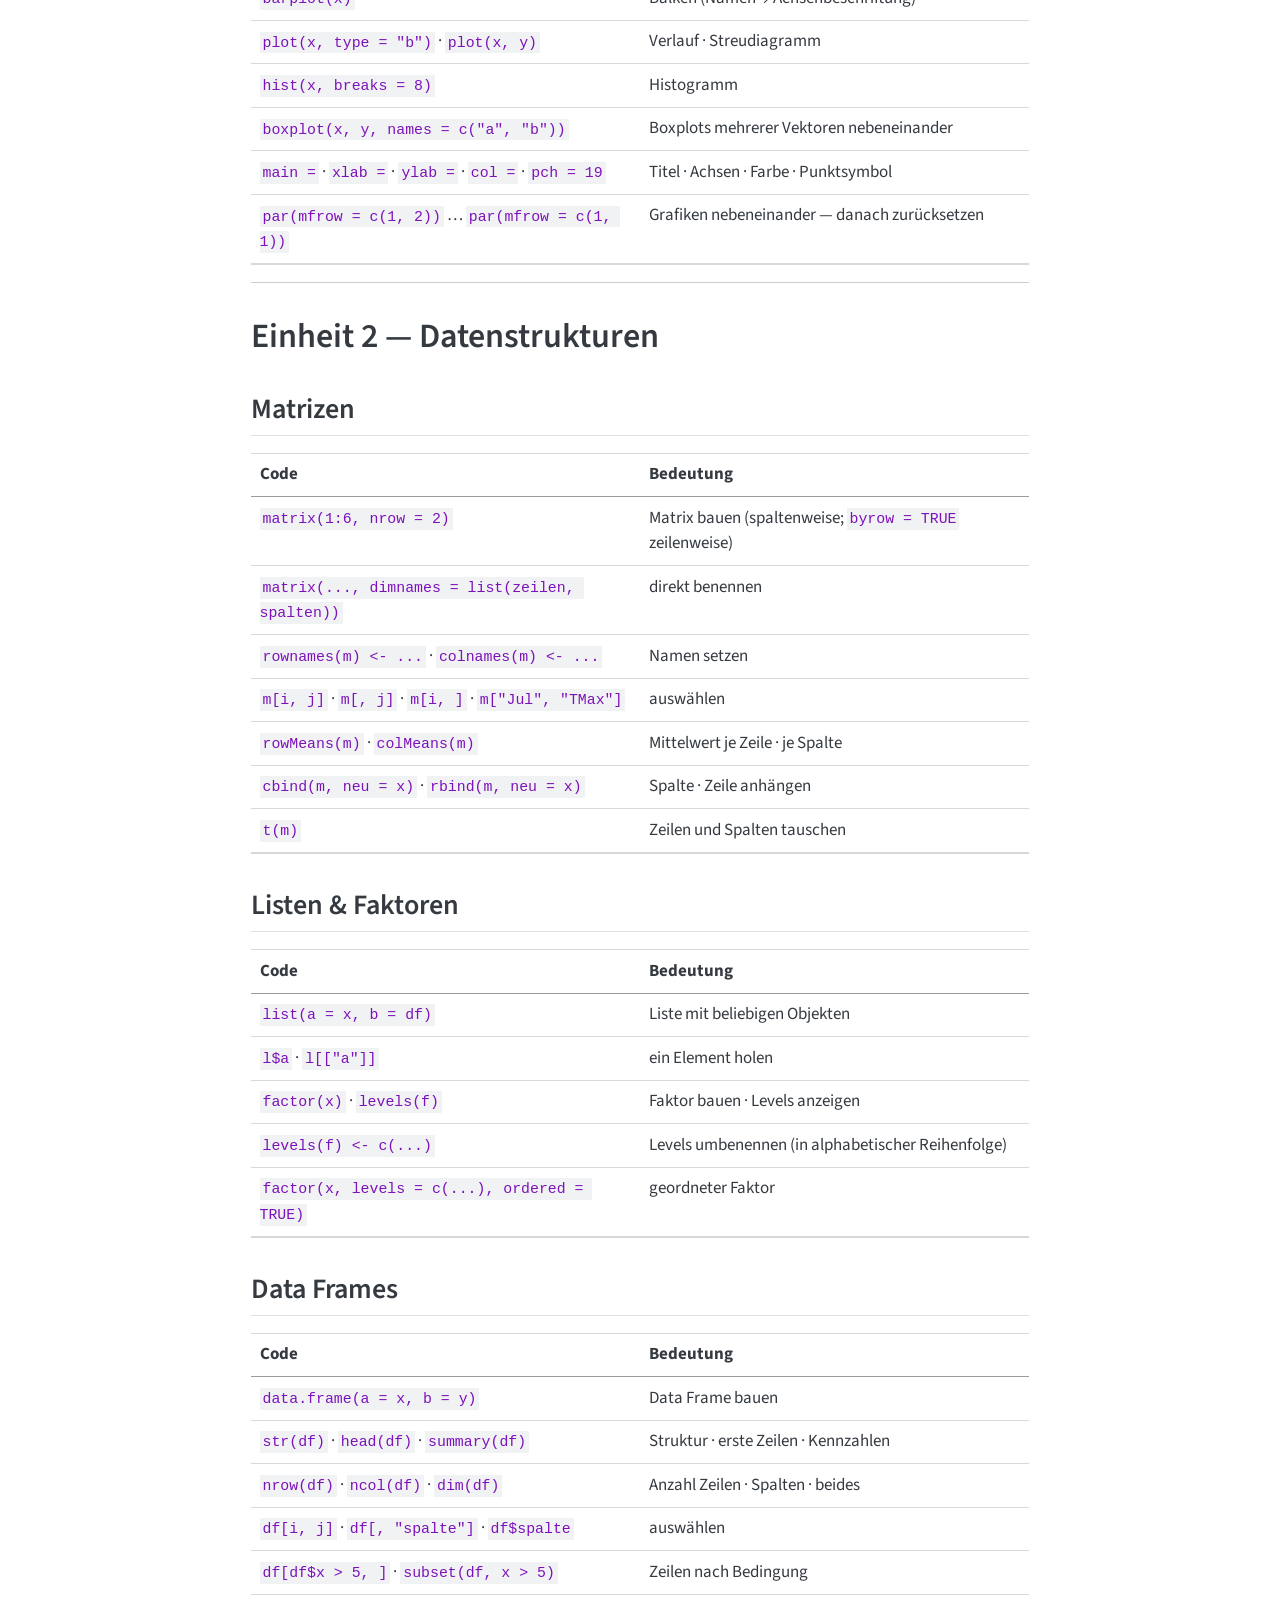
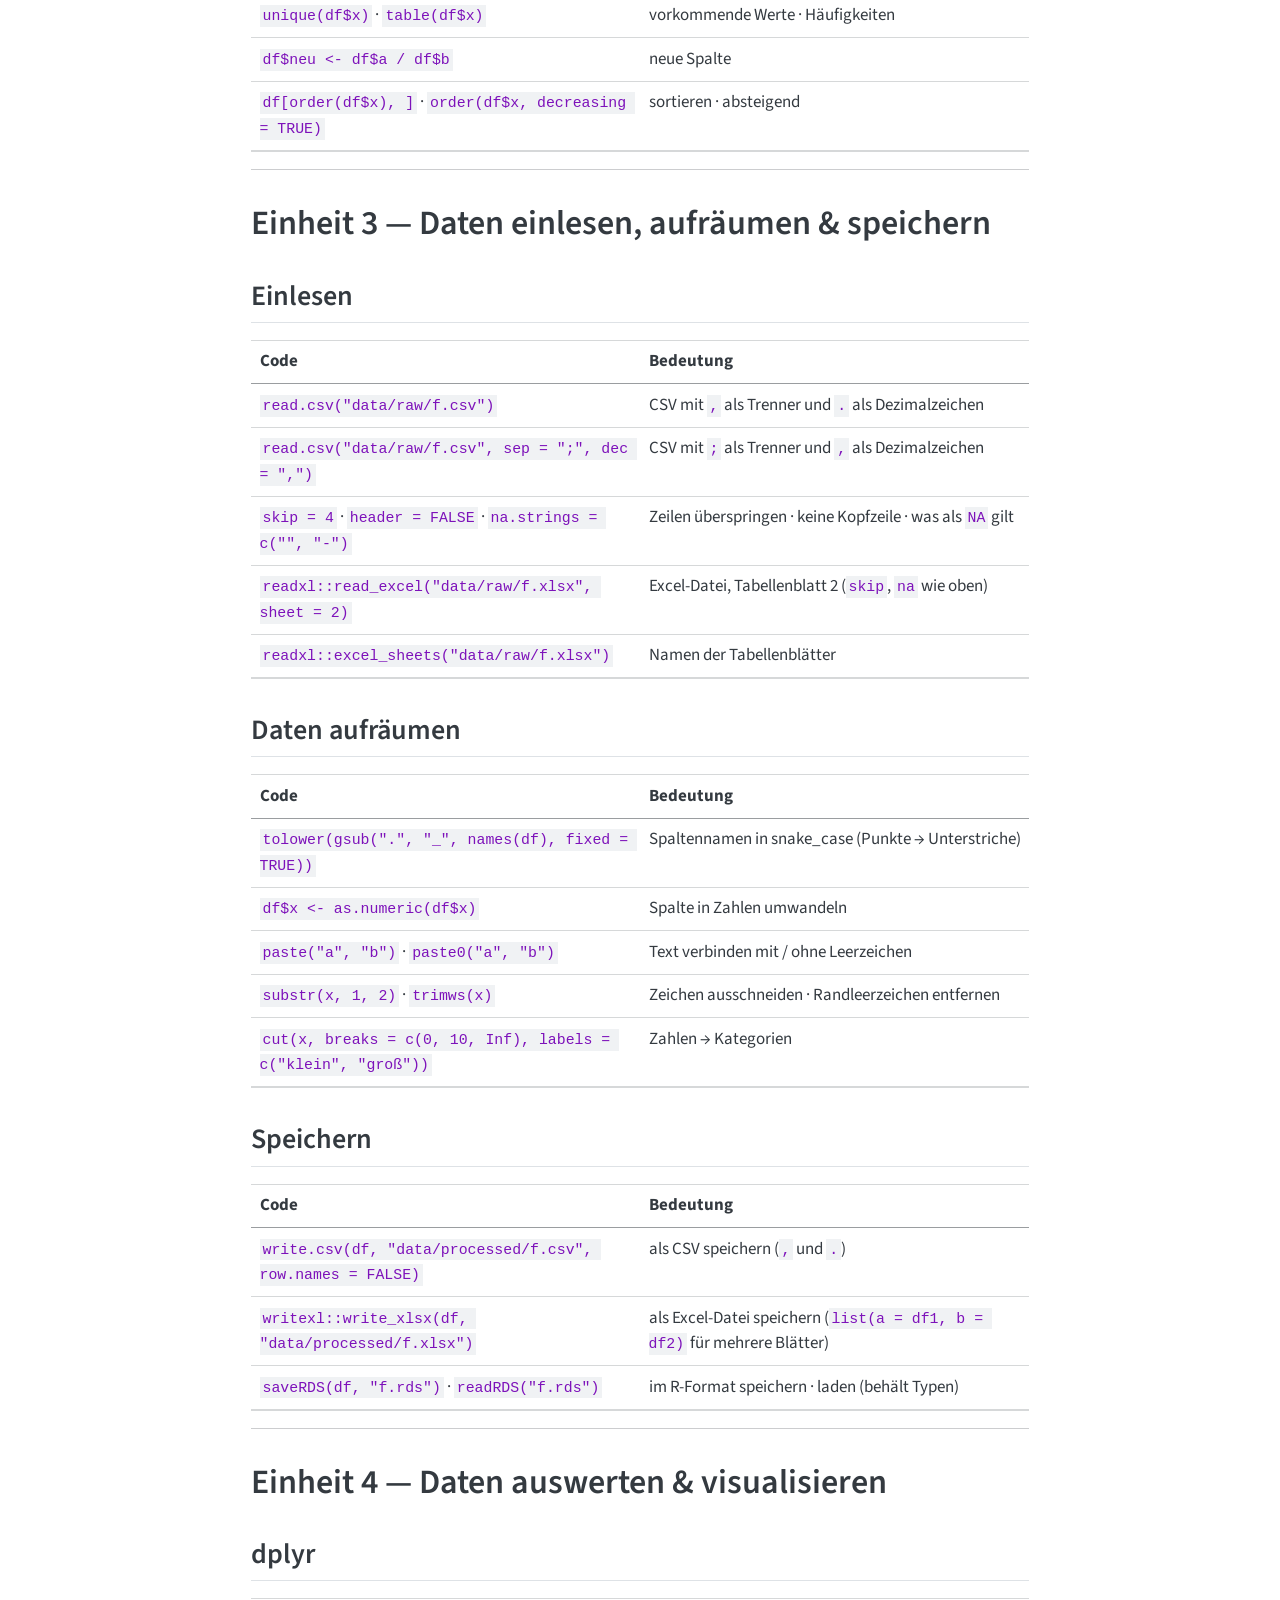
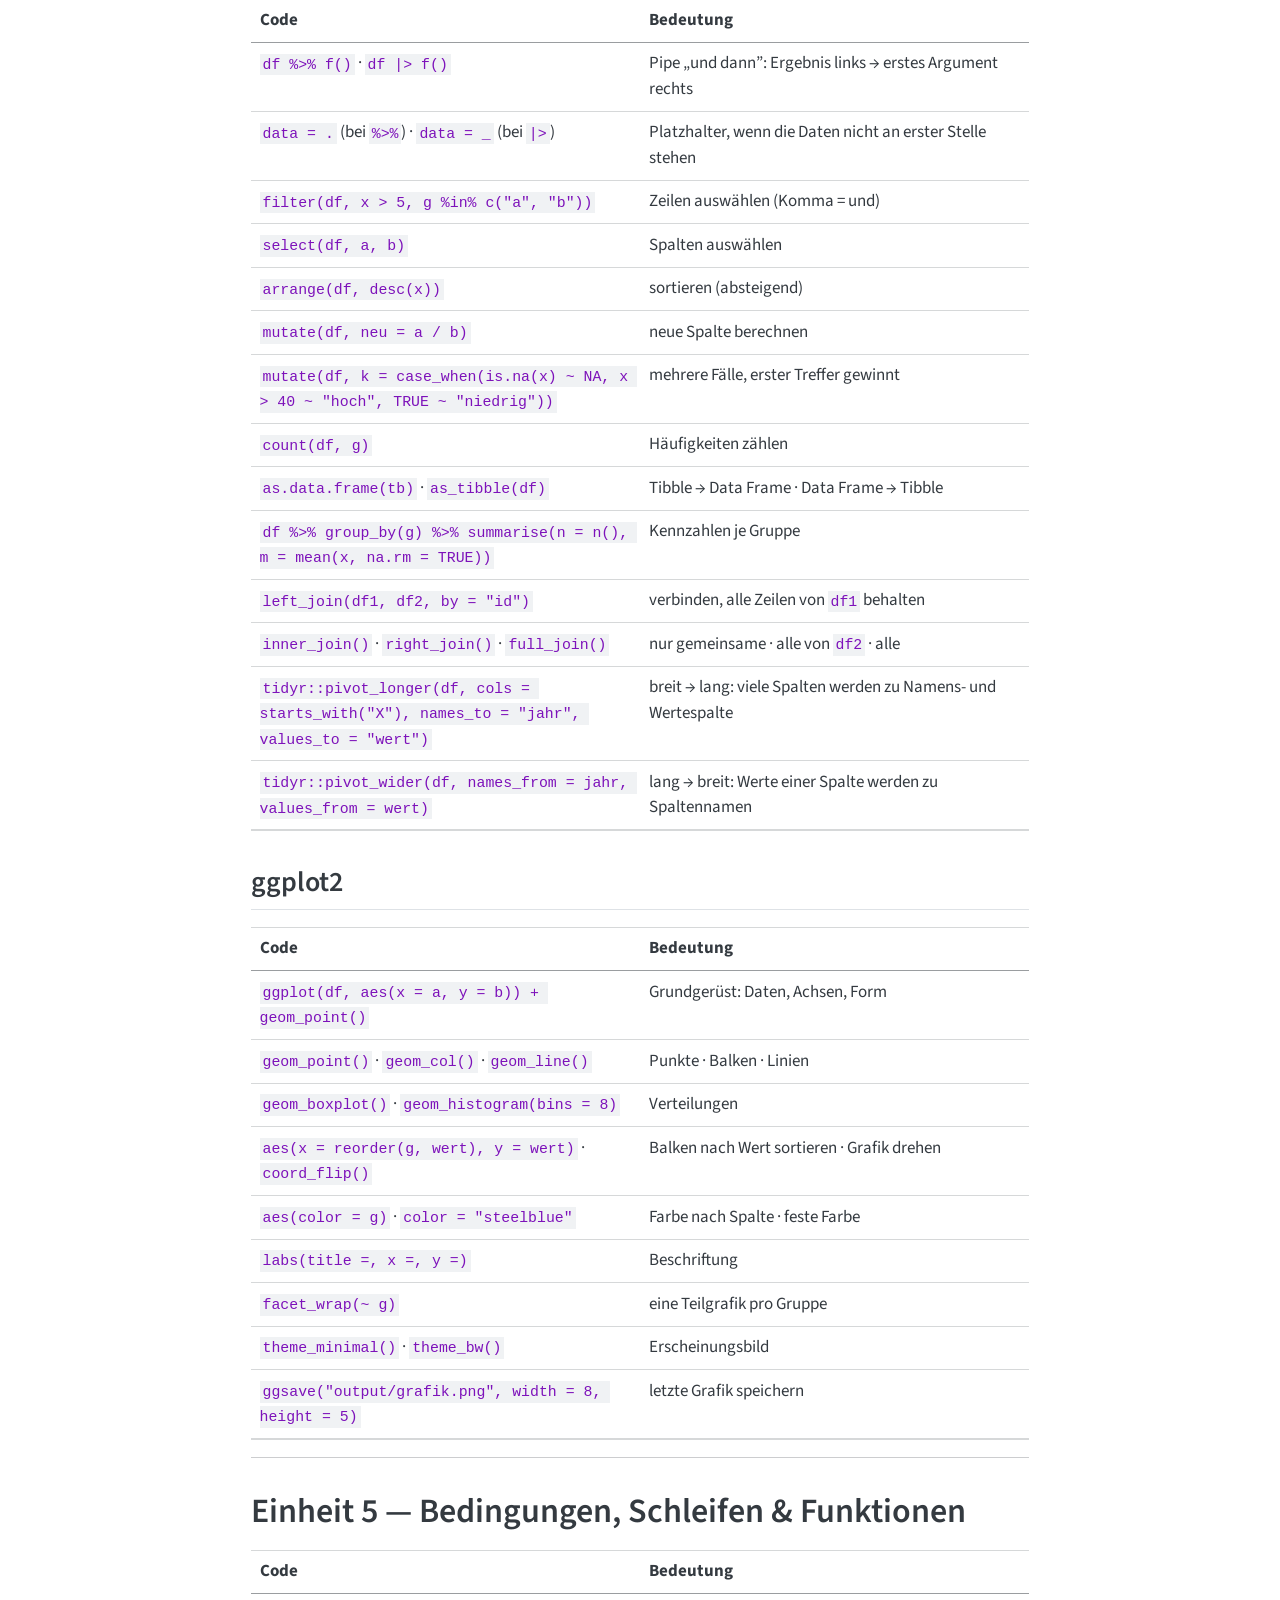
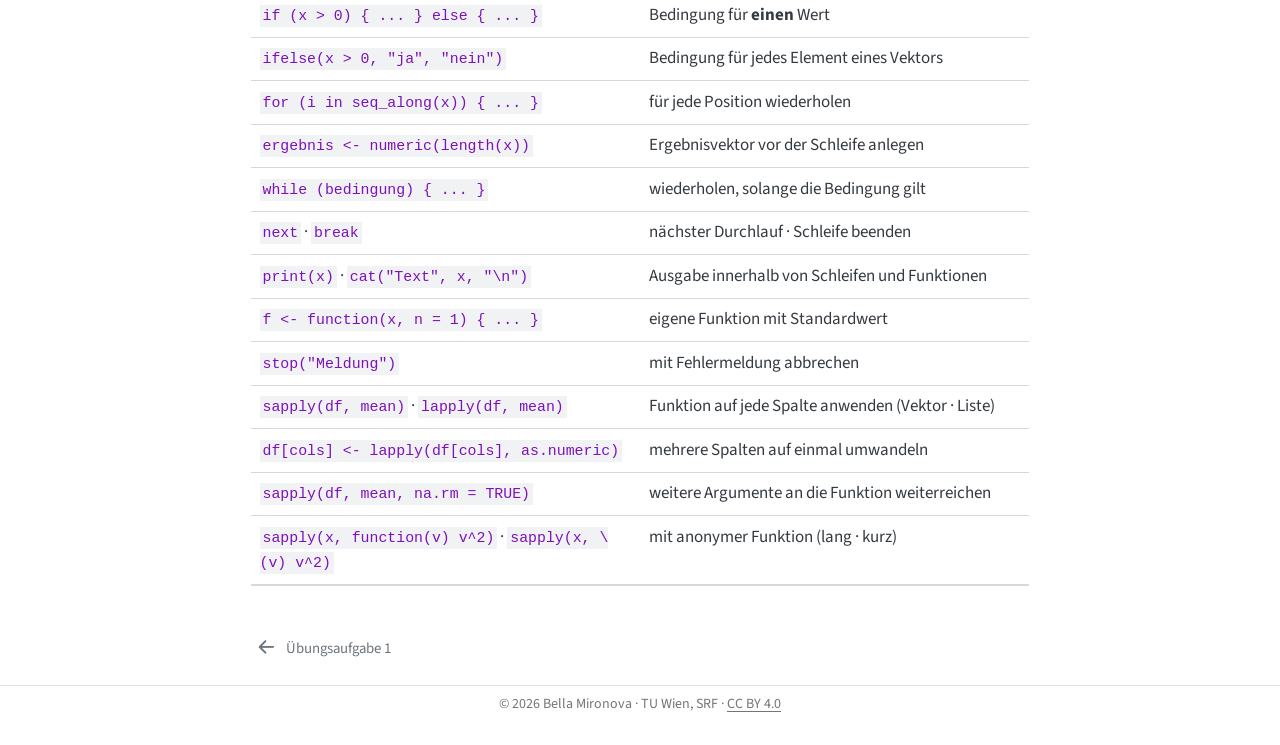
==== commit e6a211ef: "feat: revise units, add Übungsaufgabe 1 and switch to real data" ====
--- a/docs/cheatsheet.html
+++ b/docs/cheatsheet.html
@@ -2,7 +2,7 @@
 <html xmlns="http://www.w3.org/1999/xhtml" lang="de" xml:lang="de"><head>
 
 <meta charset="utf-8">
-<meta name="generator" content="quarto-1.9.38">
+<meta name="generator" content="quarto-1.10.18">
 
 <meta name="viewport" content="width=device-width, initial-scale=1.0, user-scalable=yes">
 
@@ -12,10 +12,13 @@
 /* Default styles provided by pandoc.
 ** See https://pandoc.org/MANUAL.html#variables-for-html for config info.
 */
-code{white-space: pre-wrap;}
 span.smallcaps{font-variant: small-caps;}
-div.columns{display: flex; gap: min(4vw, 1.5em);}
-div.column{flex: auto; overflow-x: auto;}
+div.columns{display: flex; gap: 1.5em;}
+div.column{flex: auto;}
+@media screen {
+div.columns{gap: min(4vw, 1.5em);}
+div.column{overflow-x: auto;}
+}
 div.hanging-indent{margin-left: 1.5em; text-indent: -1.5em;}
 ul.task-list{list-style: none;}
 ul.task-list li input[type="checkbox"] {
@@ -40,10 +43,10 @@
 <script src="site_libs/quarto-html/tippy.umd.min.js"></script>
 <script src="site_libs/quarto-html/anchor.min.js"></script>
 <link href="site_libs/quarto-html/tippy.css" rel="stylesheet">
-<link href="site_libs/quarto-html/quarto-syntax-highlighting-15634bcf2e68342d4ad2dfa704d543f6.css" rel="stylesheet" id="quarto-text-highlighting-styles">
+<link href="site_libs/quarto-html/quarto-syntax-highlighting-64a204ab8560d761af7679ceaba22944.css" rel="stylesheet" id="quarto-text-highlighting-styles">
 <script src="site_libs/bootstrap/bootstrap.min.js"></script>
 <link href="site_libs/bootstrap/bootstrap-icons.css" rel="stylesheet">
-<link href="site_libs/bootstrap/bootstrap-bb13f761afd1698ae8f29792cda6a076.min.css" rel="stylesheet" append-hash="true" id="quarto-bootstrap" data-mode="light">
+<link href="site_libs/bootstrap/bootstrap-b780e26fcea2d1faebb34e9a9f24195f.min.css" rel="stylesheet" append-hash="true" id="quarto-bootstrap" data-mode="light">
 <script id="quarto-search-options" type="application/json">{
   "location": "sidebar",
   "copy-button": false,
@@ -143,19 +146,25 @@
           <li class="sidebar-item">
   <div class="sidebar-item-container"> 
   <a href="./einheit-2.html" class="sidebar-item-text sidebar-link">
- <span class="menu-text">2 · Datenstrukturen &amp; Daten einlesen</span></a>
+ <span class="menu-text">2 · Datenstrukturen</span></a>
   </div>
 </li>
           <li class="sidebar-item">
   <div class="sidebar-item-container"> 
   <a href="./einheit-3.html" class="sidebar-item-text sidebar-link">
- <span class="menu-text">3 · Daten auswerten &amp; visualisieren</span></a>
+ <span class="menu-text">3 · Daten einlesen, aufräumen &amp; speichern</span></a>
   </div>
 </li>
           <li class="sidebar-item">
   <div class="sidebar-item-container"> 
   <a href="./einheit-4.html" class="sidebar-item-text sidebar-link">
- <span class="menu-text">4 · Bedingungen, Schleifen &amp; Funktionen</span></a>
+ <span class="menu-text">4 · Daten auswerten &amp; visualisieren</span></a>
+  </div>
+</li>
+          <li class="sidebar-item">
+  <div class="sidebar-item-container"> 
+  <a href="./einheit-5.html" class="sidebar-item-text sidebar-link">
+ <span class="menu-text">5 · Bedingungen, Schleifen &amp; Funktionen</span></a>
   </div>
 </li>
       </ul>
@@ -195,21 +204,24 @@
   <li><a href="#kennzahlen-fehlende-werte" id="toc-kennzahlen-fehlende-werte" class="nav-link" data-scroll-target="#kennzahlen-fehlende-werte">Kennzahlen &amp; fehlende Werte</a></li>
   <li><a href="#base-r-grafik" id="toc-base-r-grafik" class="nav-link" data-scroll-target="#base-r-grafik">Base-R-Grafik</a></li>
   </ul></li>
-  <li><a href="#einheit-2-datenstrukturen-daten-einlesen" id="toc-einheit-2-datenstrukturen-daten-einlesen" class="nav-link" data-scroll-target="#einheit-2-datenstrukturen-daten-einlesen">Einheit 2 — Datenstrukturen &amp; Daten einlesen</a>
+  <li><a href="#einheit-2-datenstrukturen" id="toc-einheit-2-datenstrukturen" class="nav-link" data-scroll-target="#einheit-2-datenstrukturen">Einheit 2 — Datenstrukturen</a>
   <ul class="collapse">
   <li><a href="#matrizen" id="toc-matrizen" class="nav-link" data-scroll-target="#matrizen">Matrizen</a></li>
   <li><a href="#listen-faktoren" id="toc-listen-faktoren" class="nav-link" data-scroll-target="#listen-faktoren">Listen &amp; Faktoren</a></li>
   <li><a href="#data-frames" id="toc-data-frames" class="nav-link" data-scroll-target="#data-frames">Data Frames</a></li>
+  </ul></li>
+  <li><a href="#einheit-3-daten-einlesen-aufräumen-speichern" id="toc-einheit-3-daten-einlesen-aufräumen-speichern" class="nav-link" data-scroll-target="#einheit-3-daten-einlesen-aufräumen-speichern">Einheit 3 — Daten einlesen, aufräumen &amp; speichern</a>
+  <ul class="collapse">
   <li><a href="#einlesen" id="toc-einlesen" class="nav-link" data-scroll-target="#einlesen">Einlesen</a></li>
   <li><a href="#daten-aufräumen" id="toc-daten-aufräumen" class="nav-link" data-scroll-target="#daten-aufräumen">Daten aufräumen</a></li>
   <li><a href="#speichern" id="toc-speichern" class="nav-link" data-scroll-target="#speichern">Speichern</a></li>
   </ul></li>
-  <li><a href="#einheit-3-daten-auswerten-visualisieren" id="toc-einheit-3-daten-auswerten-visualisieren" class="nav-link" data-scroll-target="#einheit-3-daten-auswerten-visualisieren">Einheit 3 — Daten auswerten &amp; visualisieren</a>
+  <li><a href="#einheit-4-daten-auswerten-visualisieren" id="toc-einheit-4-daten-auswerten-visualisieren" class="nav-link" data-scroll-target="#einheit-4-daten-auswerten-visualisieren">Einheit 4 — Daten auswerten &amp; visualisieren</a>
   <ul class="collapse">
   <li><a href="#dplyr" id="toc-dplyr" class="nav-link" data-scroll-target="#dplyr">dplyr</a></li>
   <li><a href="#ggplot2" id="toc-ggplot2" class="nav-link" data-scroll-target="#ggplot2">ggplot2</a></li>
   </ul></li>
-  <li><a href="#einheit-4-bedingungen-schleifen-funktionen" id="toc-einheit-4-bedingungen-schleifen-funktionen" class="nav-link" data-scroll-target="#einheit-4-bedingungen-schleifen-funktionen">Einheit 4 — Bedingungen, Schleifen &amp; Funktionen</a></li>
+  <li><a href="#einheit-5-bedingungen-schleifen-funktionen" id="toc-einheit-5-bedingungen-schleifen-funktionen" class="nav-link" data-scroll-target="#einheit-5-bedingungen-schleifen-funktionen">Einheit 5 — Bedingungen, Schleifen &amp; Funktionen</a></li>
   </ul>
 </nav>
     </div>
@@ -379,7 +391,7 @@
 <td>vergleichen · gleich? · ungleich?</td>
 </tr>
 <tr class="odd">
-<td><code>&amp;</code> · <code>\|</code> · <code>!</code></td>
+<td><code>&amp;</code> · <code>|</code> · <code>!</code></td>
 <td>und · oder · nicht</td>
 </tr>
 <tr class="even">
@@ -449,7 +461,7 @@
 <td>Elemente benennen</td>
 </tr>
 <tr class="odd">
-<td><code>x[1]</code> · <code>x[c(1, 3)]</code> · <code>x[2:4]</code> · <code>x["Juli"]</code></td>
+<td><code>x[1]</code> · <code>x[c(1, 3)]</code> · <code>x[2:4]</code> · <code>x["Jul"]</code></td>
 <td>auswählen (Index beginnt bei 1)</td>
 </tr>
 <tr class="even">
@@ -502,8 +514,8 @@
 <td>fehlt der Wert? · wie viele fehlen?</td>
 </tr>
 <tr class="even">
-<td><code>round(x, 1)</code> · <code>sort(x)</code> · <code>which.max(x)</code></td>
-<td>runden · sortieren · Position des Maximums</td>
+<td><code>round(x, 1)</code> · <code>sort(x)</code> · <code>which.max(x)</code> / <code>which.min(x)</code></td>
+<td>runden · sortieren · Position des Maximums / Minimums</td>
 </tr>
 </tbody>
 </table>
@@ -535,8 +547,8 @@
 <td>Histogramm</td>
 </tr>
 <tr class="even">
-<td><code>boxplot(y ~ g, data = df)</code></td>
-<td>Boxplot je Gruppe</td>
+<td><code>boxplot(x, y, names = c("a", "b"))</code></td>
+<td>Boxplots mehrerer Vektoren nebeneinander</td>
 </tr>
 <tr class="odd">
 <td><code>main =</code> · <code>xlab =</code> · <code>ylab =</code> · <code>col =</code> · <code>pch = 19</code></td>
@@ -551,8 +563,8 @@
 <hr>
 </section>
 </section>
-<section id="einheit-2-datenstrukturen-daten-einlesen" class="level1">
-<h1>Einheit 2 — Datenstrukturen &amp; Daten einlesen</h1>
+<section id="einheit-2-datenstrukturen" class="level1">
+<h1>Einheit 2 — Datenstrukturen</h1>
 <section id="matrizen" class="level2">
 <h2 class="anchored" data-anchor-id="matrizen">Matrizen</h2>
 <table class="caption-top table">
@@ -580,7 +592,7 @@
 <td>Namen setzen</td>
 </tr>
 <tr class="even">
-<td><code>m[i, j]</code> · <code>m[, j]</code> · <code>m[i, ]</code> · <code>m["Juli", "TMax"]</code></td>
+<td><code>m[i, j]</code> · <code>m[, j]</code> · <code>m[i, ]</code> · <code>m["Jul", "TMax"]</code></td>
 <td>auswählen</td>
 </tr>
 <tr class="odd">
@@ -658,8 +670,8 @@
 <td>Struktur · erste Zeilen · Kennzahlen</td>
 </tr>
 <tr class="odd">
-<td><code>nrow(df)</code> · <code>ncol(df)</code></td>
-<td>Anzahl Zeilen · Spalten</td>
+<td><code>nrow(df)</code> · <code>ncol(df)</code> · <code>dim(df)</code></td>
+<td>Anzahl Zeilen · Spalten · beides</td>
 </tr>
 <tr class="even">
 <td><code>df[i, j]</code> · <code>df[, "spalte"]</code> · <code>df$spalte</code></td>
@@ -683,7 +695,11 @@
 </tr>
 </tbody>
 </table>
-</section>
+<hr>
+</section>
+</section>
+<section id="einheit-3-daten-einlesen-aufräumen-speichern" class="level1">
+<h1>Einheit 3 — Daten einlesen, aufräumen &amp; speichern</h1>
 <section id="einlesen" class="level2">
 <h2 class="anchored" data-anchor-id="einlesen">Einlesen</h2>
 <table class="caption-top table">
@@ -703,16 +719,20 @@
 <td>CSV mit <code>,</code> als Trenner und <code>.</code> als Dezimalzeichen</td>
 </tr>
 <tr class="even">
-<td><code>read.csv2("data/raw/f.csv")</code></td>
-<td>CSV mit <code>;</code> und <code>,</code> (deutsches Excel)</td>
+<td><code>read.csv("data/raw/f.csv", sep = ";", dec = ",")</code></td>
+<td>CSV mit <code>;</code> als Trenner und <code>,</code> als Dezimalzeichen</td>
 </tr>
 <tr class="odd">
 <td><code>skip = 4</code> · <code>header = FALSE</code> · <code>na.strings = c("", "-")</code></td>
 <td>Zeilen überspringen · keine Kopfzeile · was als <code>NA</code> gilt</td>
 </tr>
 <tr class="even">
-<td><code>readxl::read_excel("f.xlsx")</code></td>
-<td>Excel-Datei</td>
+<td><code>readxl::read_excel("data/raw/f.xlsx", sheet = 2)</code></td>
+<td>Excel-Datei, Tabellenblatt 2 (<code>skip</code>, <code>na</code> wie oben)</td>
+</tr>
+<tr class="odd">
+<td><code>readxl::excel_sheets("data/raw/f.xlsx")</code></td>
+<td>Namen der Tabellenblätter</td>
 </tr>
 </tbody>
 </table>
@@ -732,20 +752,12 @@
 </thead>
 <tbody>
 <tr class="odd">
-<td><code>names(df) &lt;- as.character(df[5, ])</code></td>
-<td>Zeile 5 zur Kopfzeile machen</td>
-</tr>
-<tr class="even">
-<td><code>df[-(1:5), ]</code> · <code>rownames(df) &lt;- NULL</code></td>
-<td>Zeilen entfernen · neu nummerieren</td>
-</tr>
-<tr class="odd">
-<td><code>tolower(gsub(" ", "_", names(df)))</code></td>
-<td>Spaltennamen in snake_case</td>
-</tr>
-<tr class="even">
-<td><code>df[cols] &lt;- lapply(df[cols], as.numeric)</code></td>
-<td>mehrere Spalten umwandeln</td>
+<td><code>tolower(gsub(".", "_", names(df), fixed = TRUE))</code></td>
+<td>Spaltennamen in snake_case (Punkte → Unterstriche)</td>
+</tr>
+<tr class="even">
+<td><code>df$x &lt;- as.numeric(df$x)</code></td>
+<td>Spalte in Zahlen umwandeln</td>
 </tr>
 <tr class="odd">
 <td><code>paste("a", "b")</code> · <code>paste0("a", "b")</code></td>
@@ -781,8 +793,8 @@
 <td>als CSV speichern (<code>,</code> und <code>.</code>)</td>
 </tr>
 <tr class="even">
-<td><code>write.csv2(df, "data/processed/f.csv", row.names = FALSE)</code></td>
-<td>als CSV für deutsches Excel (<code>;</code> und <code>,</code>)</td>
+<td><code>writexl::write_xlsx(df, "data/processed/f.xlsx")</code></td>
+<td>als Excel-Datei speichern (<code>list(a = df1, b = df2)</code> für mehrere Blätter)</td>
 </tr>
 <tr class="odd">
 <td><code>saveRDS(df, "f.rds")</code> · <code>readRDS("f.rds")</code></td>
@@ -793,8 +805,8 @@
 <hr>
 </section>
 </section>
-<section id="einheit-3-daten-auswerten-visualisieren" class="level1">
-<h1>Einheit 3 — Daten auswerten &amp; visualisieren</h1>
+<section id="einheit-4-daten-auswerten-visualisieren" class="level1">
+<h1>Einheit 4 — Daten auswerten &amp; visualisieren</h1>
 <section id="dplyr" class="level2">
 <h2 class="anchored" data-anchor-id="dplyr">dplyr</h2>
 <table class="caption-top table">
@@ -810,11 +822,11 @@
 </thead>
 <tbody>
 <tr class="odd">
-<td><code>df %&gt;% f()</code> · <code>df \|&gt; f()</code></td>
+<td><code>df %&gt;% f()</code> · <code>df |&gt; f()</code></td>
 <td>Pipe „und dann”: Ergebnis links → erstes Argument rechts</td>
 </tr>
 <tr class="even">
-<td><code>data = .</code> (bei <code>%&gt;%</code>) · <code>data = _</code> (bei <code>\|&gt;</code>)</td>
+<td><code>data = .</code> (bei <code>%&gt;%</code>) · <code>data = _</code> (bei <code>|&gt;</code>)</td>
 <td>Platzhalter, wenn die Daten nicht an erster Stelle stehen</td>
 </tr>
 <tr class="odd">
@@ -834,9 +846,17 @@
 <td>neue Spalte berechnen</td>
 </tr>
 <tr class="odd">
+<td><code>mutate(df, k = case_when(is.na(x) ~ NA, x &gt; 40 ~ "hoch", TRUE ~ "niedrig"))</code></td>
+<td>mehrere Fälle, erster Treffer gewinnt</td>
+</tr>
+<tr class="even">
 <td><code>count(df, g)</code></td>
 <td>Häufigkeiten zählen</td>
 </tr>
+<tr class="odd">
+<td><code>as.data.frame(tb)</code> · <code>as_tibble(df)</code></td>
+<td>Tibble → Data Frame · Data Frame → Tibble</td>
+</tr>
 <tr class="even">
 <td><code>df %&gt;% group_by(g) %&gt;% summarise(n = n(), m = mean(x, na.rm = TRUE))</code></td>
 <td>Kennzahlen je Gruppe</td>
@@ -849,6 +869,14 @@
 <td><code>inner_join()</code> · <code>right_join()</code> · <code>full_join()</code></td>
 <td>nur gemeinsame · alle von <code>df2</code> · alle</td>
 </tr>
+<tr class="odd">
+<td><code>tidyr::pivot_longer(df, cols = starts_with("X"), names_to = "jahr", values_to = "wert")</code></td>
+<td>breit → lang: viele Spalten werden zu Namens- und Wertespalte</td>
+</tr>
+<tr class="even">
+<td><code>tidyr::pivot_wider(df, names_from = jahr, values_from = wert)</code></td>
+<td>lang → breit: Werte einer Spalte werden zu Spaltennamen</td>
+</tr>
 </tbody>
 </table>
 </section>
@@ -879,22 +907,26 @@
 <td>Verteilungen</td>
 </tr>
 <tr class="even">
+<td><code>aes(x = reorder(g, wert), y = wert)</code> · <code>coord_flip()</code></td>
+<td>Balken nach Wert sortieren · Grafik drehen</td>
+</tr>
+<tr class="odd">
 <td><code>aes(color = g)</code> · <code>color = "steelblue"</code></td>
 <td>Farbe nach Spalte · feste Farbe</td>
 </tr>
-<tr class="odd">
+<tr class="even">
 <td><code>labs(title =, x =, y =)</code></td>
 <td>Beschriftung</td>
 </tr>
-<tr class="even">
+<tr class="odd">
 <td><code>facet_wrap(~ g)</code></td>
 <td>eine Teilgrafik pro Gruppe</td>
 </tr>
-<tr class="odd">
+<tr class="even">
 <td><code>theme_minimal()</code> · <code>theme_bw()</code></td>
 <td>Erscheinungsbild</td>
 </tr>
-<tr class="even">
+<tr class="odd">
 <td><code>ggsave("output/grafik.png", width = 8, height = 5)</code></td>
 <td>letzte Grafik speichern</td>
 </tr>
@@ -903,8 +935,8 @@
 <hr>
 </section>
 </section>
-<section id="einheit-4-bedingungen-schleifen-funktionen" class="level1">
-<h1>Einheit 4 — Bedingungen, Schleifen &amp; Funktionen</h1>
+<section id="einheit-5-bedingungen-schleifen-funktionen" class="level1">
+<h1>Einheit 5 — Bedingungen, Schleifen &amp; Funktionen</h1>
 <table class="caption-top table">
 <colgroup>
 <col style="width: 50%">
@@ -926,40 +958,40 @@
 <td>Bedingung für jedes Element eines Vektors</td>
 </tr>
 <tr class="odd">
-<td><code>mutate(df, k = case_when(is.na(x) ~ NA, x &gt; 40 ~ "hoch", TRUE ~ "niedrig"))</code></td>
-<td>mehrere Fälle, erster Treffer gewinnt</td>
-</tr>
-<tr class="even">
 <td><code>for (i in seq_along(x)) { ... }</code></td>
 <td>für jede Position wiederholen</td>
 </tr>
-<tr class="odd">
+<tr class="even">
 <td><code>ergebnis &lt;- numeric(length(x))</code></td>
 <td>Ergebnisvektor vor der Schleife anlegen</td>
 </tr>
-<tr class="even">
+<tr class="odd">
 <td><code>while (bedingung) { ... }</code></td>
 <td>wiederholen, solange die Bedingung gilt</td>
 </tr>
-<tr class="odd">
+<tr class="even">
 <td><code>next</code> · <code>break</code></td>
 <td>nächster Durchlauf · Schleife beenden</td>
 </tr>
-<tr class="even">
+<tr class="odd">
 <td><code>print(x)</code> · <code>cat("Text", x, "\n")</code></td>
 <td>Ausgabe innerhalb von Schleifen und Funktionen</td>
 </tr>
-<tr class="odd">
+<tr class="even">
 <td><code>f &lt;- function(x, n = 1) { ... }</code></td>
 <td>eigene Funktion mit Standardwert</td>
 </tr>
-<tr class="even">
+<tr class="odd">
 <td><code>stop("Meldung")</code></td>
 <td>mit Fehlermeldung abbrechen</td>
 </tr>
-<tr class="odd">
+<tr class="even">
 <td><code>sapply(df, mean)</code> · <code>lapply(df, mean)</code></td>
 <td>Funktion auf jede Spalte anwenden (Vektor · Liste)</td>
+</tr>
+<tr class="odd">
+<td><code>df[cols] &lt;- lapply(df[cols], as.numeric)</code></td>
+<td>mehrere Spalten auf einmal umwandeln</td>
 </tr>
 <tr class="even">
 <td><code>sapply(df, mean, na.rm = TRUE)</code></td>
--- a/docs/site_libs/quarto-html/quarto-syntax-highlighting-64a204ab8560d761af7679ceaba22944.css
+++ b/docs/site_libs/quarto-html/quarto-syntax-highlighting-64a204ab8560d761af7679ceaba22944.css
@@ -0,0 +1,236 @@
+/* quarto syntax highlight colors */
+:root {
+  --quarto-hl-ot-color: #003B4F;
+  --quarto-hl-at-color: #657422;
+  --quarto-hl-ss-color: #20794D;
+  --quarto-hl-an-color: #5E5E5E;
+  --quarto-hl-fu-color: #4758AB;
+  --quarto-hl-st-color: #20794D;
+  --quarto-hl-cf-color: #003B4F;
+  --quarto-hl-op-color: #5E5E5E;
+  --quarto-hl-er-color: #AD0000;
+  --quarto-hl-bn-color: #AD0000;
+  --quarto-hl-al-color: #AD0000;
+  --quarto-hl-va-color: #111111;
+  --quarto-hl-bu-color: inherit;
+  --quarto-hl-ex-color: inherit;
+  --quarto-hl-pp-color: #AD0000;
+  --quarto-hl-in-color: #5E5E5E;
+  --quarto-hl-vs-color: #20794D;
+  --quarto-hl-wa-color: #5E5E5E;
+  --quarto-hl-do-color: #5E5E5E;
+  --quarto-hl-im-color: #00769E;
+  --quarto-hl-ch-color: #20794D;
+  --quarto-hl-dt-color: #AD0000;
+  --quarto-hl-fl-color: #AD0000;
+  --quarto-hl-co-color: #5E5E5E;
+  --quarto-hl-cv-color: #5E5E5E;
+  --quarto-hl-cn-color: #8f5902;
+  --quarto-hl-sc-color: #5E5E5E;
+  --quarto-hl-dv-color: #AD0000;
+  --quarto-hl-kw-color: #003B4F;
+}
+
+/* other quarto variables */
+:root {
+  --quarto-font-monospace: SFMono-Regular, Menlo, Monaco, Consolas, "Liberation Mono", "Courier New", monospace;
+}
+
+/* syntax highlight based on Pandoc's rules */
+pre > code.sourceCode > span {
+  color: #003B4F;
+}
+
+code.sourceCode > span {
+  color: #003B4F;
+}
+
+div.sourceCode,
+div.sourceCode pre.sourceCode {
+  color: #003B4F;
+}
+
+/* Normal */
+code span {
+  color: #003B4F;
+}
+
+/* Alert */
+code span.al {
+  color: #AD0000;
+  font-style: inherit;
+}
+
+/* Annotation */
+code span.an {
+  color: #5E5E5E;
+  font-style: inherit;
+}
+
+/* Attribute */
+code span.at {
+  color: #657422;
+  font-style: inherit;
+}
+
+/* BaseN */
+code span.bn {
+  color: #AD0000;
+  font-style: inherit;
+}
+
+/* BuiltIn */
+code span.bu {
+  font-style: inherit;
+}
+
+/* ControlFlow */
+code span.cf {
+  color: #003B4F;
+  font-weight: bold;
+  font-style: inherit;
+}
+
+/* Char */
+code span.ch {
+  color: #20794D;
+  font-style: inherit;
+}
+
+/* Constant */
+code span.cn {
+  color: #8f5902;
+  font-style: inherit;
+}
+
+/* Comment */
+code span.co {
+  color: #5E5E5E;
+  font-style: inherit;
+}
+
+/* CommentVar */
+code span.cv {
+  color: #5E5E5E;
+  font-style: italic;
+}
+
+/* Documentation */
+code span.do {
+  color: #5E5E5E;
+  font-style: italic;
+}
+
+/* DataType */
+code span.dt {
+  color: #AD0000;
+  font-style: inherit;
+}
+
+/* DecVal */
+code span.dv {
+  color: #AD0000;
+  font-style: inherit;
+}
+
+/* Error */
+code span.er {
+  color: #AD0000;
+  font-style: inherit;
+}
+
+/* Extension */
+code span.ex {
+  font-style: inherit;
+}
+
+/* Float */
+code span.fl {
+  color: #AD0000;
+  font-style: inherit;
+}
+
+/* Function */
+code span.fu {
+  color: #4758AB;
+  font-style: inherit;
+}
+
+/* Import */
+code span.im {
+  color: #00769E;
+  font-style: inherit;
+}
+
+/* Information */
+code span.in {
+  color: #5E5E5E;
+  font-style: inherit;
+}
+
+/* Keyword */
+code span.kw {
+  color: #003B4F;
+  font-weight: bold;
+  font-style: inherit;
+}
+
+/* Operator */
+code span.op {
+  color: #5E5E5E;
+  font-style: inherit;
+}
+
+/* Other */
+code span.ot {
+  color: #003B4F;
+  font-style: inherit;
+}
+
+/* Preprocessor */
+code span.pp {
+  color: #AD0000;
+  font-style: inherit;
+}
+
+/* SpecialChar */
+code span.sc {
+  color: #5E5E5E;
+  font-style: inherit;
+}
+
+/* SpecialString */
+code span.ss {
+  color: #20794D;
+  font-style: inherit;
+}
+
+/* String */
+code span.st {
+  color: #20794D;
+  font-style: inherit;
+}
+
+/* Variable */
+code span.va {
+  color: #111111;
+  font-style: inherit;
+}
+
+/* VerbatimString */
+code span.vs {
+  color: #20794D;
+  font-style: inherit;
+}
+
+/* Warning */
+code span.wa {
+  color: #5E5E5E;
+  font-style: italic;
+}
+
+.prevent-inlining {
+  content: "</";
+}
+
+/*# sourceMappingURL=9d8d5bb603a83b8298b89080a598c93b.css.map */
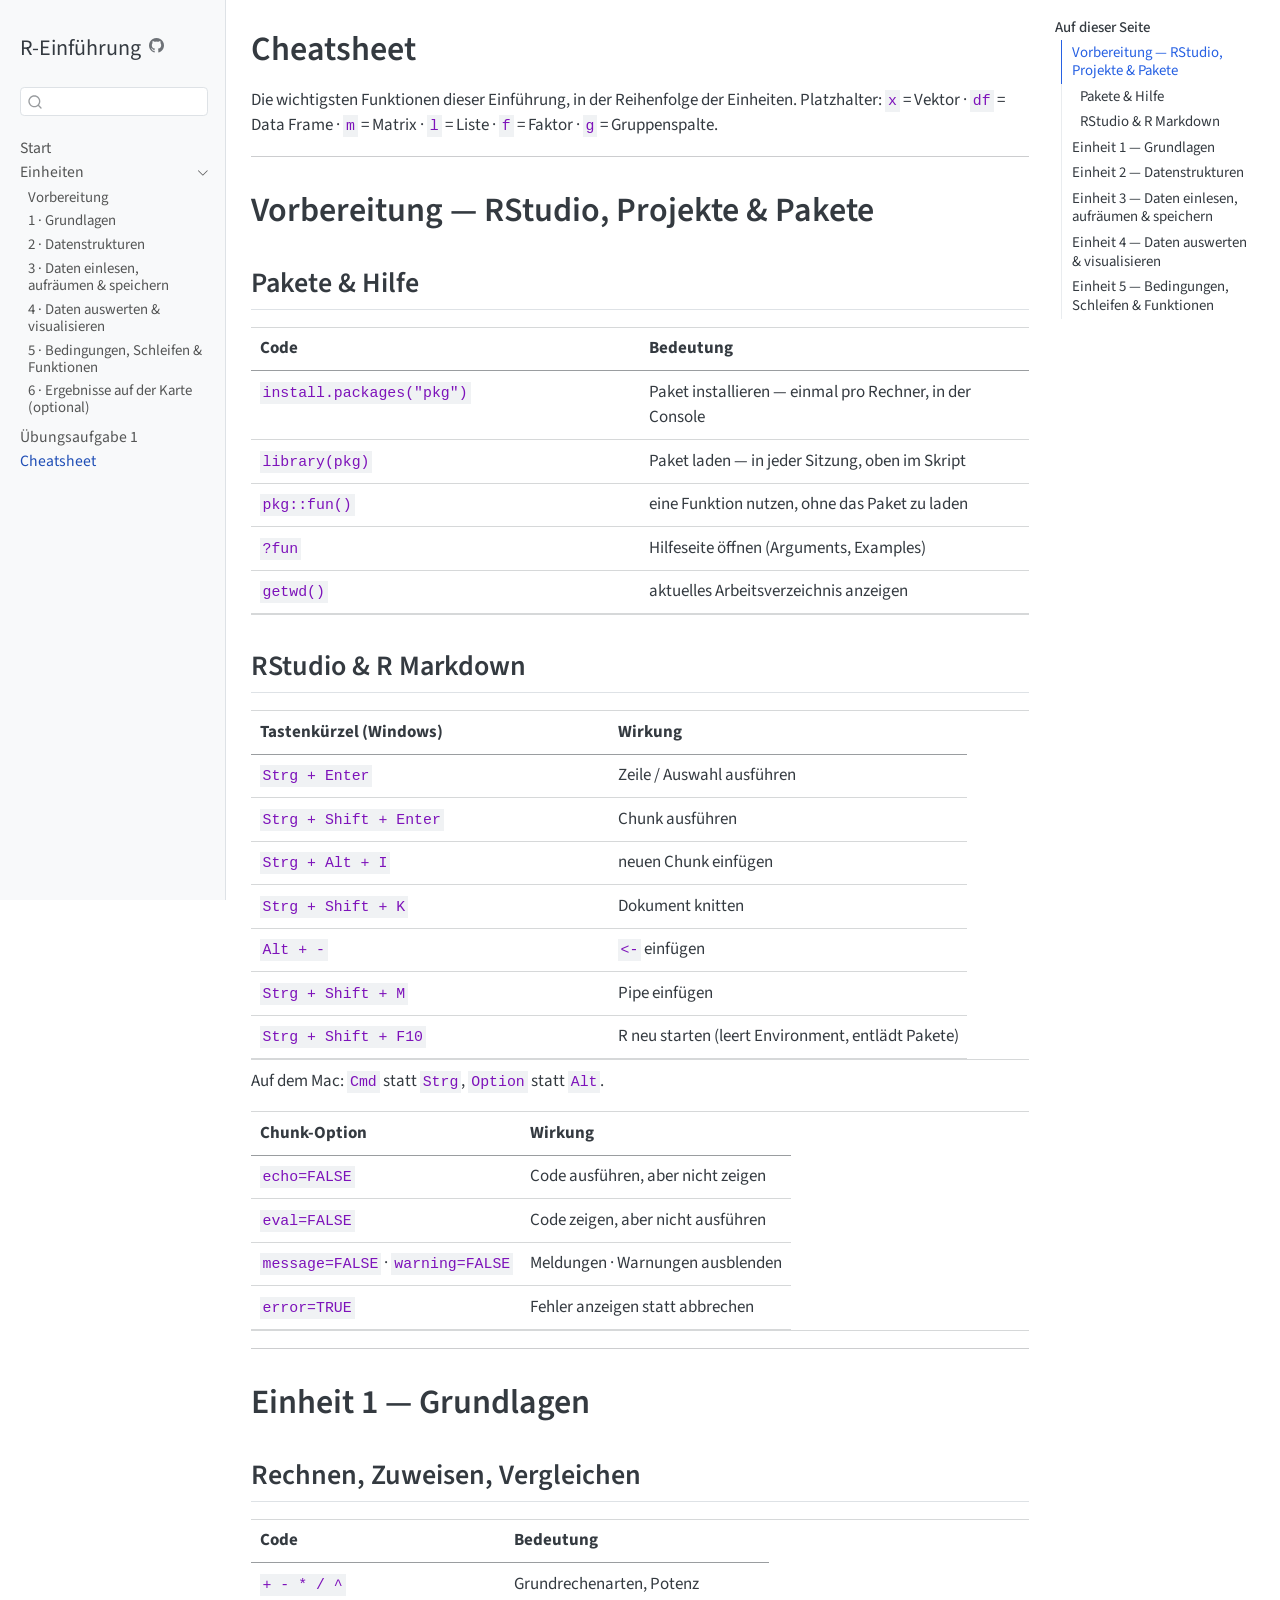
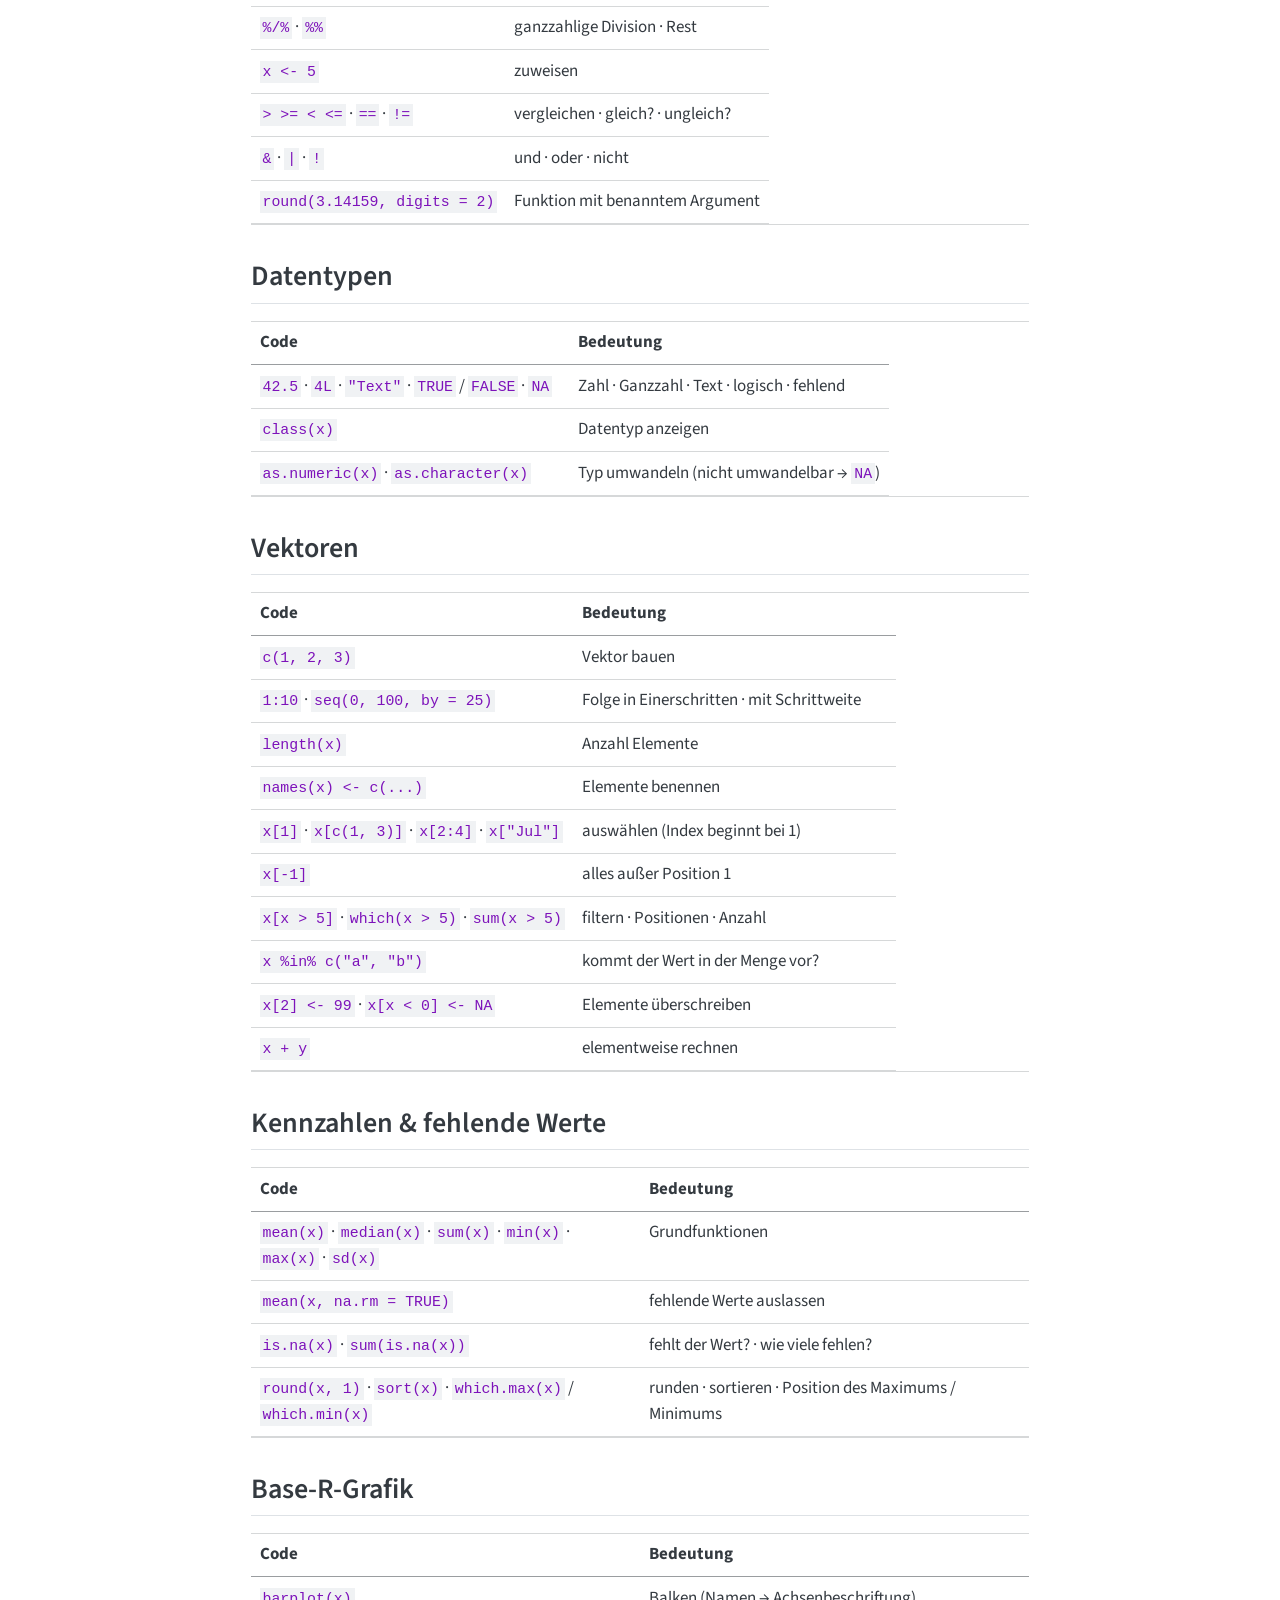
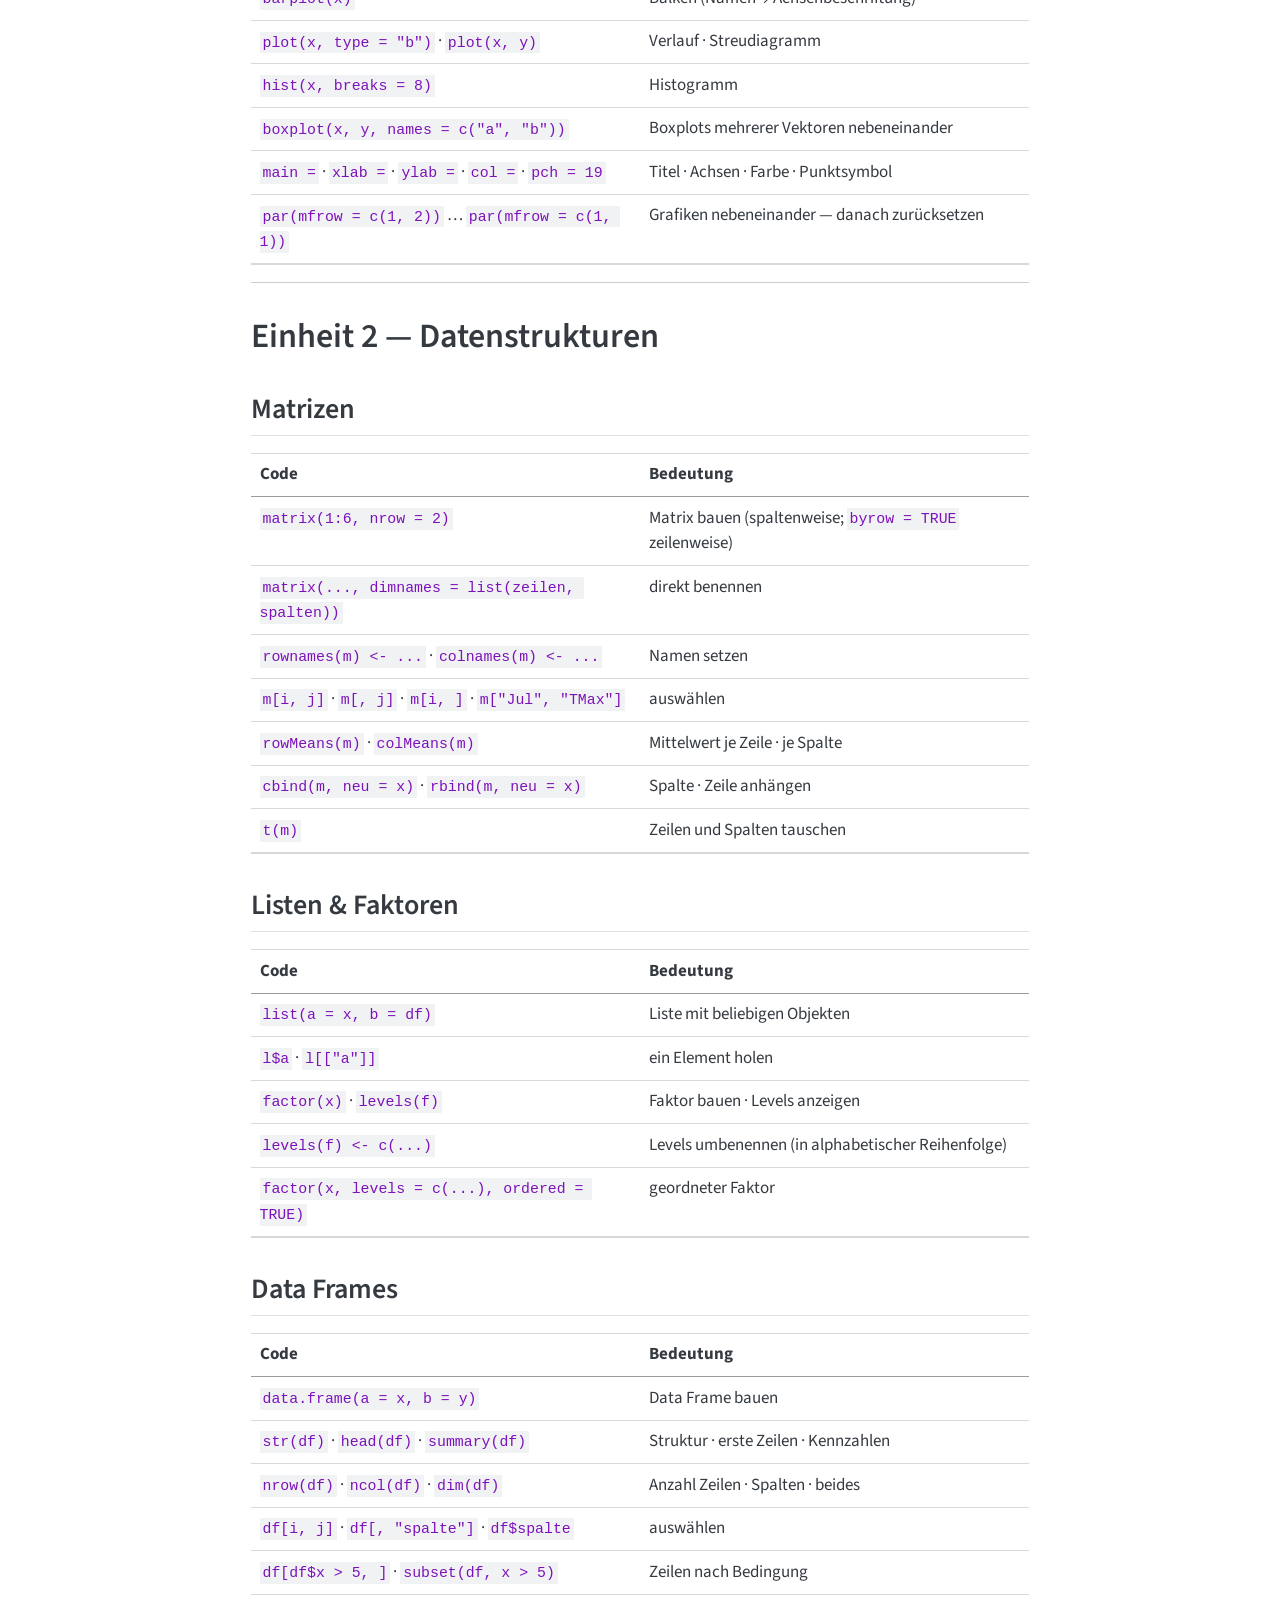
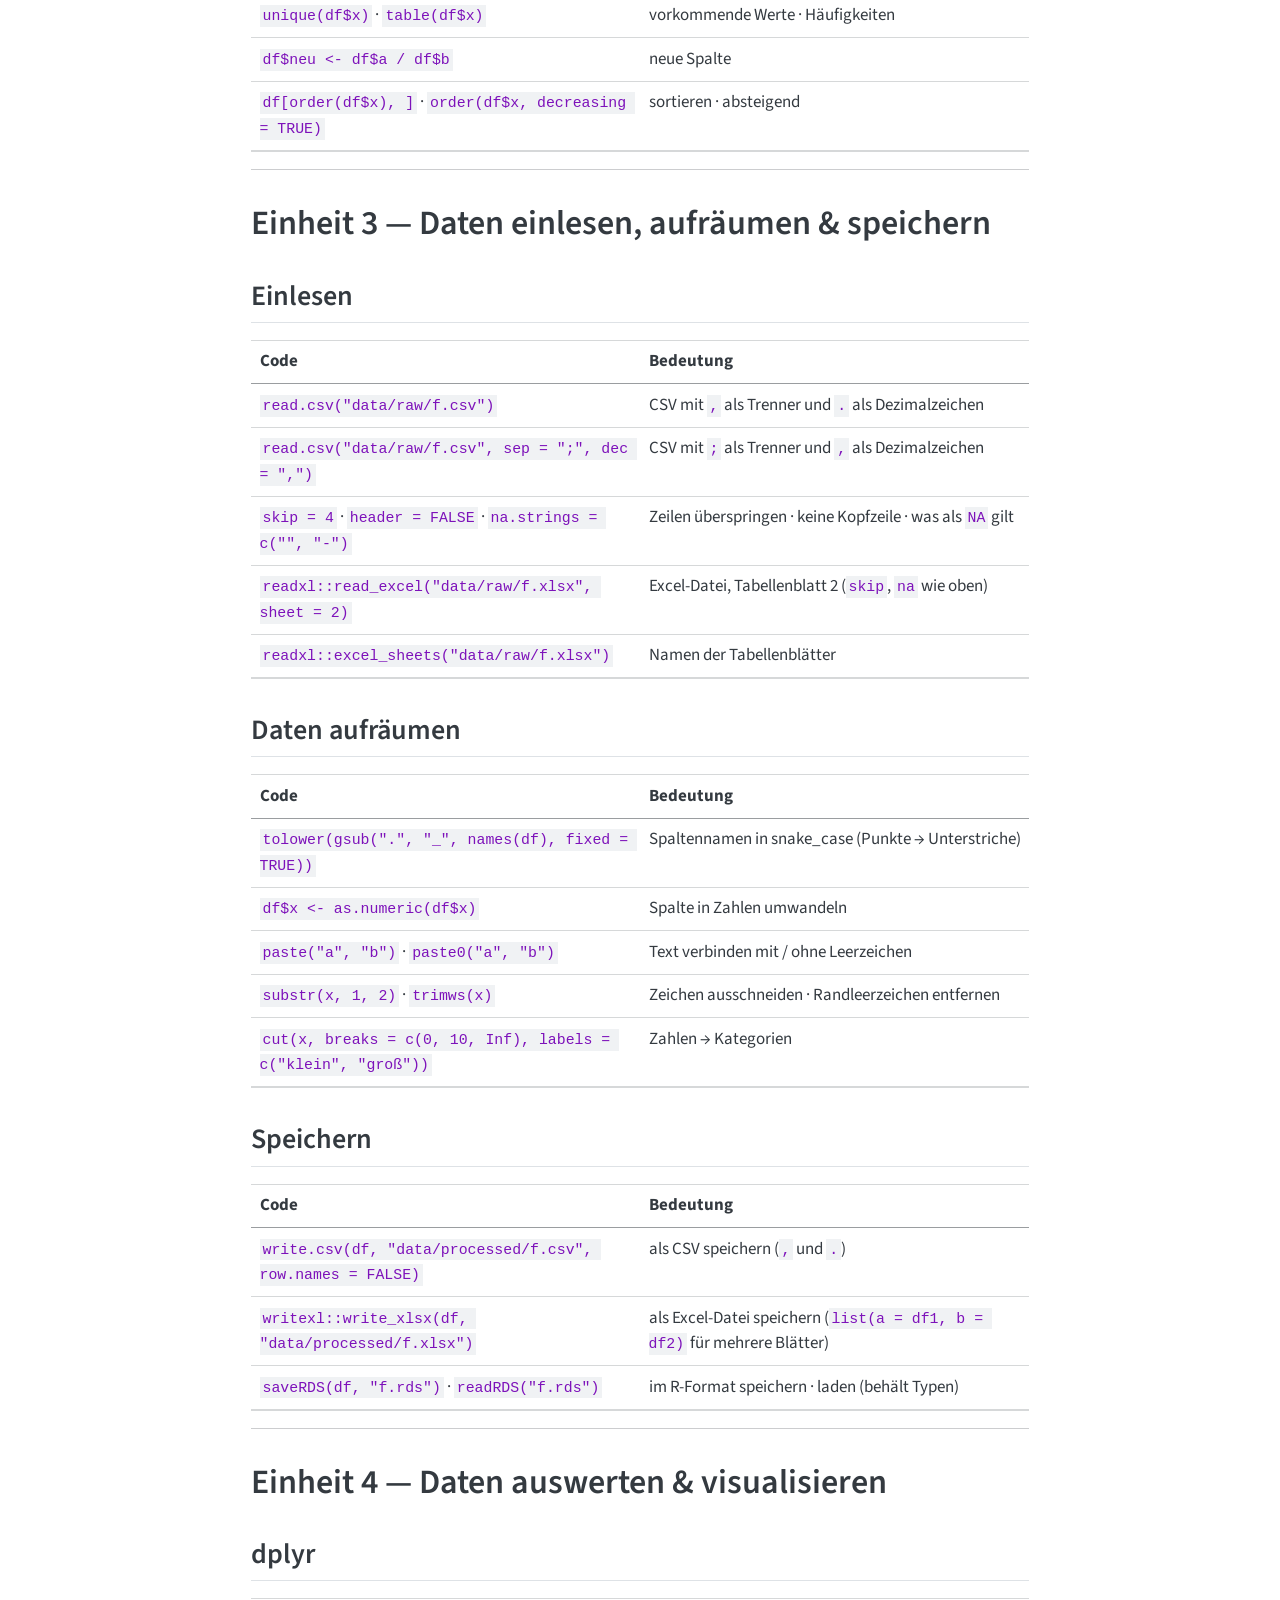
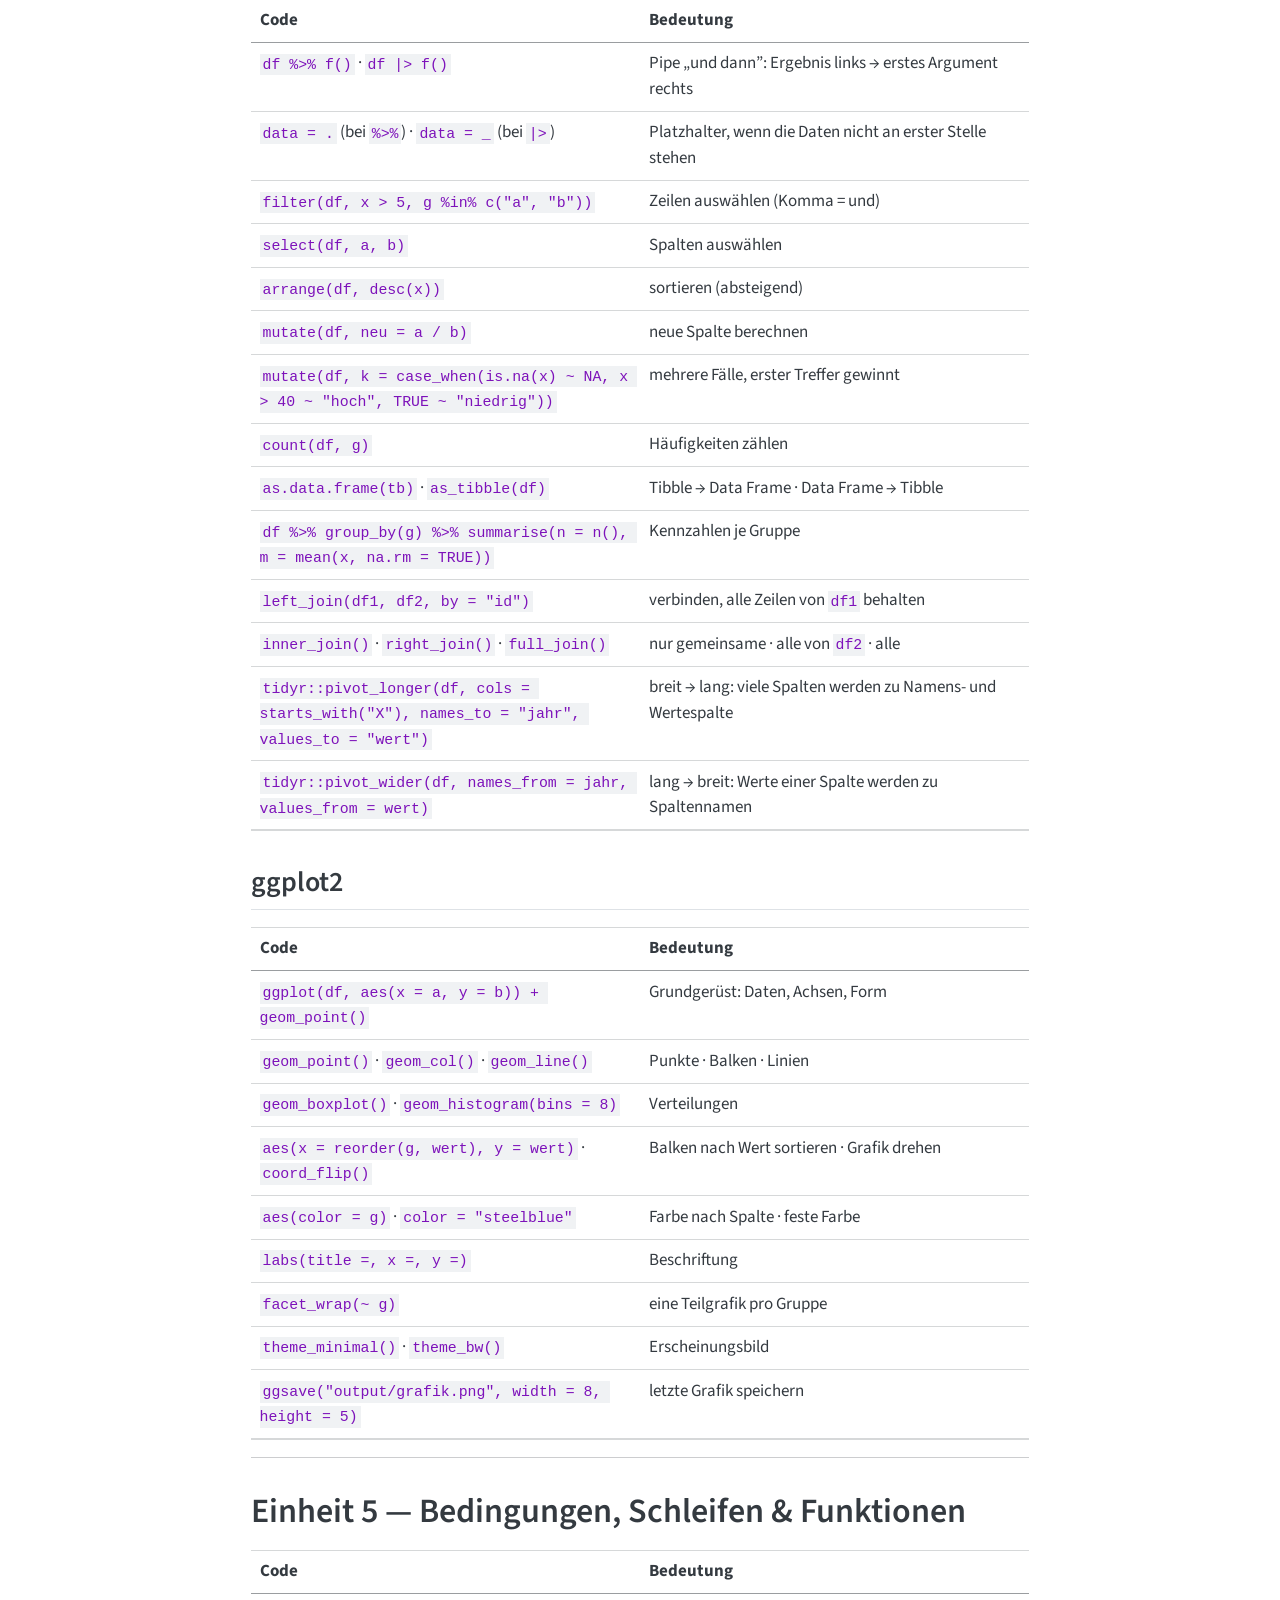
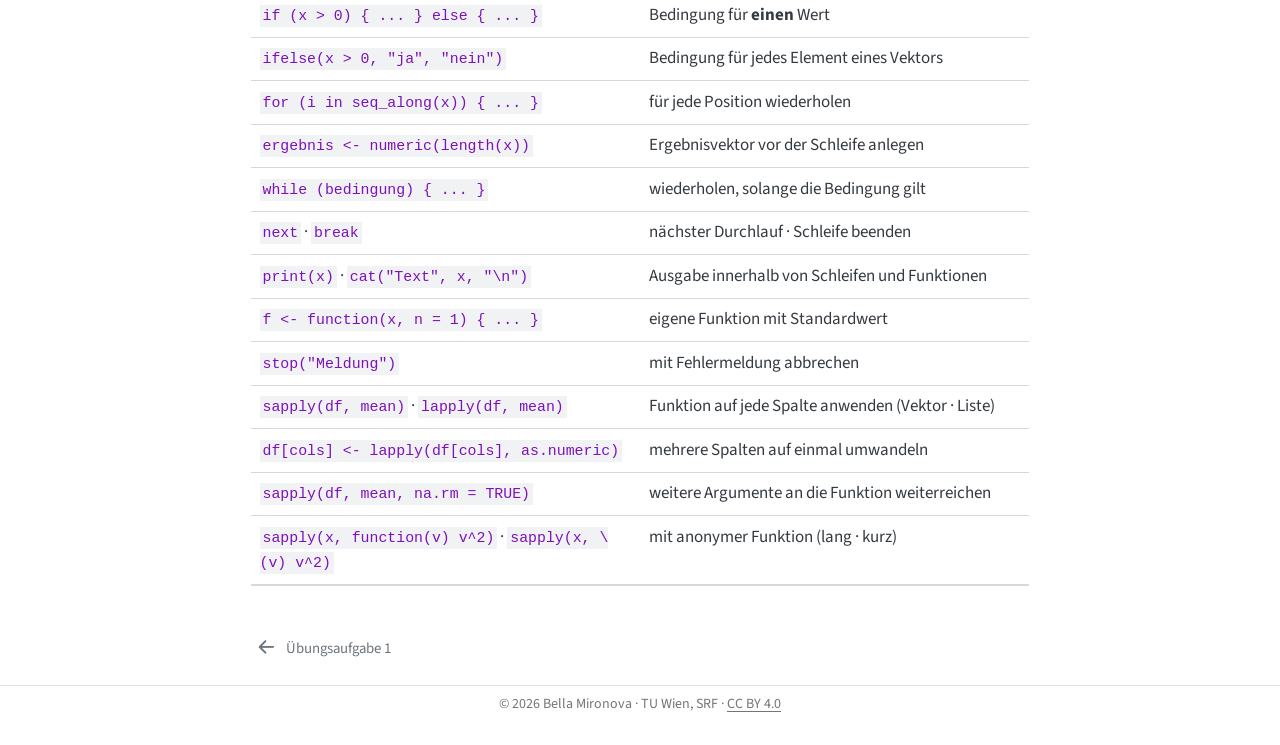
==== commit f129e8fe: "docs: rebuild website" ====
--- a/docs/cheatsheet.html
+++ b/docs/cheatsheet.html
@@ -165,6 +165,12 @@
   <div class="sidebar-item-container"> 
   <a href="./einheit-5.html" class="sidebar-item-text sidebar-link">
  <span class="menu-text">5 · Bedingungen, Schleifen &amp; Funktionen</span></a>
+  </div>
+</li>
+          <li class="sidebar-item">
+  <div class="sidebar-item-container"> 
+  <a href="./einheit-6.html" class="sidebar-item-text sidebar-link">
+ <span class="menu-text">6 · Ergebnisse auf der Karte (optional)</span></a>
   </div>
 </li>
       </ul>
